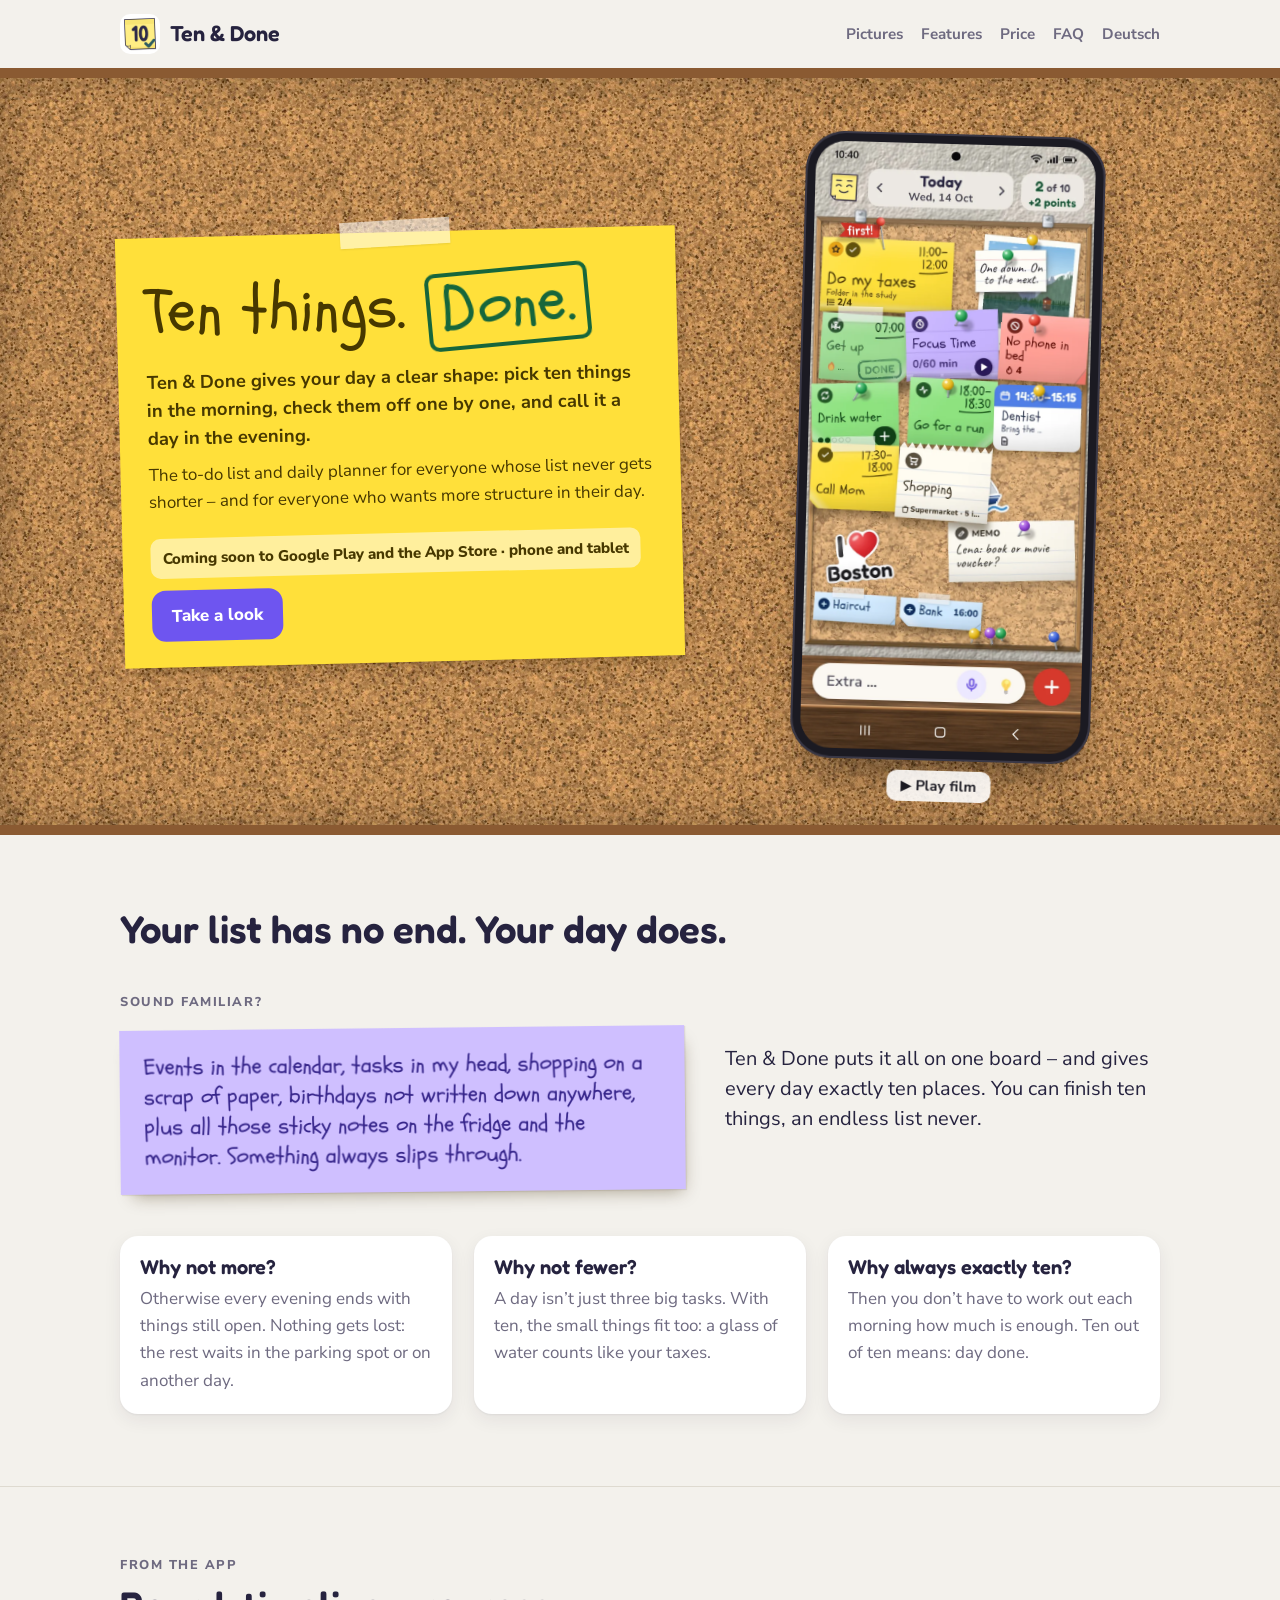
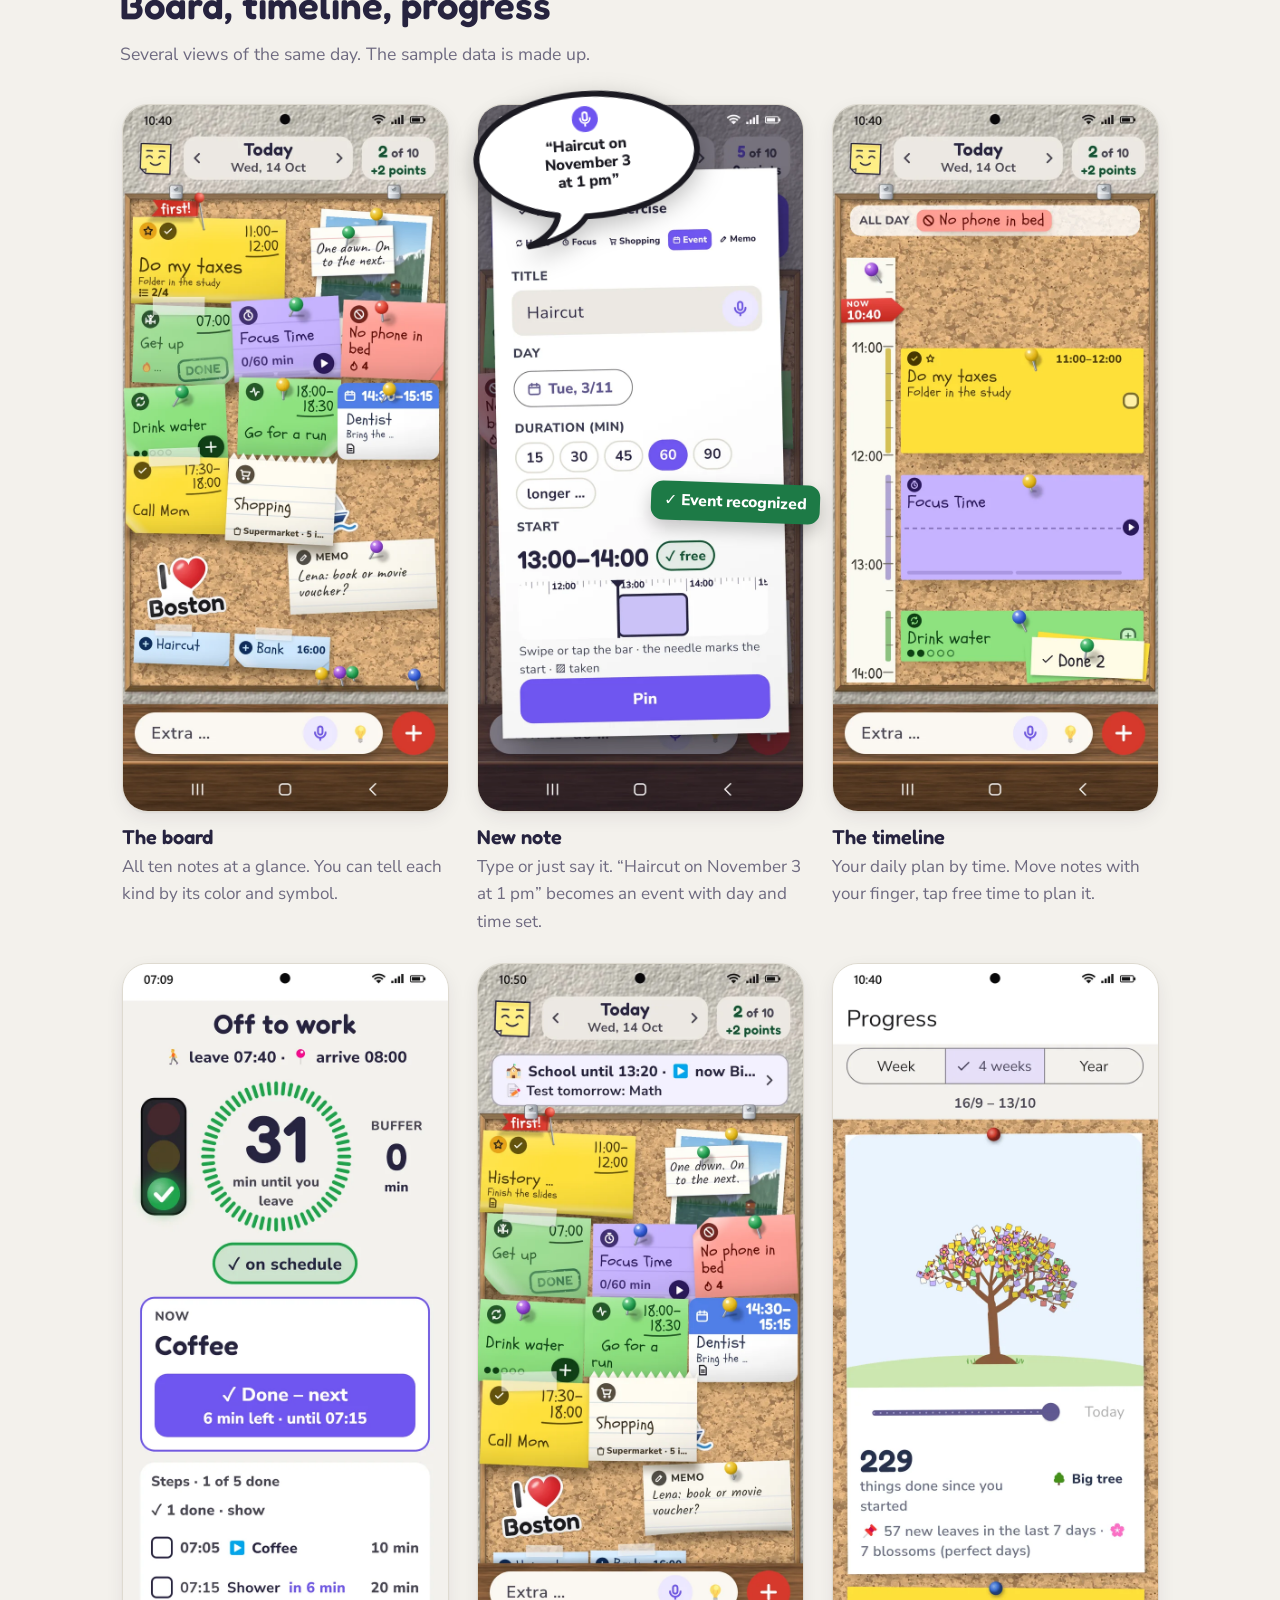
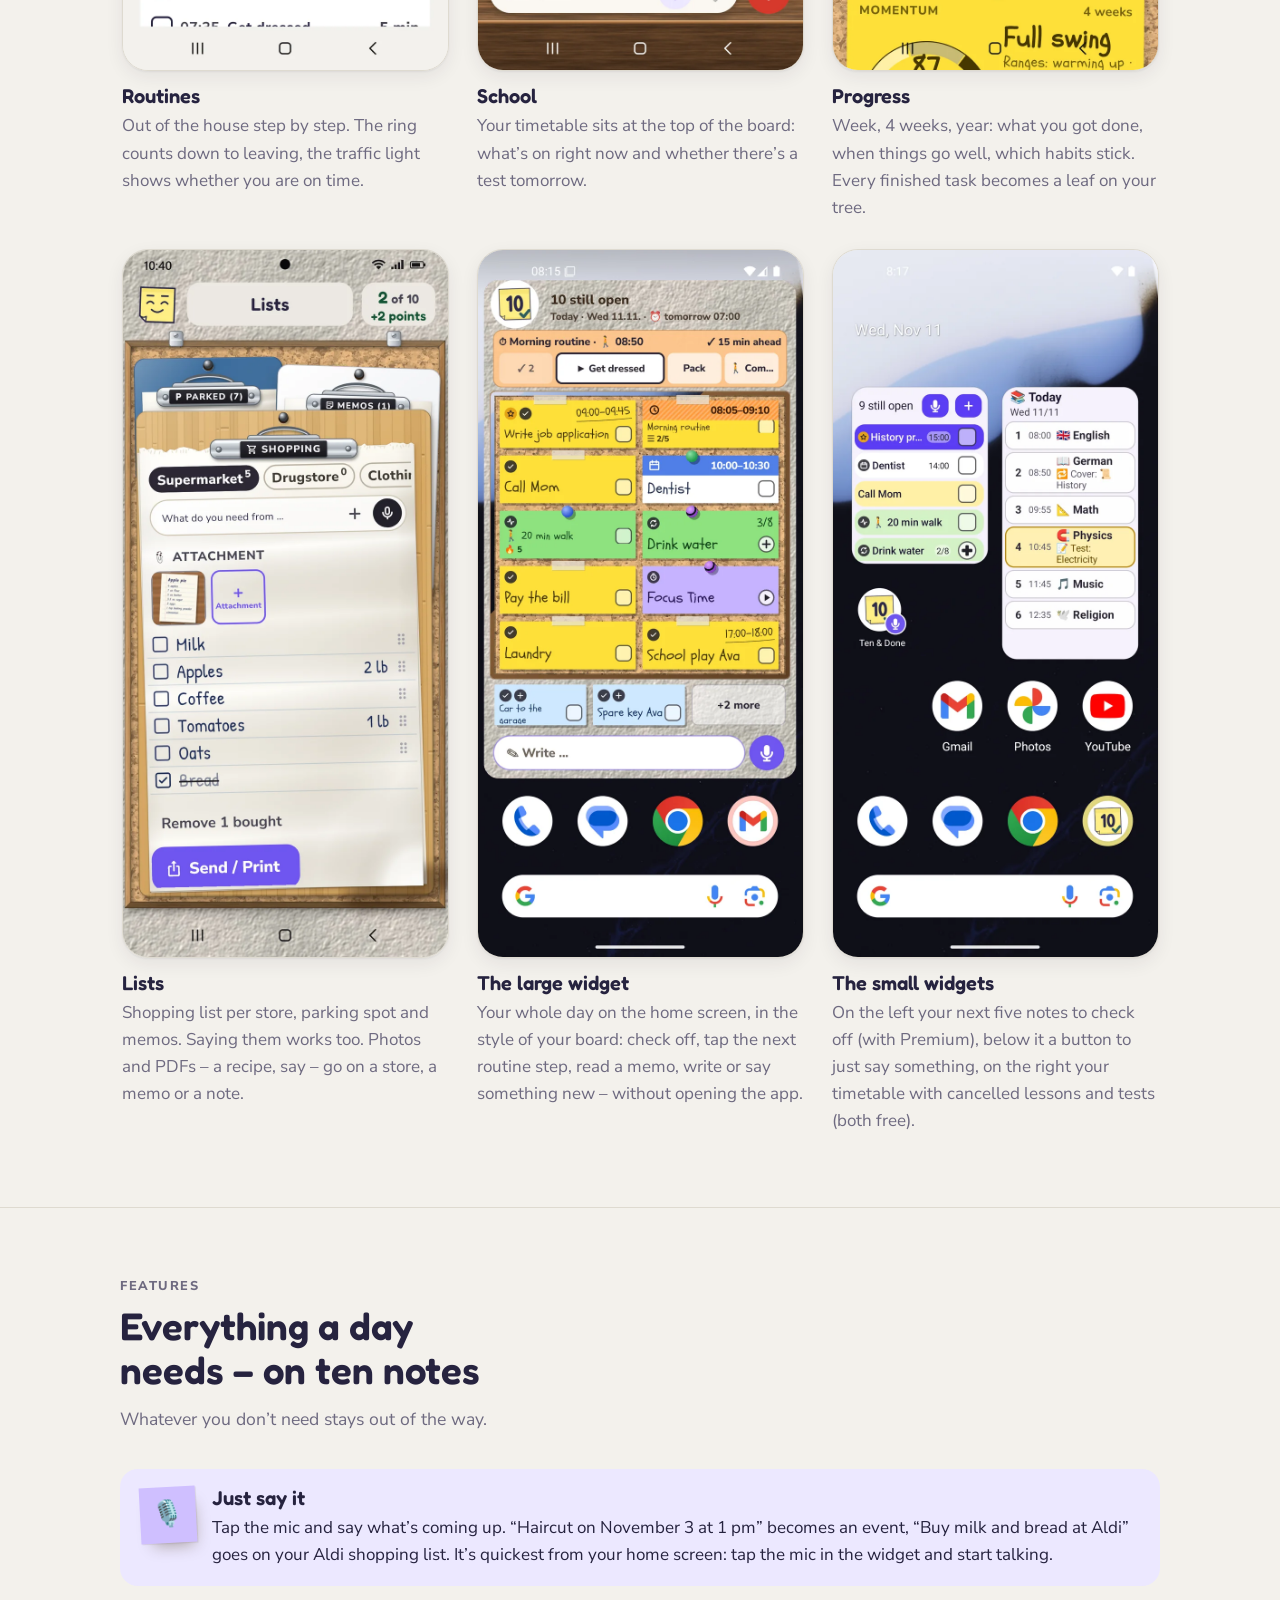
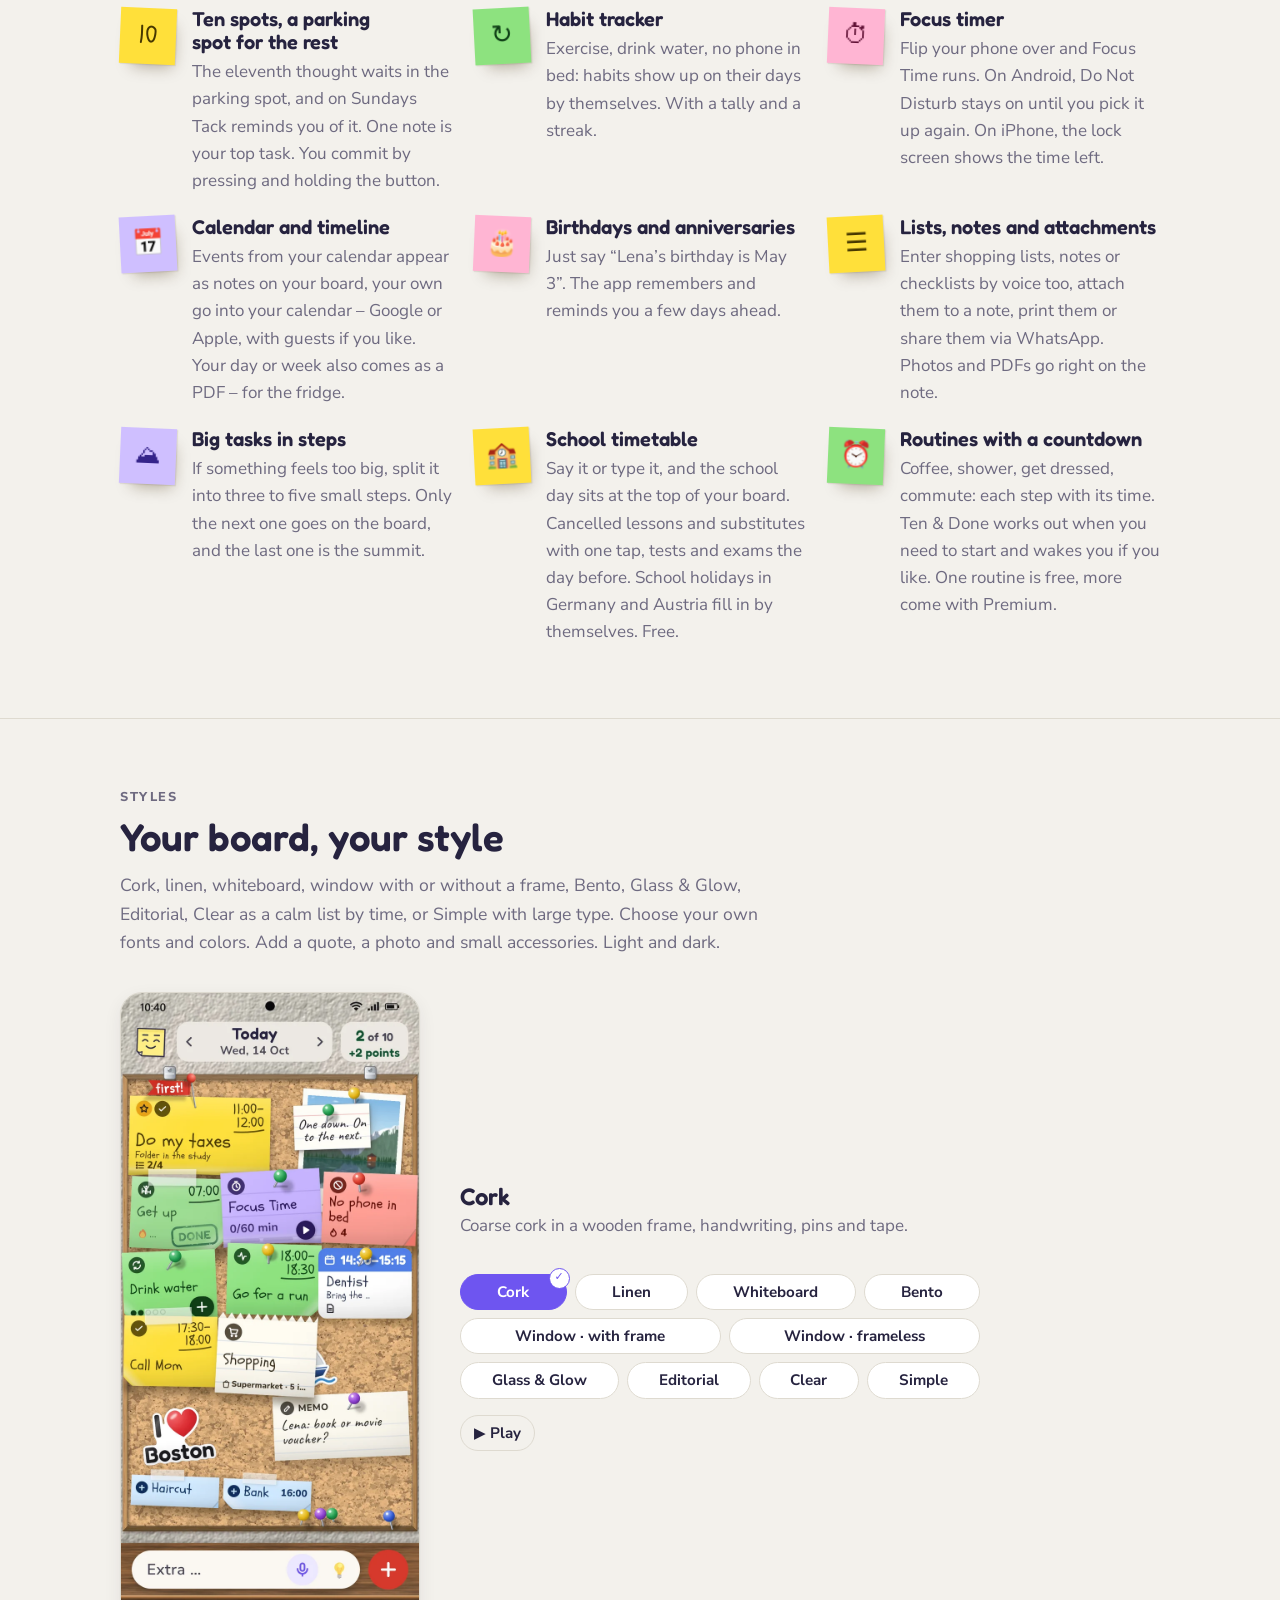
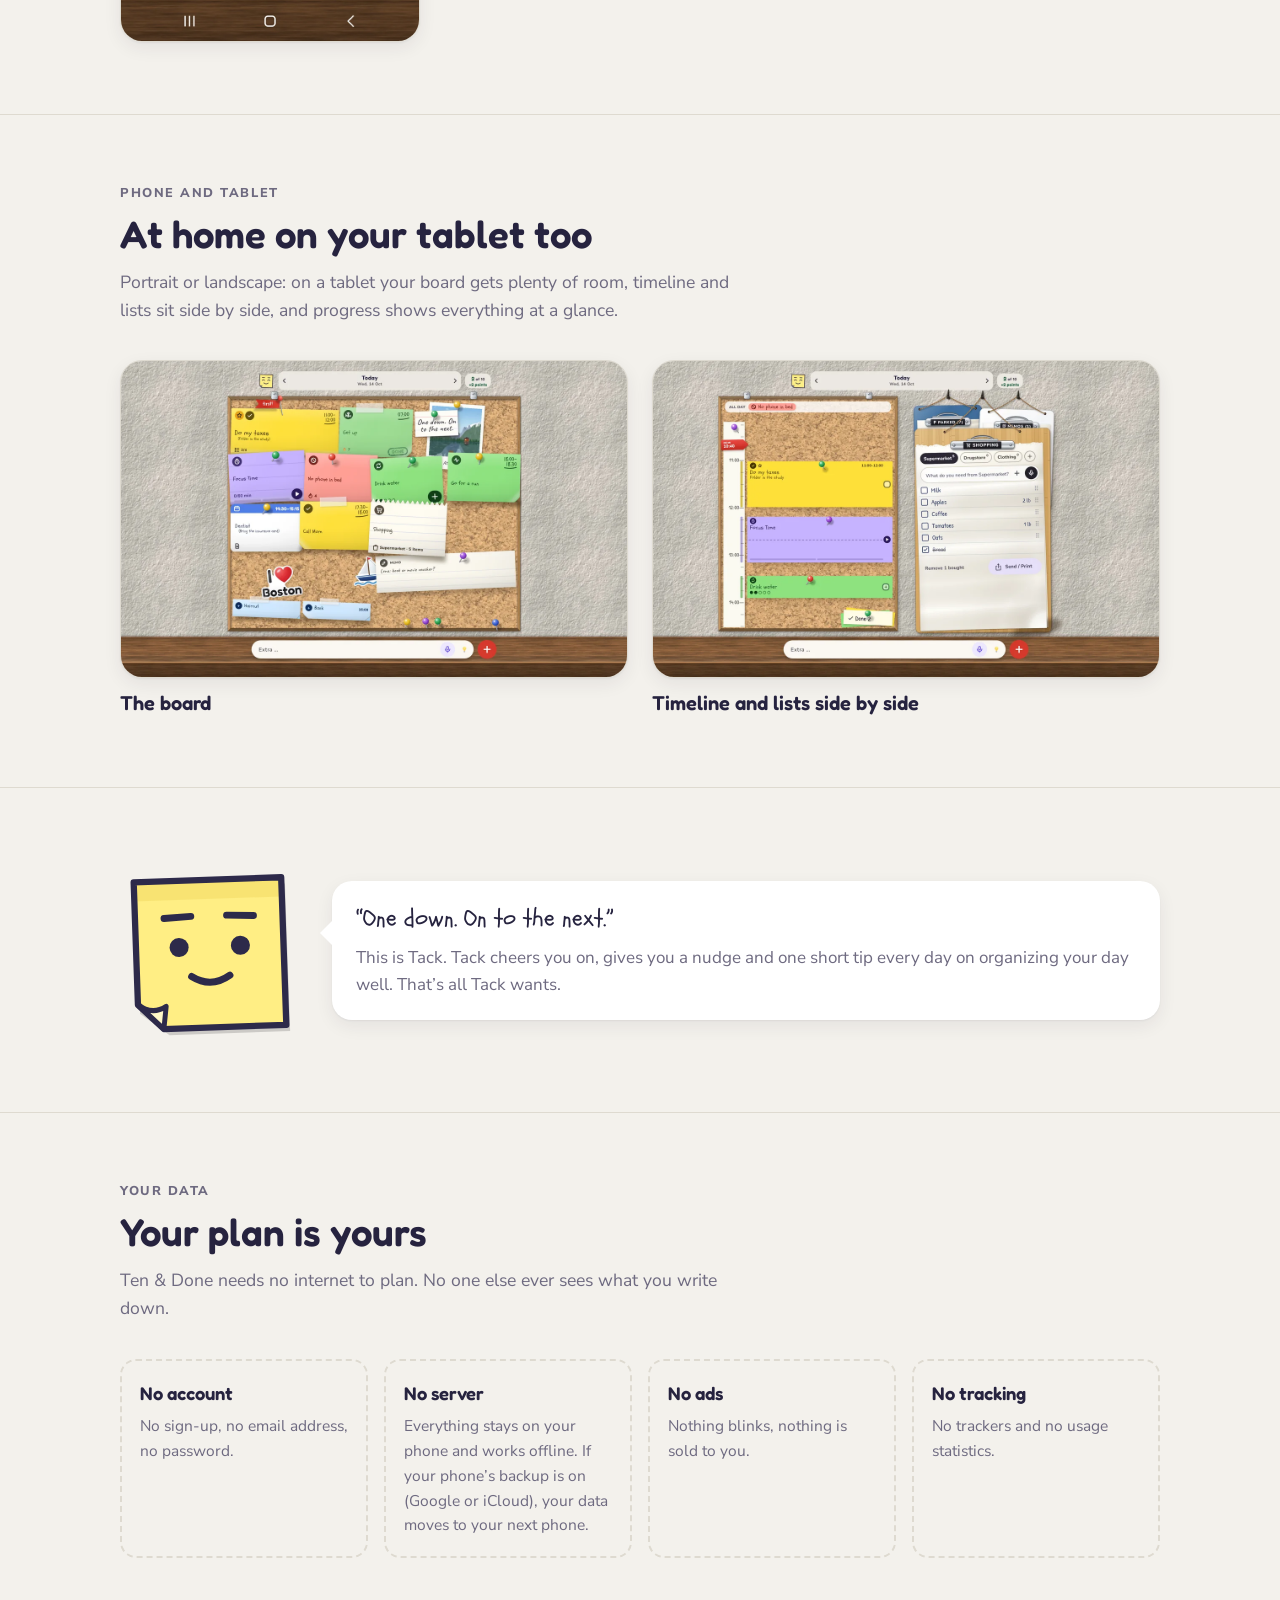
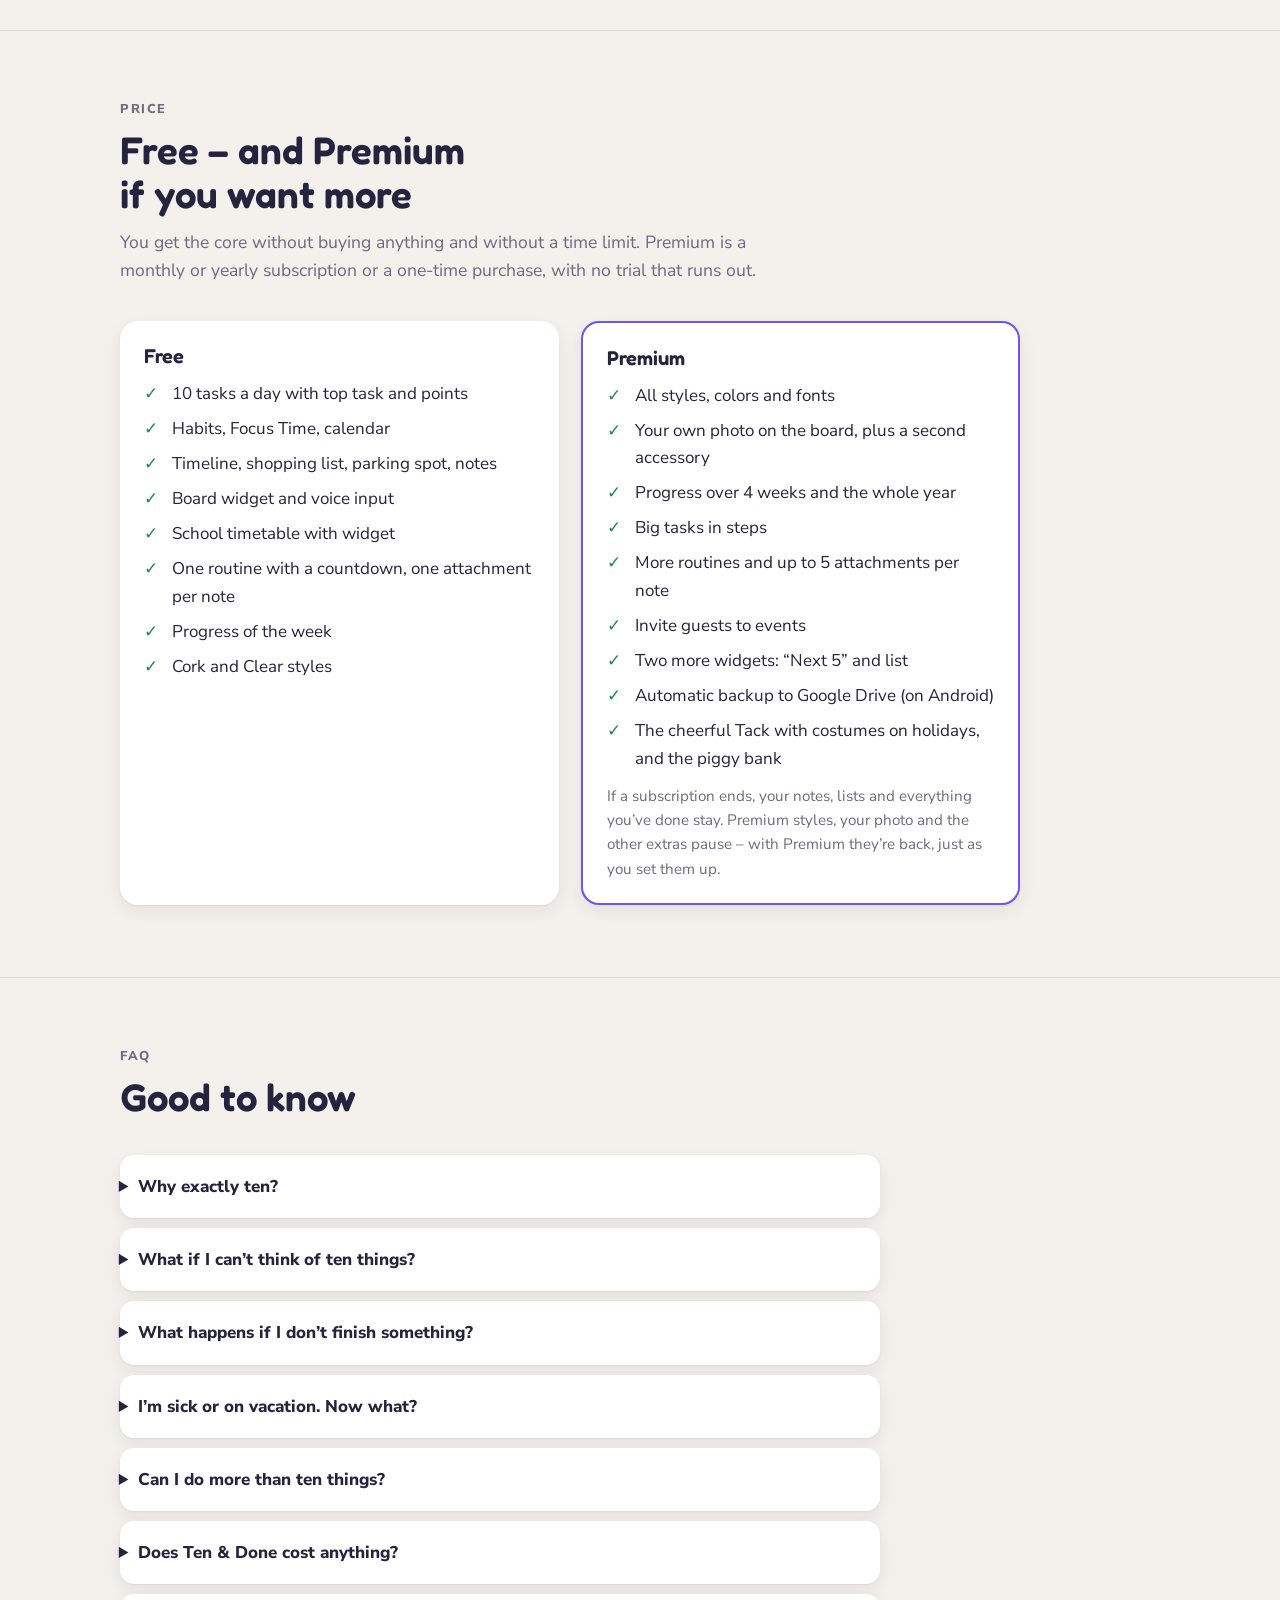
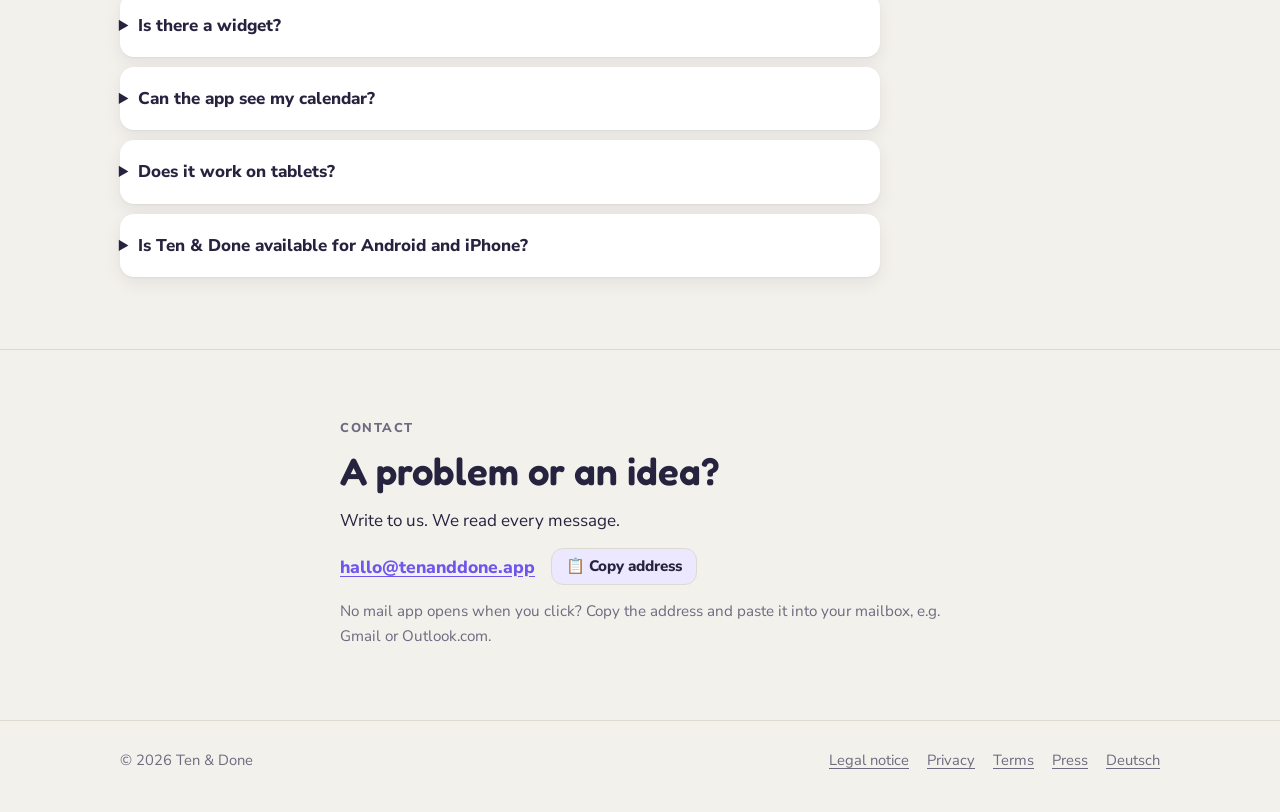
==== en/index.html @ b1511baa "Webseite: Listen-Text nennt Anhaenge (Andreas 12.11.: Ja, online)" ====
<!doctype html>
<html lang="en">
<head>
<meta charset="utf-8">
<meta name="viewport" content="width=device-width, initial-scale=1, viewport-fit=cover">
<meta name="color-scheme" content="light only">
<title>Ten &amp; Done – To-Do List and Daily Planner for Android and iPhone: 10 Things a Day</title>
<meta name="description" content="Structure your day with exactly 10 tasks: plan, commit, get them done. With habit tracker, focus timer, calendar and widget. For Android and iPhone, no account, no ads.">
<link rel="canonical" href="https://tenanddone.app/en/">
<link rel="alternate" hreflang="de" href="https://tenanddone.app/">
<link rel="alternate" hreflang="en" href="https://tenanddone.app/en/">
<link rel="alternate" hreflang="x-default" href="https://tenanddone.app/en/">
<meta property="og:type" content="website">
<meta property="og:site_name" content="Ten &amp; Done">
<meta property="og:locale" content="en_US">
<meta property="og:locale:alternate" content="de_DE">
<meta property="og:url" content="https://tenanddone.app/en/">
<meta property="og:title" content="Ten &amp; Done – Ten things. Done.">
<meta property="og:description" content="The to-do list with exactly ten spots a day. Plan, commit, check off – then you’re done for the day.">
<meta property="og:image" content="https://tenanddone.app/img/og_en.jpg">
<meta property="og:image:width" content="1200">
<meta property="og:image:height" content="630">
<meta property="og:image:alt" content="Cork board with colorful notes and the line “10 things a day. That’s it.”">
<meta name="twitter:card" content="summary_large_image">
<meta name="theme-color" content="#6e55f0">
<link rel="icon" type="image/png" href="../img/favicon.png">
<link rel="apple-touch-icon" href="../img/logo.png">
<link rel="preload" href="../fonts/Schoolbell-Regular.ttf" as="font" type="font/ttf" crossorigin>
<link rel="stylesheet" href="../style.css">
<script type="application/ld+json">
{
  "@context": "https://schema.org",
  "@type": "MobileApplication",
  "name": "Ten & Done",
  "alternateName": "Ten and Done",
  "operatingSystem": "Android, iOS",
  "applicationCategory": "ProductivityApplication",
  "inLanguage": ["en", "de"],
  "description": "To-do list and daily planner with exactly 10 tasks a day: plan, commit, check off. With habit tracker, focus timer, calendar, shopping list, notes and widget. No account, no ads.",
  "url": "https://tenanddone.app/en/",
  "image": "https://tenanddone.app/img/og_en.jpg",
  "screenshot": ["https://tenanddone.app/img/brett_en.webp", "https://tenanddone.app/img/zeitleiste_en.webp", "https://tenanddone.app/img/fortschritt_en.webp"],
  "offers": { "@type": "Offer", "price": "0", "priceCurrency": "EUR" },
  "featureList": "10 tasks a day, top task, habit tracker, focus timer, calendar and events, birthdays and anniversaries, timeline, shopping list, notes and checklists, attachments, routines with a countdown, school timetable, widget, tablet, print as PDF, progress, nine styles"
}
</script>
<script type="application/ld+json">
{
  "@context": "https://schema.org",
  "@type": "FAQPage",
  "mainEntity": [
    { "@type": "Question", "name": "Why exactly ten tasks a day?", "acceptedAnswer": { "@type": "Answer", "text": "Because a list with no end is never finished. Ten spots give every day the same goal: ten out of ten means done. Ten fit on one screen, everything else waits in the parking spot, and notes can be as small as today allows." } },
    { "@type": "Question", "name": "Does Ten & Done cost anything?", "acceptedAnswer": { "@type": "Answer", "text": "The core is free: 10 tasks a day, habits, Focus Time, calendar, lists, notes, widget and the progress of your week. Premium is a monthly or yearly subscription or a one-time purchase." } },
    { "@type": "Question", "name": "Do I need an account?", "acceptedAnswer": { "@type": "Answer", "text": "No. No sign-up, no email address. Everything stays on your phone, and the app works offline." } },
    { "@type": "Question", "name": "Is there a widget?", "acceptedAnswer": { "@type": "Answer", "text": "Yes. The board widget shows your daily plan on your home screen, and you can check things off right there. Tap the mic in the widget to add new tasks by voice." } },
    { "@type": "Question", "name": "Is Ten & Done available for Android and iPhone?", "acceptedAnswer": { "@type": "Answer", "text": "Yes. Ten & Done is available for Android phones and tablets and for iPhone and iPad." } }
  ]
}
</script>
</head>
<body>

<header class="wrap top">
  <a class="brand" href="./"><img src="../img/logo.png" alt="" width="40" height="40">Ten &amp; Done</a>
  <nav aria-label="Pages">
    <a href="#pictures">Pictures</a>
    <a href="#features">Features</a>
    <a href="#price">Price</a>
    <a href="#faq">FAQ</a>
    <a href="../" hreflang="de" lang="de">Deutsch</a>
  </nav>
</header>

<div class="board">
  <div class="wrap hero">
    <div class="note">
      <h1>Ten things. <span class="stamp">Done.</span></h1>
      <p class="lead">Ten &amp; Done gives your day a clear shape: pick ten things in the morning, check them off one by one, and call it a day in the evening.</p>
      <p class="sub">The to-do list and daily planner for everyone whose list never gets shorter – and for everyone who wants more structure in their day.</p>
      <div class="cta">
        <!-- install --><span class="soon">Coming soon to Google Play and the App Store · phone and tablet</span><!-- /install -->
        <a class="btn" href="#pictures">Take a look</a>
      </div>
    </div>
    <div class="phone">
      <video class="film" autoplay muted loop playsinline preload="auto" poster="../img/brett_en.webp" width="720" height="1560" aria-label="Short film from the app: on the cork board the notes get checked off one by one, each gets its “Done” stamp, with confetti. At ten out of ten all notes fly into a stack with the “Ten &amp; Done” banner.">
        <source src="../img/film_en.mp4" type="video/mp4">
      </video>
      <button class="film-stop" type="button" data-stop="⏸ Pause film" data-go="▶ Play film" hidden>⏸ Pause film</button>
    </div>
  </div>
</div>

<main>
  <section id="warum-zehn" class="ten">
    <div class="wrap">
      <div class="head">
        <h2>Your list has no end. Your day does.</h2>
      </div>
      <div class="duo">
        <div><span class="eyebrow">Sound familiar?</span><p class="ten-know">Events in the calendar, tasks in my head, shopping on a scrap of paper, birthdays not written down anywhere, plus all those sticky notes on the fridge and the monitor. Something always slips through.</p></div>
        <p class="duo-answer">Ten &amp; Done puts it all on one board&nbsp;– and gives every day exactly ten places. You can finish ten things, an endless list never.</p>
      </div>
      <div class="ten-why">
        <div><h3>Why not more?</h3><p>Otherwise every evening ends with things still open. Nothing gets lost: the rest waits in the parking spot or on another day.</p></div>
        <div><h3>Why not fewer?</h3><p>A day isn’t just three big tasks. With ten, the small things fit too: a glass of water counts like your taxes.</p></div>
        <div><h3>Why always exactly ten?</h3><p>Then you don’t have to work out each morning how much is enough. Ten out of ten means: day done.</p></div>
      </div>
    </div>
  </section>

  <section id="pictures">
    <div class="wrap">
      <div class="head">
        <span class="eyebrow">From the app</span>
        <h2>Board, timeline, progress</h2>
        <p>Several views of the same day. The sample data is made up.</p>
      </div>
      <div class="shots">
        <figure>
          <img src="../img/brett_en.webp" width="720" height="1560" loading="lazy" alt="Board with ten notes: top task, Get up, Focus Time, Drink water, exercise, shopping and more, a photo with a quote at the top right and a note at the bottom.">
          <figcaption><h3>The board</h3><span>All ten notes at a glance. You can tell each kind by its color and symbol.</span></figcaption>
        </figure>
        <figure class="voice">
          <div class="say">
          <picture>
            <img src="../img/neu_en.webp" width="720" height="1560" loading="lazy" alt="Note window after saying “Haircut on November 3 at 1 pm”: kind Event is selected, title “Haircut”, Tuesday November 3, 1:00 to 2:00 pm, free; the mic next to the title.">
          </picture>
          <p class="say-bubble" aria-hidden="true"><span class="say-mic"><svg width="18" height="18" viewBox="0 0 24 24" fill="none" stroke="currentColor" stroke-width="2.4" stroke-linecap="round"><rect x="9" y="3" width="6" height="11" rx="3"/><path d="M5.5 11a6.5 6.5 0 0 0 13 0M12 17.5V21"/></svg></span>“Haircut on November&nbsp;3 at&nbsp;1&nbsp;pm”</p>
          <p class="say-result" aria-hidden="true">✓ Event recognized</p>
          </div>
          <figcaption><h3>New note</h3><span>Type or just say it. “Haircut on November 3 at 1 pm” becomes an event with day and time set.</span></figcaption>
        </figure>
        <figure>
          <img src="../img/zeitleiste_en.webp" width="720" height="1560" loading="lazy" alt="Timeline from 11:00: the top task, Drink water, Focus Time and a walk, with “all day” at the top.">
          <figcaption><h3>The timeline</h3><span>Your daily plan by time. Move notes with your finger, tap free time to plan it.</span></figcaption>
        </figure>
        <figure>
          <picture>
            <img src="../img/ablauf_en.webp" width="720" height="1560" loading="lazy" alt="The routine “Off to work” in full screen: leave 7:40, arrive 8:00, a green ring with 31 minutes until you leave, the traffic light on green with a check mark and “on track”; now Coffee with the button “Done – next”, below it the steps Shower, Get dressed and Commute with times.">
          </picture>
          <figcaption><h3>Routines</h3><span>Out of the house step by step. The ring counts down to leaving, the traffic light shows whether you are on time.</span></figcaption>
        </figure>
        <figure>
          <picture>
            <img src="../img/schule_en.webp" width="720" height="1560" loading="lazy" alt="A student’s board, at the top the band “School until 13:20 · now Biology” and “Test tomorrow: Math”, below it notes such as “History presentation”, “Dentist” and “Call Mom”.">
          </picture>
          <figcaption><h3>School</h3><span>Your timetable sits at the top of the board: what’s on right now and whether there’s a test tomorrow.</span></figcaption>
        </figure>
        <figure>
          <img src="../img/fortschritt_en.webp" width="720" height="1560" loading="lazy" alt="Progress over 4 weeks: a tree whose leaves are small notes, 229 things done and the gauge “Full swing”.">
          <figcaption><h3>Progress</h3><span>Week, 4 weeks, year: what you got done, when things go well, which habits stick. Every finished task becomes a leaf on your tree.</span></figcaption>
        </figure>
        <figure>
          <img src="../img/listen_en.webp" width="720" height="1560" loading="lazy" alt="Lists as clipboards: in front the supermarket shopping list, at the top an attached photo of an “Apple pie” recipe card and the button “+ Attachment”, below it milk, apples, coffee, tomatoes and oats, behind it parking spot and memos.">
          <figcaption><h3>Lists</h3><span>Shopping list per store, parking spot and memos. Saying them works too. Photos and PDFs – a recipe, say – go on a store, a memo or a note.</span></figcaption>
        </figure>
        <figure>
          <img src="../img/widget_gross_en.webp" width="720" height="1560" loading="lazy" alt="Android home screen almost filled by the large board widget in cork style: the morning routine with its steps at the top, below it ten notes with check boxes, extras, a memo and at the bottom the field “Write …” with a microphone.">
          <figcaption><h3>The large widget</h3><span>Your whole day on the home screen, in the style of your board: check off, tap the next routine step, read a memo, write or say something new – without opening the app.</span></figcaption>
        </figure>
        <figure>
          <img src="../img/widget_klein_en.webp" width="720" height="1560" loading="lazy" alt="Android home screen with three small widgets: on the left “Next 5” in Bento style with check boxes, below it the round Ten &amp; Done icon with a microphone for speaking, on the right today’s timetable with subjects and times.">
          <figcaption><h3>The small widgets</h3><span>On the left your next five notes to check off (with Premium), below it a button to just say something, on the right your timetable with cancelled lessons and tests (both free).</span></figcaption>
        </figure>
      </div>
    </div>
  </section>

  <section id="features">
    <div class="wrap">
      <div class="head">
        <span class="eyebrow">Features</span>
        <h2>Everything a day needs – on ten notes</h2>
        <p>Whatever you don’t need stays out of the way.</p>
      </div>
      <div class="grid2 grid3">
        <div class="feature wide"><span class="tag t-c" aria-hidden="true">🎙️</span><div><h3>Just say it</h3><p>Tap the mic and say what’s coming up. “Haircut on November 3 at 1 pm” becomes an event, “Buy milk and bread at Aldi” goes on your Aldi shopping list. It’s quickest from your home screen: tap the mic in the widget and start talking.</p></div></div>
        <div class="feature"><span class="tag t-a" aria-hidden="true">10</span><div><h3>Ten spots, a parking spot for the rest</h3><p>The eleventh thought waits in the parking spot, and on Sundays Tack reminds you of it. One note is your top task. You commit by pressing and holding the button.</p></div></div>
        <div class="feature"><span class="tag t-b" aria-hidden="true">↻</span><div><h3>Habit tracker</h3><p>Exercise, drink water, no phone in bed: habits show up on their days by themselves. With a tally and a streak.</p></div></div>
        <div class="feature"><span class="tag t-f" aria-hidden="true">⏱</span><div><h3>Focus timer</h3><p>Flip your phone over and Focus Time runs. On Android, Do Not Disturb stays on until you pick it up again. On iPhone, the lock screen shows the time left.</p></div></div>
        <div class="feature"><span class="tag t-c" aria-hidden="true">📅</span><div><h3>Calendar and timeline</h3><p>Events from your calendar appear as notes on your board, your own go into your calendar – Google or Apple, with guests if you like. Your day or week also comes as a PDF – for the fridge.</p></div></div>
        <div class="feature"><span class="tag t-f" aria-hidden="true">🎂</span><div><h3>Birthdays and anniversaries</h3><p>Just say “Lena’s birthday is May 3”. The app remembers and reminds you a few days ahead.</p></div></div>
        <div class="feature"><span class="tag t-a" aria-hidden="true">☰</span><div><h3>Lists, notes and attachments</h3><p>Enter shopping lists, notes or checklists by voice too, attach them to a note, print them or share them via WhatsApp. Photos and PDFs go right on the note.</p></div></div>
        <div class="feature"><span class="tag t-c" aria-hidden="true">⛰</span><div><h3>Big tasks in steps</h3><p>If something feels too big, split it into three to five small steps. Only the next one goes on the board, and the last one is the summit.</p></div></div>
        <div class="feature"><span class="tag t-a" aria-hidden="true">🏫</span><div><h3>School timetable</h3><p>Say it or type it, and the school day sits at the top of your board. Cancelled lessons and substitutes with one tap, tests and exams the day before. School holidays in Germany and Austria fill in by themselves. Free.</p></div></div>
        <div class="feature"><span class="tag t-b" aria-hidden="true">⏰</span><div><h3>Routines with a countdown</h3><p>Coffee, shower, get dressed, commute: each step with its time. Ten &amp; Done works out when you need to start and wakes you if you like. One routine is free, more come with Premium.</p></div></div>
      </div>
    </div>
  </section>

  <section id="styles">
    <div class="wrap">
      <div class="head">
        <span class="eyebrow">Styles</span>
        <h2>Your board, your style</h2>
        <p>Cork, linen, whiteboard, window with or without a frame, Bento, Glass &amp; Glow, Editorial, Clear as a calm list by time, or Simple with large type. Choose your own fonts and colors. Add a quote, a photo and small accessories. Light and dark.</p>
      </div>
      <div class="styles">
        <figure><picture><img src="../img/brett_en.webp" width="720" height="1560" loading="lazy" alt="Cork style: colorful notes pinned to a cork wall in a wooden frame."></picture><figcaption><b>Cork</b><span class="say-style">Coarse cork in a wooden frame, handwriting, pins and tape.</span></figcaption></figure>
        <figure><picture><img src="../img/leinen_en.webp" width="720" height="1560" loading="lazy" alt="Linen style: calm notes in muted colors with small gray pins on linen in a light birch frame."></picture><figcaption><b>Linen</b><span class="say-style">Calm like a notebook: linen in a light frame, muted colors, small pins.</span></figcaption></figure>
        <figure><picture><img src="../img/whiteboard_en.webp" width="720" height="1560" loading="lazy" alt="Whiteboard style: notes held by magnets on a white board."></picture><figcaption><b>Whiteboard</b><span class="say-style">Glossy board in an aluminum frame, every note held by a magnet.</span></figcaption></figure>
        <figure><picture><img src="../img/bento_en.webp" width="720" height="1560" loading="lazy" alt="Bento style: bold tiles, a color and icon for each kind."></picture><figcaption><b>Bento</b><span class="say-style">Bold tiles, a color and icon for each kind, clear type.</span></figcaption></figure>
        <figure><picture><img src="../img/fenster_en.webp" width="720" height="1560" loading="lazy" alt="Window style with frame: notes on a window pane with glazing bars, mountain view."></picture><figcaption><b>Window · with frame</b><span class="say-style">A pane with glazing bars and a view, notes stuck on the glass. Your own photo works too.</span></figcaption></figure>
        <figure><picture><img src="../img/fenster_c_en.webp" width="720" height="1560" loading="lazy" alt="Frameless window style: notes on a large pane with a sea view."></picture><figcaption><b>Window · frameless</b><span class="say-style">One large pane of glass, nothing but the view and your notes.</span></figcaption></figure>
        <figure><picture><img src="../img/glas_en.webp" width="720" height="1560" loading="lazy" alt="Glass &amp; Glow style: tasks as a list on frosted glass over a soft gradient."></picture><figcaption><b>Glass &amp; Glow</b><span class="say-style">Frosted glass over a glowing shimmer.</span></figcaption></figure>
        <figure><picture><img src="../img/editorial_en.webp" width="720" height="1560" loading="lazy" alt="Editorial style: large black-and-white type like a timetable, one accent color."></picture><figcaption><b>Editorial</b><span class="say-style">Large serif type, black and white and one accent color.</span></figcaption></figure>
        <figure><picture><img src="../img/klar_en.webp" width="720" height="1560" loading="lazy" alt="Clear style: a calm list with the time on the left."></picture><figcaption><b>Clear</b><span class="say-style">A calm list: time on the left, large type, all notes at a glance.</span></figcaption></figure>
        <figure><picture><img src="../img/einfach_en.webp" width="720" height="1560" loading="lazy" alt="Simple style: one column, large type and large buttons."></picture><figcaption><b>Simple</b><span class="say-style">One column, large buttons, only what matters.</span></figcaption></figure>
      </div>
    </div>
  </section>

  <section id="tablet">
    <div class="wrap">
      <div class="head">
        <span class="eyebrow">Phone and tablet</span>
        <h2>At home on your tablet too</h2>
        <p>Portrait or landscape: on a tablet your board gets plenty of room, timeline and lists sit side by side, and progress shows everything at a glance.</p>
      </div>
      <div class="tabs">
        <figure class="tab">
          <img src="../img/tablet_en.webp" width="1200" height="750" loading="lazy" alt="Ten &amp; Done on a tablet in landscape: the cork board with ten notes, a note and a quote.">
          <figcaption><h3>The board</h3></figcaption>
        </figure>
        <figure class="tab">
          <img src="../img/tablet_zeit_en.webp" width="1200" height="750" loading="lazy" alt="Ten &amp; Done on a tablet in landscape: on the left the timeline with Do my taxes, Focus Time and Drink water, on the right the shopping list as a clipboard, with parking spot and notes behind it.">
          <figcaption><h3>Timeline and lists side by side</h3></figcaption>
        </figure>
      </div>
    </div>
  </section>

  <section id="tack">
    <div class="wrap tack">
      <img src="../img/tack_hello.svg" width="180" height="180" alt="Tack, a yellow note with a calm face.">
      <div class="bubble">
        <q lang="en" style="quotes: '“' '”'">One down. On to the next.</q>
        <p>This is Tack. Tack cheers you on, gives you a nudge and one short tip every day on organizing your day well. That’s all Tack wants.</p>
      </div>
    </div>
  </section>

  <section id="data">
    <div class="wrap">
      <div class="head">
        <span class="eyebrow">Your data</span>
        <h2>Your plan is yours</h2>
        <p>Ten &amp; Done needs no internet to plan. No one else ever sees what you write down.</p>
      </div>
      <ul class="promise">
        <li><strong>No account</strong><span>No sign-up, no email address, no password.</span></li>
        <li><strong>No server</strong><span>Everything stays on your phone and works offline. If your phone’s backup is on (Google or iCloud), your data moves to your next phone.</span></li>
        <li><strong>No ads</strong><span>Nothing blinks, nothing is sold to you.</span></li>
        <li><strong>No tracking</strong><span>No trackers and no usage statistics.</span></li>
      </ul>
    </div>
  </section>

  <section id="price">
    <div class="wrap">
      <div class="head">
        <span class="eyebrow">Price</span>
        <h2>Free – and Premium if you want more</h2>
        <p>You get the core without buying anything and without a time limit. Premium is a monthly or yearly subscription or a one-time purchase, with no trial that runs out.</p>
      </div>
      <div class="plans">
        <div class="plan">
          <h3>Free</h3>
          <ul>
            <li>10 tasks a day with top task and points</li>
            <li>Habits, Focus Time, calendar</li>
            <li>Timeline, shopping list, parking spot, notes</li>
            <li>Board widget and voice input</li>
            <li>School timetable with widget</li>
            <li>One routine with a countdown, one attachment per note</li>
            <li>Progress of the week</li>
            <li>Cork and Clear styles</li>
          </ul>
        </div>
        <div class="plan plus">
          <h3>Premium</h3>
          <ul>
            <li>All styles, colors and fonts</li>
            <li>Your own photo on the board, plus a second accessory</li>
            <li>Progress over 4 weeks and the whole year</li>
            <li>Big tasks in steps</li>
            <li>More routines and up to 5 attachments per note</li>
            <li>Invite guests to events</li>
            <li>Two more widgets: “Next 5” and list</li>
            <li>Automatic backup to Google Drive (on Android)</li>
            <li>The cheerful Tack with costumes on holidays, and the piggy bank</li>
          </ul>
          <p>If a subscription ends, your notes, lists and everything you’ve done stay. Premium styles, your photo and the other extras pause – with Premium they’re back, just as you set them up.</p>
        </div>
      </div>
    </div>
  </section>

  <section id="faq">
    <div class="wrap">
      <div class="head">
        <span class="eyebrow">FAQ</span>
        <h2>Good to know</h2>
      </div>
      <div class="faq">
        <details>
          <summary>Why exactly ten?</summary>
          <p>Because a list with no end is never finished. Ten spots give every day the same goal: ten out of ten means done. Ten fit on one screen, everything else waits in the parking spot, and notes can be as small as today allows.</p>
        </details>
        <details>
          <summary>What if I can’t think of ten things?</summary>
          <p>Then pick small ones. “Drink a glass of water” counts just like “do my taxes”. Tap 💡 and Tack suggests something: things you’ve done before, items from your parking spot and small ideas.</p>
        </details>
        <details>
          <summary>What happens if I don’t finish something?</summary>
          <p>Nothing. The note just waits in the parking spot, and the next morning Tack asks whether it should go back on the board. If it keeps getting left, Tack suggests splitting it into small steps.</p>
        </details>
        <details>
          <summary>I’m sick or on vacation. Now what?</summary>
          <p>Mark the days. Then there’s no plan and no reminders. Your streak waits until you’re back.</p>
        </details>
        <details>
          <summary>Can I do more than ten things?</summary>
          <p>Yes. After you commit, anything new becomes an extra. Extras don’t earn points, but you’ll see them in your progress.</p>
        </details>
        <details>
          <summary>Does Ten &amp; Done cost anything?</summary>
          <p>The core is free: 10 tasks a day, habits, Focus Time, calendar, lists, notes, widget and the progress of your week. Premium is a monthly or yearly subscription or a one-time purchase.</p>
        </details>
        <details>
          <summary>Is there a widget?</summary>
          <p>Yes. The board widget shows your daily plan on your home screen, in the style of your board, and you can check things off right there. Tap the mic in the widget to add new tasks by voice.</p>
        </details>
        <details>
          <summary>Can the app see my calendar?</summary>
          <p>Only if you turn it on. Then it shows events from your phone’s calendar as notes. When you create an event in the app, it adds it to your calendar – Google or Apple. It doesn’t change other events.</p>
        </details>
        <details>
          <summary>Does it work on tablets?</summary>
          <p>Yes, in portrait and landscape. On a tablet, timeline and lists sit side by side and progress is laid out in columns.</p>
        </details>
        <details>
          <summary>Is Ten &amp; Done available for Android and iPhone?</summary>
          <p>Yes. Ten &amp; Done is available for Android phones and tablets and for iPhone and iPad.</p>
        </details>
      </div>
    </div>
  </section>

  <section id="contact">
    <div class="wrap contact">
      <span class="eyebrow">Contact</span>
      <h2>A problem or an idea?</h2>
      <p>Write to us. We read every message.</p>
      <p class="mail"><a href="mailto:hallo@tenanddone.app">hallo@tenanddone.app</a><button class="copy" type="button" data-copy="hallo@tenanddone.app" data-done="✓ Copied">📋 Copy address</button></p>
      <p class="hint">No mail app opens when you click? Copy the address and paste it into your mailbox, e.g. Gmail or Outlook.com.</p>
    </div>
  </section>
</main>

<footer>
  <div class="wrap">
    <span>© 2026 Ten &amp; Done</span>
    <nav aria-label="Legal">
      <a href="legal.html">Legal notice</a>
      <a href="privacy.html">Privacy</a>
      <a href="terms.html">Terms</a>
      <a href="press.html">Press</a>
      <a href="../" hreflang="de" lang="de">Deutsch</a>
    </nav>
  </div>
</footer>

<script>
// iPhone/iPad: Handy-Bilder mit iPhone-Leisten (img/*_ios*.webp), sonst Android.
if (/iPhone|iPad|iPod/.test(navigator.userAgent) || (/Macintosh/.test(navigator.userAgent) && navigator.maxTouchPoints > 1)) {
  document.querySelectorAll('img[src$=".webp"], source[srcset$=".webp"]').forEach(function (e) {
    var a = e.tagName === 'IMG' ? 'src' : 'srcset', v = e.getAttribute(a);
    if (!/tablet|widget/.test(v)) e.setAttribute(a, v.replace(/(_dark)?\.webp$/, '_ios$1.webp'));
  });
  document.querySelectorAll('source[src$=".mp4"]').forEach(function (e) { e.setAttribute('src', e.getAttribute('src').replace(/\.mp4$/, '_ios.mp4')); });
  document.querySelectorAll('video[poster]').forEach(function (e) { e.setAttribute('poster', e.getAttribute('poster').replace(/\.webp$/, '_ios.webp')); e.load(); });
}
// Bewegung (Nutzer 04.11.: „etwas lebendiger“). Wer im Gerät „weniger Bewegung“ eingestellt hat, bekommt nichts Selbstlaufendes.
(function () {
  var calm = window.matchMedia && matchMedia('(prefers-reduced-motion: reduce)').matches;
  // Film im Kopf: zeigt echte Bilder aus der App, lässt sich anhalten.
  document.querySelectorAll('video.film').forEach(function (v) {
    var b = v.parentNode.querySelector('.film-stop');
    if (calm) { v.removeAttribute('autoplay'); v.pause(); }
    if (!b) return;
    b.hidden = false;
    var show = function () { b.textContent = b.getAttribute(v.paused ? 'data-go' : 'data-stop'); };
    b.addEventListener('click', function () { if (v.paused) v.play(); else v.pause(); });
    v.addEventListener('play', show);
    v.addEventListener('pause', show);
    show();
  });
  // Stile als Slideshow: je Stil ein Knopf mit dem Namen, von selbst weiter, bis jemand wählt.
  document.querySelectorAll('.styles').forEach(function (box) {
    var figs = [].slice.call(box.querySelectorAll('figure'));
    if (!figs.length) return;
    var stage = document.createElement('div'); stage.className = 'stage';
    figs.forEach(function (f) { stage.appendChild(f); });
    var side = document.createElement('div'); side.className = 'style-side';
    var now = document.createElement('p'); now.className = 'style-now'; now.setAttribute('aria-live', 'polite');
    var pick = document.createElement('div'); pick.className = 'style-pick';
    var auto = document.createElement('button'); auto.type = 'button'; auto.className = 'style-auto';
    var i = 0, timer = null, wanted = true;
    var btns = figs.map(function (f, k) {
      var c = f.querySelector('figcaption b');
      var n = document.createElement('button'); n.type = 'button'; n.textContent = c.textContent;
      n.addEventListener('click', function () { stop(); go(k); });
      return n;
    });
    // Drei Reihen (Nutzer 04.11.: „zu durcheinander“): 4, die beiden Fenster, 4.
    var at = 0;
    [4, 2, 4].forEach(function (r) {
      var row = document.createElement('div'); row.className = 'style-row';
      btns.slice(at, at + r).forEach(function (n) { row.appendChild(n); });
      pick.appendChild(row);
      at += r;
    });
    // Wischen in beide Richtungen, am Computer mit der Maus ziehen (Nutzer 04.11.: „auch zurück wischen“). Wer wischt, wählt selbst: Die Slideshow hält an.
    var sx = null, sy = 0;
    function drop() { figs[i].style.transform = ''; stage.classList.remove('drag'); sx = null; }
    stage.addEventListener('dragstart', function (e) { e.preventDefault(); });
    stage.addEventListener('pointerdown', function (e) {
      if (e.button) return;
      sx = e.clientX; sy = e.clientY;
      stage.classList.add('drag');
      stage.setPointerCapture(e.pointerId);
    });
    stage.addEventListener('pointermove', function (e) {
      if (sx !== null) figs[i].style.transform = 'translateX(' + (e.clientX - sx) * .5 + 'px)';
    });
    stage.addEventListener('pointerup', function (e) {
      if (sx === null) return;
      var dx = e.clientX - sx, dy = e.clientY - sy;
      drop();
      if (Math.abs(dx) < 40 || Math.abs(dx) < Math.abs(dy)) return;
      wanted = false;
      stop();
      stage.classList.add('swiped');
      go((i + (dx < 0 ? 1 : -1) + figs.length) % figs.length);
      setTimeout(function () { stage.classList.remove('swiped'); }, 300);
    });
    stage.addEventListener('pointercancel', drop);
    function go(k) {
      i = k;
      figs.forEach(function (f, x) { f.classList.toggle('on', x === k); });
      btns.forEach(function (n, x) { n.setAttribute('aria-pressed', x === k ? 'true' : 'false'); });
      var c = figs[k].querySelector('figcaption');
      now.innerHTML = '<b>' + c.querySelector('b').innerHTML + '</b><span>' + c.querySelector('span').innerHTML + '</span>';
    }
    function label() { auto.textContent = timer ? '⏸ Pause' : '▶ Play'; }
    function start() { timer = setInterval(function () { go((i + 1) % figs.length); }, 3500); label(); }
    function stop() { if (timer) clearInterval(timer); timer = null; label(); }
    auto.addEventListener('click', function () { if (timer) stop(); else start(); });
    side.appendChild(now); side.appendChild(pick); side.appendChild(auto);
    box.appendChild(stage); box.appendChild(side);
    box.classList.add('live');
    go(0);
    label();
    if (!calm && 'IntersectionObserver' in window) {
      // Läuft nur, solange die Slideshow zu sehen ist.
      auto.addEventListener('click', function () { wanted = !!timer; });
      btns.forEach(function (n) { n.addEventListener('click', function () { wanted = false; }); });
      new IntersectionObserver(function (e) {
        if (e[0].isIntersecting) { if (wanted && !timer) start(); } else if (timer) stop();
      }, { threshold: .3 }).observe(box);
    }
  });
  // Der Zettel „Kommt dir das bekannt vor?“ kommt beim Hinrollen dazu.
  if (!calm && 'IntersectionObserver' in window) {
    document.querySelectorAll('.ten-know').forEach(function (u) {
      u.classList.add('pin-in');
      new IntersectionObserver(function (e, o) {
        if (e[0].isIntersecting) { u.classList.add('seen'); o.disconnect(); }
      }, { threshold: .2 }).observe(u);
    });
  }
})();
// Kontakt: Adresse kopieren (Nutzer 28.10.).
document.querySelectorAll('[data-copy]').forEach(function (b) {
  b.addEventListener('click', function () {
    var v = b.getAttribute('data-copy'), done = function () {
      var old = b.textContent; b.textContent = b.getAttribute('data-done');
      setTimeout(function () { b.textContent = old; }, 2500);
    };
    if (navigator.clipboard) navigator.clipboard.writeText(v).then(done, function () { window.prompt('', v); });
    else window.prompt('', v);
  });
});
</script>
</body>
</html>
---- style.css ----
/* Ten & Done – Webseite. Farben und Schriften wie in der App (lib/theme/app_colors.dart).
   Aufbau: Kork-Band oben (Zettel + Handy), darunter ruhige Papier-Fläche mit Abschnitten. */

@font-face { font-family: "Fredoka"; src: url("fonts/Fredoka-SemiBold.ttf") format("truetype"); font-weight: 600; font-display: swap; }
@font-face { font-family: "Nunito Sans"; src: url("fonts/NunitoSans-Regular.ttf") format("truetype"); font-weight: 400; font-display: swap; }
@font-face { font-family: "Nunito Sans"; src: url("fonts/NunitoSans-Bold.ttf") format("truetype"); font-weight: 700; font-display: swap; }
@font-face { font-family: "Nunito Sans"; src: url("fonts/NunitoSans-ExtraBold.ttf") format("truetype"); font-weight: 800; font-display: swap; }
@font-face { font-family: "Schoolbell"; src: url("fonts/Schoolbell-Regular.ttf") format("truetype"); font-display: swap; }

:root {
  --bg: #f3f1ec;
  --surface: #ffffff;
  --surface2: #ece9e2;
  --fg: #26233f;
  --muted: #6e6a80;
  --line: #dedad0;
  --accent: #6e55f0;
  --accent-fg: #ffffff;
  --accent-soft: #ece8ff;
  --good: #1f8a52;
  --bad: #c2553e;
  --note-a: #ffe03a; --note-a-fg: #473800;
  --note-b: #8de27f; --note-b-fg: #0f3f16;
  --note-c: #cfbfff; --note-c-fg: #35248a;
  --note-f: #ffb5d3; --note-f-fg: #5e0f33;
  --cork: url("img/cork.webp");
  --frame: #8a5a32;
  --shadow: 0 1px 2px rgba(38, 35, 63, .06), 0 6px 18px rgba(38, 35, 63, .07);
  --note-shadow: 1px 1px 1px rgba(60, 40, 0, .10), 5px 10px 16px -8px rgba(60, 40, 0, .38);
  --display: "Fredoka", "Nunito Sans", system-ui, sans-serif;
  --body: "Nunito Sans", system-ui, -apple-system, "Segoe UI", sans-serif;
  --hand: "Schoolbell", "Comic Sans MS", cursive;
  /* Immer hell, auch wenn das Gerät dunkel ist (Nutzer 28.10.). */
  color-scheme: light only;
}

* { box-sizing: border-box; }
html { -webkit-text-size-adjust: 100%; }
body {
  margin: 0;
  background: var(--bg);
  color: var(--fg);
  font: 400 1.0625rem/1.6 var(--body);
}
img { max-width: 100%; height: auto; display: block; }
a { color: var(--accent); text-underline-offset: .18em; }
a:focus-visible, button:focus-visible { outline: 3px solid var(--accent); outline-offset: 3px; border-radius: 6px; }
h1, h2, h3 { font-family: var(--display); font-weight: 600; line-height: 1.15; text-wrap: balance; margin: 0; }
h2 { font-size: clamp(1.7rem, 4.2vw, 2.4rem); }
h3 { font-size: 1.25rem; }
p { margin: 0; }

.wrap { width: 100%; max-width: 1080px; margin-inline: auto; padding-inline: 20px; }
.eyebrow { font: 800 .8rem/1 var(--body); letter-spacing: .12em; text-transform: uppercase; color: var(--muted); }

/* Kopf */
.top { display: flex; align-items: center; justify-content: space-between; gap: 16px; padding-block: 14px; }
.brand { display: flex; align-items: center; gap: 10px; text-decoration: none; color: var(--fg); font: 600 1.35rem/1 var(--display); }
.brand img { width: 40px; height: 40px; border-radius: 10px; }
.top nav { display: flex; gap: 18px; flex-wrap: wrap; font-weight: 700; font-size: .95rem; }
.top nav a { color: var(--muted); text-decoration: none; }
.top nav a:hover { color: var(--fg); }

/* Kork-Band */
.board {
  background: var(--cork) center / 320px;
  border-block: 10px solid var(--frame);
  box-shadow: inset 0 0 40px rgba(0, 0, 0, .25);
}
.hero { display: grid; grid-template-columns: minmax(0, 1.15fr) minmax(0, .85fr); gap: 40px; align-items: center; padding-block: 56px 64px; }
.hero > * { min-width: 0; }

.note {
  position: relative;
  background: var(--note-a);
  color: var(--note-a-fg);
  box-shadow: var(--note-shadow);
  padding: 30px 28px 26px;
}
.note::before { /* Klebeband */
  content: ""; position: absolute; top: -12px; left: 50%; width: 110px; height: 26px; margin-left: -55px;
  background: rgba(255, 255, 255, .55); box-shadow: 0 1px 2px rgba(0, 0, 0, .08); transform: rotate(-2deg);
}
.note.pin::before { /* Nadel statt Band */
  width: 16px; height: 16px; margin-left: -8px; top: 8px; border-radius: 50%; transform: none;
  background: radial-gradient(circle at 35% 30%, #ff9d8a, #d6382a 60%, #8f1d14);
  box-shadow: 3px 5px 4px rgba(0, 0, 0, .3);
}
.hero .note { transform: rotate(-1.4deg); max-width: 560px; }
.hero h1 { font: 400 clamp(2.4rem, 6.4vw, 4rem)/1.05 var(--hand); letter-spacing: .005em; }
.hero h1 strong { font-weight: 400; text-decoration: underline; text-decoration-thickness: 3px; text-underline-offset: .12em; }
.hero .lead { margin-top: 16px; font-size: 1.15rem; line-height: 1.5; font-weight: 700; }
.hero .sub { margin-top: 10px; }
.cta { margin-top: 22px; display: flex; flex-wrap: wrap; gap: 12px; align-items: center; }
.btn {
  display: inline-flex; align-items: center; gap: 8px; padding: 12px 20px; border-radius: 14px;
  background: var(--accent); color: var(--accent-fg); font-weight: 800; text-decoration: none; border: 0;
}
.soon { font-weight: 800; font-size: .95rem; background: rgba(255, 255, 255, .5); padding: 8px 12px; border-radius: 10px; }
/* Installieren (tool/website_install.py): Knopf überall, QR-Code nur am Computer – am Handy tippt man den Knopf. */
.btn-play { background: #1b1a22; color: #fff; }
.qr { display: inline-flex; align-items: center; gap: 10px; font-weight: 800; font-size: .9rem; max-width: 220px; }
.qr img { width: 104px; height: 104px; padding: 6px; background: #fff; border-radius: 12px; box-shadow: 0 2px 8px rgba(0, 0, 0, .15); }
@media (max-width: 760px), (pointer: coarse) { .qr { display: none; } }

.phone {
  justify-self: center; width: 100%; max-width: 300px; padding: 10px; border-radius: 40px;
  background: #1b1a22; box-shadow: 0 30px 50px -20px rgba(0, 0, 0, .55), 0 0 0 2px #3a3846 inset;
  transform: rotate(1.6deg);
}
.phone img, .phone video { border-radius: 30px; width: 100%; height: auto; aspect-ratio: 720 / 1560; object-fit: cover; display: block; }
.film-stop { position: absolute; top: calc(100% + 10px); left: 50%; translate: -50% 0; white-space: nowrap; padding: 7px 14px; border: 0; border-radius: 10px; background: rgba(255, 255, 255, .88); color: #1b1a22; font: 700 .9rem/1.2 var(--body); cursor: pointer; }

/* Kopf: „Erledigt.“ als Stempel wie auf den Zetteln (Nutzer 28.10., Variante A) */
.note { --stamp-ink: #17663b; }
.hero h1 .stamp {
  display: inline-block; color: var(--stamp-ink); border: 4px solid currentColor; border-radius: 10px;
  padding: 0 .16em .04em; margin-top: .12em; transform: rotate(-4deg); line-height: 1.05;
}

/* Abschnitte */
section { padding-block: 72px; }
section + section { border-top: 1px solid var(--line); }
.head { max-width: 640px; display: grid; gap: 12px; margin-bottom: 36px; }
.head p { color: var(--muted); font-size: 1.1rem; }


/* Warum genau zehn (Nutzer 04.11.): gleich unter dem Kopf ein Zettel zum Wiedererkennen (Nutzer 09.11.: nur noch einer), dann der Grund. */
.ten-know { max-width: 640px; margin: 18px 0 40px; background: var(--note-c); color: var(--note-c-fg); box-shadow: var(--note-shadow); padding: 22px 24px; font: 400 1.42rem/1.32 var(--hand); transform: rotate(-.6deg); }
/* Entwurf E (Andreas 10.11.): Kernsatz oben, darunter Zettel und Antwort nebeneinander – wenige Formate. */
.duo { display: grid; grid-template-columns: minmax(0, 1.3fr) minmax(0, 1fr); gap: 40px; align-items: center; margin-bottom: 44px; }
.duo .ten-know { margin: 14px 0 0; }
.duo-answer { font-size: 1.25rem; line-height: 1.5; text-wrap: pretty; }
@media (max-width: 760px) { .duo { grid-template-columns: minmax(0, 1fr); gap: 26px; } }
.ten-why { display: grid; grid-template-columns: repeat(3, minmax(0, 1fr)); gap: 22px; }
.ten-why > div { background: var(--surface); border-radius: 18px; padding: 20px; box-shadow: var(--shadow); }
.ten-why p { color: var(--muted); margin-top: 6px; }

.grid2 { display: grid; grid-template-columns: repeat(2, minmax(0, 1fr)); gap: 22px; }
/* Funktionen (Nutzer 04.11.): Einsprechen + 9 Kärtchen = 10; am Computer 3 × 3, damit keine Lücke bleibt. */
.grid3 { grid-template-columns: repeat(3, minmax(0, 1fr)); }
.feature { display: grid; grid-template-columns: 56px minmax(0, 1fr); gap: 16px; align-items: start; }
.feature .tag {
  width: 56px; height: 56px; display: grid; place-items: center; font: 400 1.6rem/1 var(--hand);
  box-shadow: var(--note-shadow); transform: rotate(-3deg);
}
.feature:nth-child(even) .tag { transform: rotate(2.5deg); }
.feature p { color: var(--muted); margin-top: 4px; }
/* Einsprechen hervorgehoben (Nutzer 28.10.): über die ganze Breite, leicht getönt. */
.feature.wide { grid-column: 1 / -1; padding: 18px 20px; border-radius: 18px; background: var(--accent-soft); }
.feature.wide p { color: var(--fg); }
.t-a { background: var(--note-a); color: var(--note-a-fg); }
.t-b { background: var(--note-b); color: var(--note-b-fg); }
.t-c { background: var(--note-c); color: var(--note-c-fg); }
.t-f { background: var(--note-f); color: var(--note-f-fg); }

/* 7 Bilder (28.10.): 3 je Reihe, die letzte Reihe mittig; je 1px Luft gegen Rundungs-Umbruch. */
.shots { display: flex; flex-wrap: wrap; justify-content: center; gap: 28px; }
.shots figure { margin: 0; display: grid; gap: 14px; align-content: start; width: calc((100% - 2 * 28px) / 3 - 1px); }
.shots img { border-radius: 26px; box-shadow: var(--shadow); border: 1px solid var(--line); aspect-ratio: 720 / 1560; width: 100%; object-fit: cover; }
.shots figcaption { display: grid; gap: 4px; }
.shots figcaption span { color: var(--muted); }
/* Neuer Zettel (Nutzer 28.10.: „Einsprechen und das Ergebnis plastischer … mit einer Sprechblase“): oben der gesagte
   Satz als Sprechblase, Spitze zum Mikrofon im Titel; am Ergebnis ein Schild mit Haken und Wort (nicht nur Farbe). */
.say { position: relative; }
.say img { display: block; }
.say-bubble {
  position: absolute; top: -3%; left: -2%; width: 72%; aspect-ratio: 200 / 136; box-sizing: border-box; margin: 0;
  padding: 7% 13% 17%; display: flex; flex-direction: column; gap: 4px; align-items: center; justify-content: center;
  background: url("data:image/svg+xml,%3Csvg%20xmlns%3D%22http%3A//www.w3.org/2000/svg%22%20viewBox%3D%220%200%20200%20136%22%3E%3Cpath%20d%3D%22M72%20107.6C70%20117%2062%20126%2046%20132C70%20130%2088%20121%2096%20109.9A94%2052%200%201%200%2072%20107.6Z%22%20fill%3D%22%23fff%22%20stroke%3D%22%231b1a22%22%20stroke-width%3D%225%22%20stroke-linejoin%3D%22round%22%20transform%3D%22translate%280%202%29%22/%3E%3C/svg%3E") center / 100% 100% no-repeat; color: #1b1a22; font-weight: 800; font-size: .95rem;
  line-height: 1.2; text-align: center; filter: drop-shadow(0 8px 12px rgba(0, 0, 0, .25)); transform: rotate(-4deg);
}
.say-mic { flex: none; display: grid; place-items: center; width: 26px; height: 26px; border-radius: 50%; background: #6e55f0; color: #fff; }
.say-result {
  position: absolute; top: 53.5%; right: -5%; margin: 0; padding: 7px 13px; background: #1d7a46; color: #fff;
  border-radius: 12px; font-weight: 800; font-size: .98rem; box-shadow: 0 8px 18px rgba(0, 0, 0, .22); transform: rotate(2deg);
}

/* Alle Ansichten (Nutzer 28.10.): 5 + 4 je Reihe, mittig; mittel 3 × 3; schmal 2 je Reihe, die letzte mittig.
   Je 1px Luft, sonst bricht die Rundung die volle Reihe um. */
.styles { display: flex; flex-wrap: wrap; justify-content: center; gap: 22px; }
.styles figure { margin: 0; display: grid; gap: 10px; justify-items: center; align-content: start; width: calc((100% - 4 * 22px) / 5 - 1px); }
.styles img { border-radius: 22px; box-shadow: var(--shadow); border: 1px solid var(--line); aspect-ratio: 720 / 1560; width: 100%; object-fit: cover; }
.styles figcaption { font-weight: 800; text-align: center; }
.say-style { display: none; }
/* Slideshow der Stile (Nutzer 04.11.: lebendiger): ohne Skript bleibt das Raster oben. */
.styles.live { display: grid; grid-template-columns: minmax(0, 300px) minmax(0, 1fr); gap: 40px; align-items: center; justify-content: center; }
.styles.live .stage { position: relative; aspect-ratio: 720 / 1560; width: 100%; }
.styles.live figure { position: absolute; inset: 0; width: 100%; margin: 0; opacity: 0; visibility: hidden; transition: opacity .7s ease, visibility .7s, transform .25s ease; }
.styles.live .stage { touch-action: pan-y; user-select: none; -webkit-user-select: none; cursor: grab; }
.styles.live .stage.drag { cursor: grabbing; }
.styles.live .stage.drag figure { transition: none; }
.styles.live .stage.swiped figure { transition: opacity .25s ease, visibility .25s, transform .25s ease; }
.styles.live figure.on { opacity: 1; visibility: visible; }
.styles.live figure img { width: 100%; }
.styles.live figcaption { display: none; }
.style-side { display: grid; gap: 16px; }
.style-now { min-height: 4.4em; }
.style-now b { display: block; font: 800 1.5rem/1.2 var(--display, var(--body)); }
.style-now span { color: var(--muted); }
.style-pick { display: grid; gap: 8px; max-width: 520px; }
.style-row { display: flex; gap: 8px; }
.style-row button { flex: 1 1 auto; position: relative; white-space: nowrap; padding-inline: 8px; }
.style-pick button, .style-auto { padding: 8px 13px; border-radius: 999px; border: 1.5px solid var(--line); background: var(--surface); color: var(--fg); font: 700 .95rem/1.2 var(--body); cursor: pointer; }
.style-pick button[aria-pressed="true"] { background: var(--accent); border-color: var(--accent); color: var(--accent-fg); }
.style-pick button[aria-pressed="true"]::before { content: "✓"; position: absolute; top: -7px; right: -4px; width: 19px; height: 19px; border-radius: 50%; background: var(--surface); border: 1.5px solid var(--accent); color: var(--accent); font-size: 11px; line-height: 16px; text-align: center; }
.style-auto { justify-self: start; background: transparent; }
/* Kleine Bewegungen, nur wenn das Gerät sie nicht abgeschaltet hat. */
@media (prefers-reduced-motion: no-preference) {
  .hero h1 .stamp { animation: stamp-in .55s cubic-bezier(.2, 1.5, .4, 1) .5s both; }
  @keyframes stamp-in { from { opacity: 0; transform: scale(1.9) rotate(-7deg); } }
  .pin-in { opacity: 0; translate: 0 -18px; transition: opacity .5s ease, translate .5s cubic-bezier(.2, 1.3, .4, 1); }
  .pin-in.seen { opacity: 1; translate: 0 0; }
}

/* Tablet ohne Geräte-Rahmen, wie die Handy-Bilder (Andreas 12.11.: „beim Tablet bitte den Rahmen entfernen, so wie bei den
   handy-Bildern“). */
.tab { margin: 0; display: grid; gap: 14px; align-content: start; }
.tab img { border-radius: 22px; box-shadow: var(--shadow); border: 1px solid var(--line); width: 100%; height: auto; }
/* Tablet (Nutzer 04.11.): Brett und Zeitleiste + Listen nebeneinander, am Handy untereinander. */
.tabs { display: grid; grid-template-columns: repeat(2, minmax(0, 1fr)); gap: 24px; align-items: start; }

.plans { display: grid; grid-template-columns: repeat(2, minmax(0, 1fr)); gap: 22px; max-width: 900px; }
.plan { background: var(--surface); border-radius: 18px; padding: 24px 24px 22px; box-shadow: var(--shadow); display: grid; gap: 12px; align-content: start; }
.plan.plus { border: 2px solid var(--accent); }
.plan ul { margin: 0; padding: 0; list-style: none; display: grid; gap: 8px; }
.plan li { padding-left: 28px; position: relative; }
.plan li::before { content: "✓"; position: absolute; left: 0; font-weight: 800; color: var(--good); }
.plan p { color: var(--muted); font-size: .95rem; }

.tack { display: grid; grid-template-columns: 180px minmax(0, 1fr); gap: 32px; align-items: center; }
.tack img { width: 180px; height: 180px; }
.bubble { position: relative; background: var(--surface); border-radius: 20px; padding: 22px 24px; box-shadow: var(--shadow); display: grid; gap: 10px; }
.bubble::before { content: ""; position: absolute; left: -12px; top: 40px; border: 12px solid transparent; border-left: 0; border-right-color: var(--surface); }
.bubble q { font: 400 1.5rem/1.3 var(--hand); quotes: "„" "“"; }
.bubble p { color: var(--muted); }

.promise { display: grid; grid-template-columns: repeat(4, minmax(0, 1fr)); gap: 16px; list-style: none; padding: 0; margin: 0; }
.promise li { border: 2px dashed var(--line); border-radius: 16px; padding: 18px; display: grid; gap: 6px; align-content: start; }
.promise strong { font-family: var(--display); font-weight: 600; font-size: 1.15rem; }
.promise span { color: var(--muted); font-size: .97rem; }

.faq { display: grid; gap: 10px; max-width: 760px; }
.faq details { background: var(--surface); border-radius: 14px; padding: 4px 18px; box-shadow: var(--shadow); }
.faq summary { cursor: pointer; font-weight: 800; padding-block: 14px; list-style-position: outside; }
.faq details p { padding-bottom: 16px; color: var(--muted); }

.contact { display: grid; gap: 14px; max-width: 640px; }
.mail { font-weight: 800; font-size: 1.1rem; user-select: all; }
.mail { display: flex; flex-wrap: wrap; align-items: center; gap: 10px 16px; }
.copy {
  font: 800 .95rem/1 var(--body); padding: 10px 14px; border-radius: 12px; cursor: pointer;
  background: var(--accent-soft); color: var(--fg); border: 1px solid var(--line);
}
.contact .hint { color: var(--muted); font-size: .95rem; }

footer { border-top: 1px solid var(--line); padding-block: 28px 40px; color: var(--muted); font-size: .92rem; }
footer .wrap { display: flex; flex-wrap: wrap; gap: 12px 24px; justify-content: space-between; }
footer nav { display: flex; gap: 18px; flex-wrap: wrap; }
footer a { color: var(--muted); }

/* Rechtstexte */
.legal { max-width: 760px; padding-block: 40px 64px; display: grid; gap: 14px; }
.legal h1 { font-size: clamp(1.9rem, 5vw, 2.6rem); margin-bottom: 8px; }
.legal h2 { font-size: 1.35rem; margin-top: 18px; }
.legal ul { margin: 0; padding-left: 1.2em; display: grid; gap: 6px; }
.todo { background: var(--note-a); color: var(--note-a-fg); padding: 2px 6px; border-radius: 4px; font-weight: 700; }

/* Presse (presse.html, en/press.html): Kurztext zum Kopieren, Fakten, Bilder zum Laden */
.press { max-width: 880px; }
.press-text { background: var(--surface); border: 1px solid var(--line); border-radius: 16px; padding: 18px 20px; box-shadow: var(--shadow); display: grid; gap: 12px; }
.press-text p { margin: 0 0 10px; line-height: 1.55; }
.press-text .copy { justify-self: start; cursor: pointer; font: inherit; font-weight: 800; }
.facts { width: 100%; border-collapse: collapse; background: var(--surface); border-radius: 16px; overflow: hidden; box-shadow: var(--shadow); }
.facts th, .facts td { text-align: left; vertical-align: top; padding: 10px 14px; border-bottom: 1px solid var(--line); line-height: 1.45; }
.facts tr:last-child th, .facts tr:last-child td { border-bottom: 0; }
.facts th { width: 9.5em; color: var(--muted); font-weight: 800; }
.press-grid { display: grid; grid-template-columns: repeat(4, minmax(0, 1fr)); gap: 16px; }
.press-grid figure { margin: 0; display: grid; gap: 8px; align-content: start; }
.press-grid figure.wide { grid-column: span 2; }
.press-grid a { display: block; border-radius: 12px; overflow: hidden; background: var(--surface2); box-shadow: var(--shadow); }
.press-grid img { display: block; width: 100%; height: auto; }
.press-grid figcaption { display: grid; gap: 2px; font-size: .92rem; }
.press-grid figcaption span { color: var(--muted); }
.press-note { color: var(--muted); font-size: .92rem; }
.press-quote { margin: 18px 0; padding: 4px 0 4px 18px; border-left: 4px solid var(--accent); }
.press-quote blockquote { margin: 0; }
.press-quote blockquote p { margin: 0 0 8px; font-size: 1.08rem; line-height: 1.55; font-style: italic; }
.press-quote figcaption { color: var(--muted); font-size: .95rem; font-weight: 700; }
@media (max-width: 640px) {
  .press-grid { grid-template-columns: repeat(2, minmax(0, 1fr)); }
  .facts th, .facts td { display: block; width: auto; border-bottom: 0; }
  .facts th { padding-bottom: 0; }
  .facts td { border-bottom: 1px solid var(--line); padding-top: 2px; }
}

@media (max-width: 900px) {
  .grid3 { grid-template-columns: repeat(2, minmax(0, 1fr)); }
  .promise { grid-template-columns: repeat(2, minmax(0, 1fr)); }
  .shots figure { width: calc((100% - 28px) / 2 - 1px); }
  .styles { max-width: 620px; margin-inline: auto; }
  .styles figure { width: calc((100% - 2 * 22px) / 3 - 1px); }
}
@media (max-width: 760px) {
  .hero { grid-template-columns: minmax(0, 1fr); padding-block: 40px 48px; gap: 36px; }
  .phone { max-width: 260px; }
  .grid2, .plans, .tabs, .ten-why { grid-template-columns: minmax(0, 1fr); }
  .styles.live { grid-template-columns: minmax(0, 1fr); gap: 20px; }
  .styles.live .stage { max-width: 260px; margin-inline: auto; }
  .style-pick { max-width: none; }
  .style-pick button { font-size: .84rem; padding-inline: 6px; }
  .tack { grid-template-columns: minmax(0, 1fr); justify-items: center; }
  .tack img { width: 140px; height: 140px; }
  .bubble::before { left: 50%; top: -12px; margin-left: -12px; border: 12px solid transparent; border-top: 0; border-bottom-color: var(--surface); }
  .top nav a:not([hreflang]) { display: none; }
  section { padding-block: 52px; }
}
@media (max-width: 360px) {
  .style-pick button { font-size: .76rem; }
}
@media (max-width: 480px) {
  .promise, .plans { grid-template-columns: minmax(0, 1fr); }
  .shots { max-width: 340px; margin-inline: auto; }
  .shots figure { width: 100%; }
  /* Kleine Handys (iPhone 13 mini, Andreas 10.11.): ganzes Handy-Bild auf einem Bildschirm, nicht höher als sichtbar. */
  @supports (height: 1svh) { .shots img { width: min(100%, calc((100svh - 110px) * 720 / 1560)); justify-self: center; } }
  .styles figure { width: calc((100% - 22px) / 2 - 1px); }
  .tab img { border-radius: 14px; }
  .hero .note { padding: 26px 20px 22px; }
}
@media (prefers-reduced-motion: no-preference) {
  .feature .tag { transition: transform .2s; }
  .feature:hover .tag { transform: rotate(0deg) scale(1.05); }
}

/* Tester-Seite (test.html): groß, ruhig, gut am Handy lesbar. */
section.guide-band { padding-block: 0; }
.guide-hero { padding-block: 28px 30px; }
.guide-hero .note { transform: rotate(-1deg); max-width: 560px; margin-inline: auto; }
.guide-hero h1 { font: 400 clamp(2.1rem, 7vw, 3rem)/1.08 var(--hand); }
.guide-hero .lead { margin-top: 12px; font-size: 1.15rem; line-height: 1.45; font-weight: 700; }
.guide { max-width: 720px; padding-block: 36px 64px; display: grid; gap: 44px; font-size: 1.125rem; }
.guide section { display: grid; gap: 14px; min-width: 0; padding-block: 0; border: 0; }
.guide h2 { font-size: clamp(1.55rem, 5vw, 2rem); }
.guide-facts, .guide-faq ul { margin: 0; padding-left: 1.2em; display: grid; gap: 8px; }
.guide-steps { list-style: none; counter-reset: step; margin: 0; padding: 0; display: grid; gap: 12px; }
.guide-steps li {
  counter-increment: step; position: relative; display: grid; gap: 8px; justify-items: start;
  background: var(--surface); border-radius: 16px; padding: 18px 18px 18px 64px; box-shadow: var(--shadow);
}
.guide-steps li::before {
  content: counter(step); position: absolute; left: 16px; top: 16px; width: 36px; height: 36px; border-radius: 50%;
  display: grid; place-items: center; background: var(--accent); color: var(--accent-fg); font: 600 1.15rem/1 var(--display);
}
.guide-more { background: var(--accent-soft); border-radius: 14px; padding: 4px 18px; }
.guide-more summary { cursor: pointer; font-weight: 800; padding-block: 14px; }
.guide-more ol { margin: 0 0 12px; padding-left: 1.3em; display: grid; gap: 8px; }
.guide-more > p { padding-bottom: 16px; }
.guide-shot { margin: 0; display: grid; gap: 8px; }
.guide-shot img { width: 100%; border-radius: 14px; box-shadow: var(--shadow); }
.guide-shot figcaption { font-size: 1rem; }
.guide-check { list-style: none; margin: 0; padding: 0; display: grid; gap: 8px; }
.guide-check li { position: relative; padding-left: 1.7em; }
.guide-check li::before { content: "☐"; position: absolute; left: 0; font-weight: 700; }
.guide-faq { max-width: none; }
.guide-faq details > div { display: grid; gap: 10px; padding-bottom: 16px; }
.guide-faq details p { padding-bottom: 0; color: var(--fg); }
.guide-faq details[open] summary { padding-bottom: 8px; }
.guide section.guide-end { background: var(--surface); border-radius: 16px; padding: 22px; box-shadow: var(--shadow); }
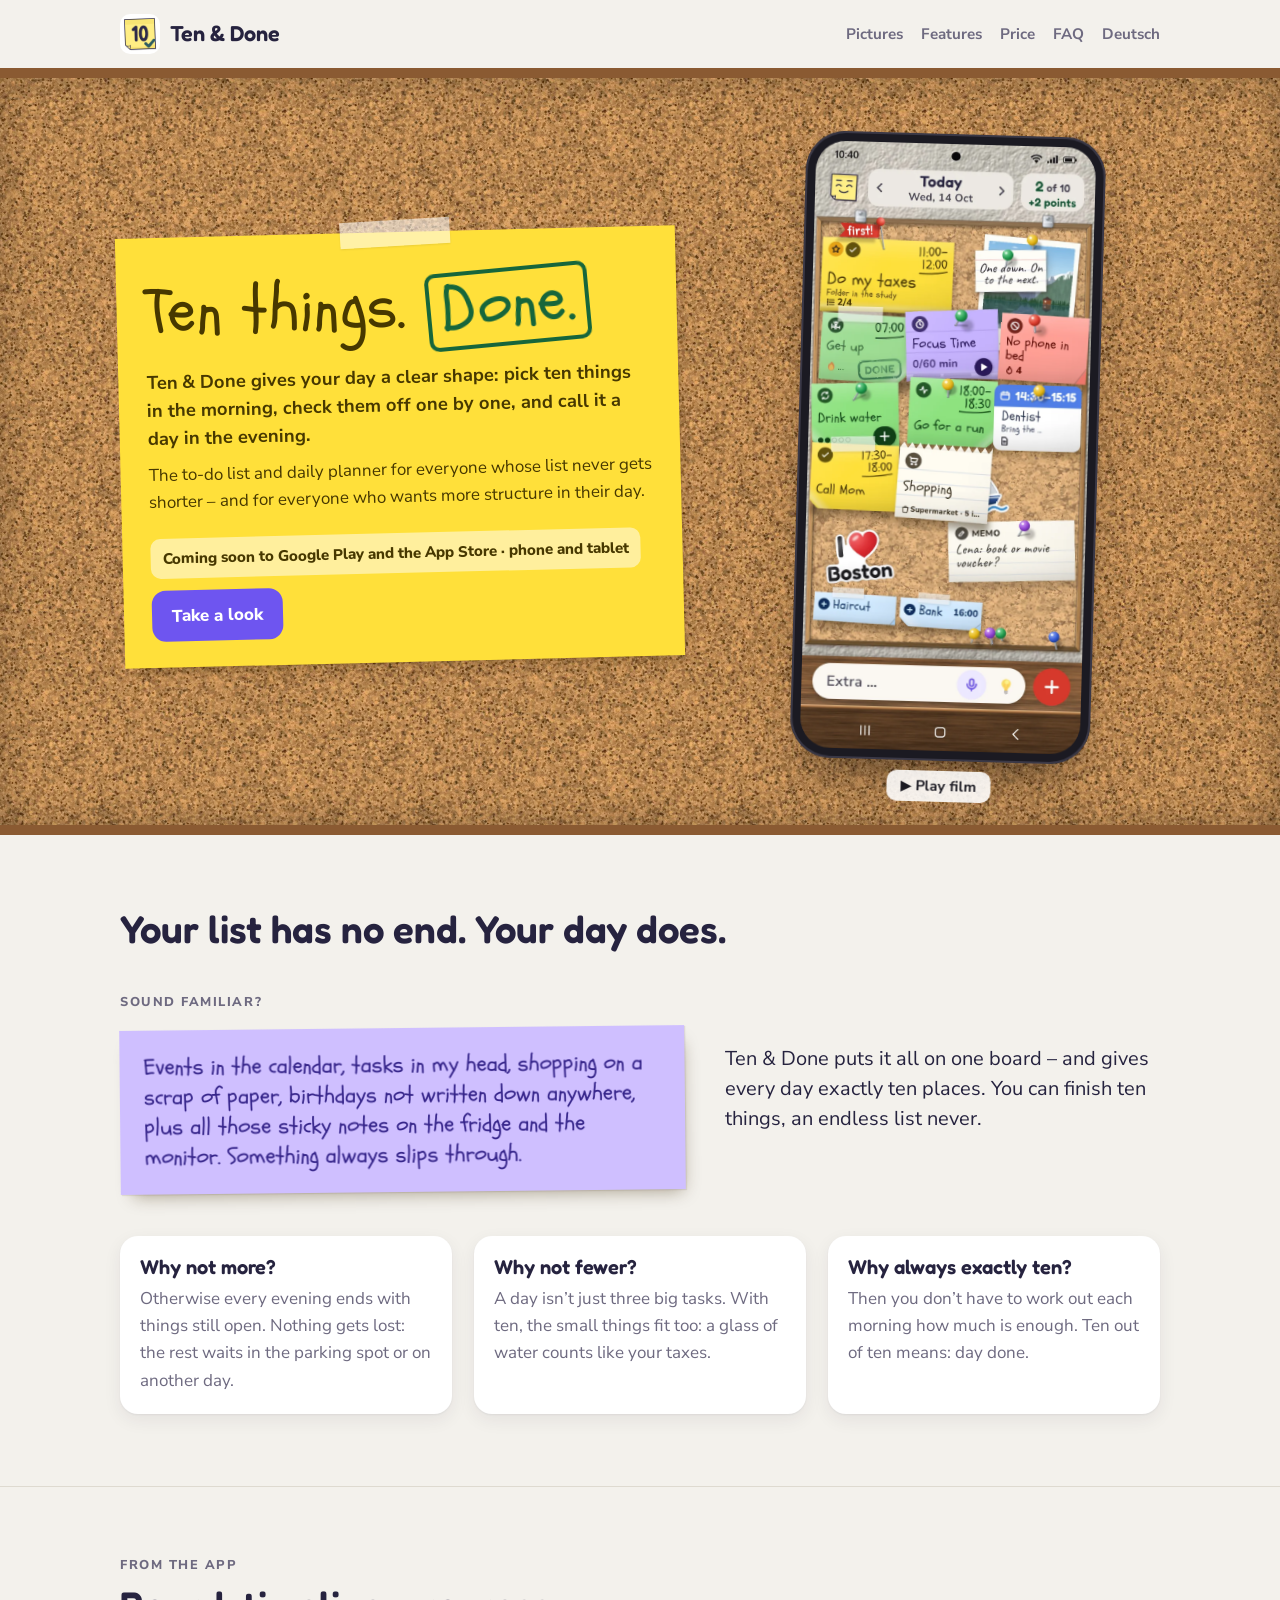
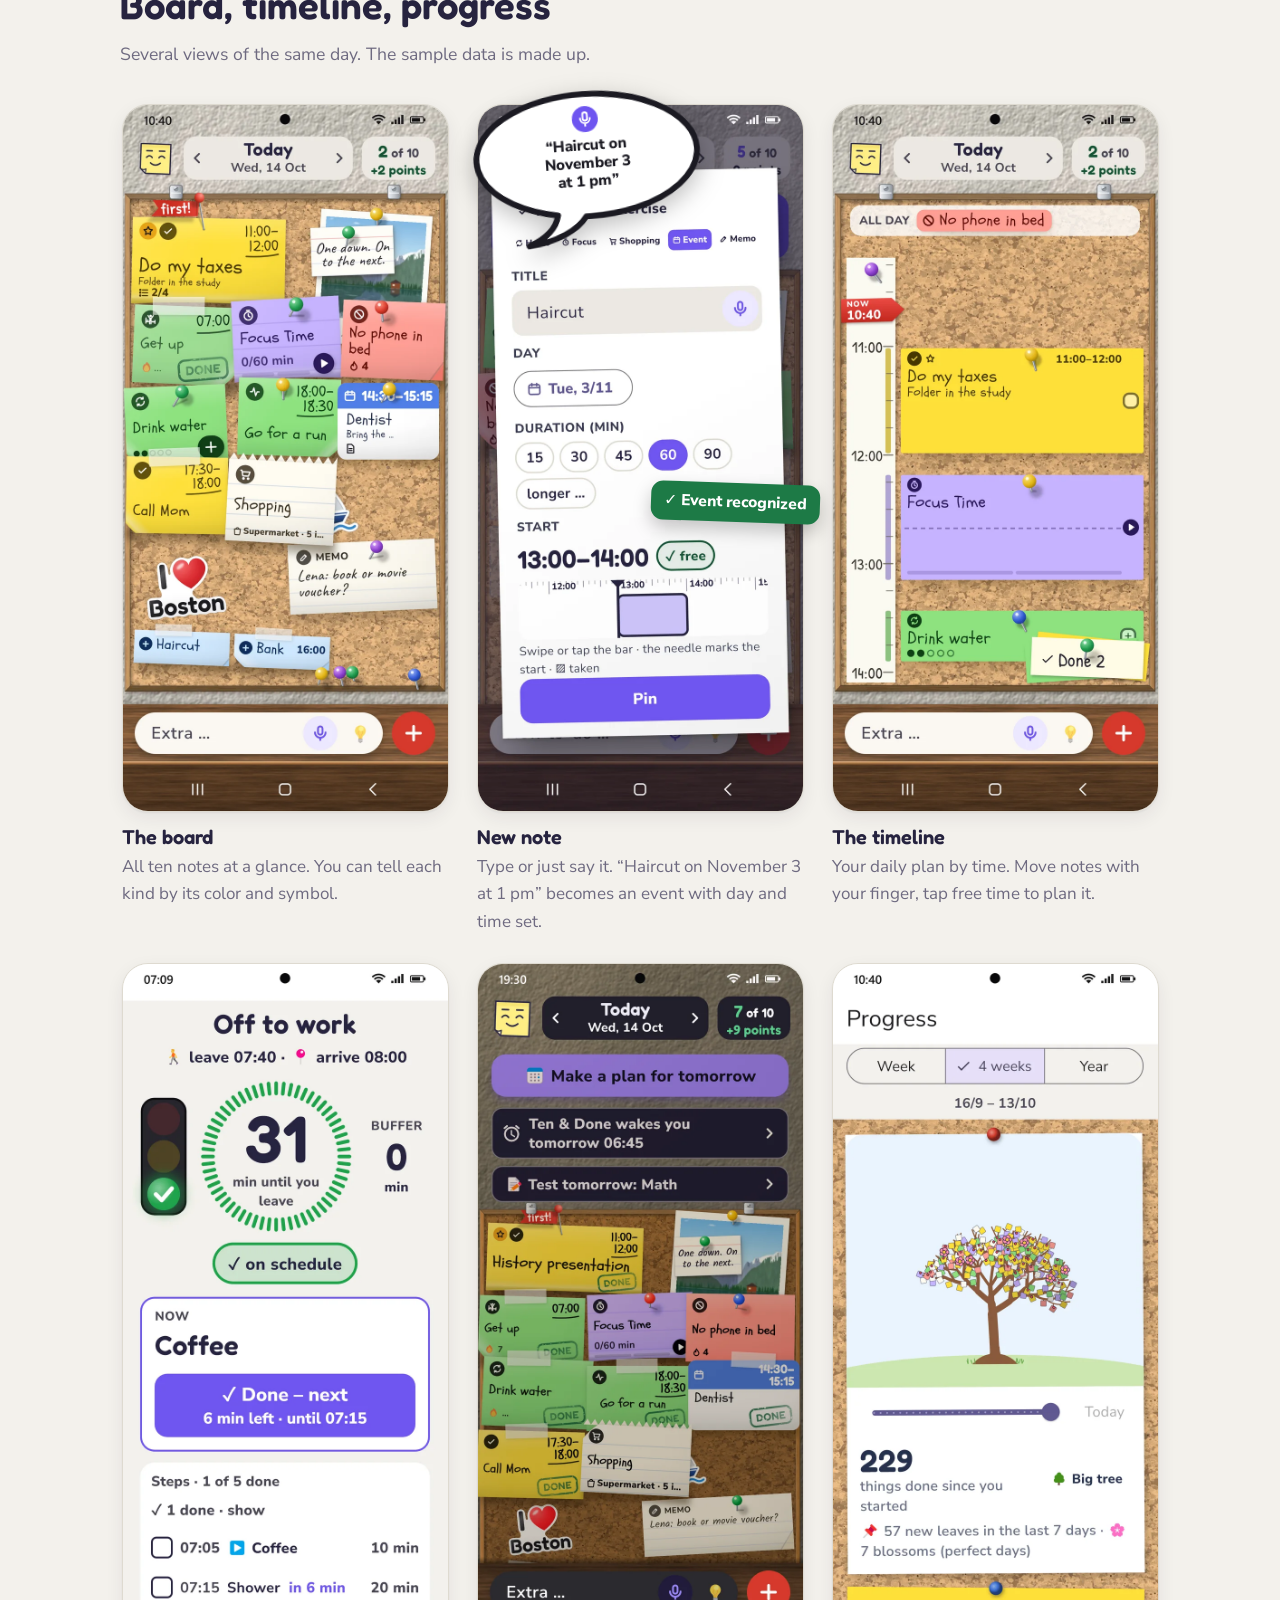
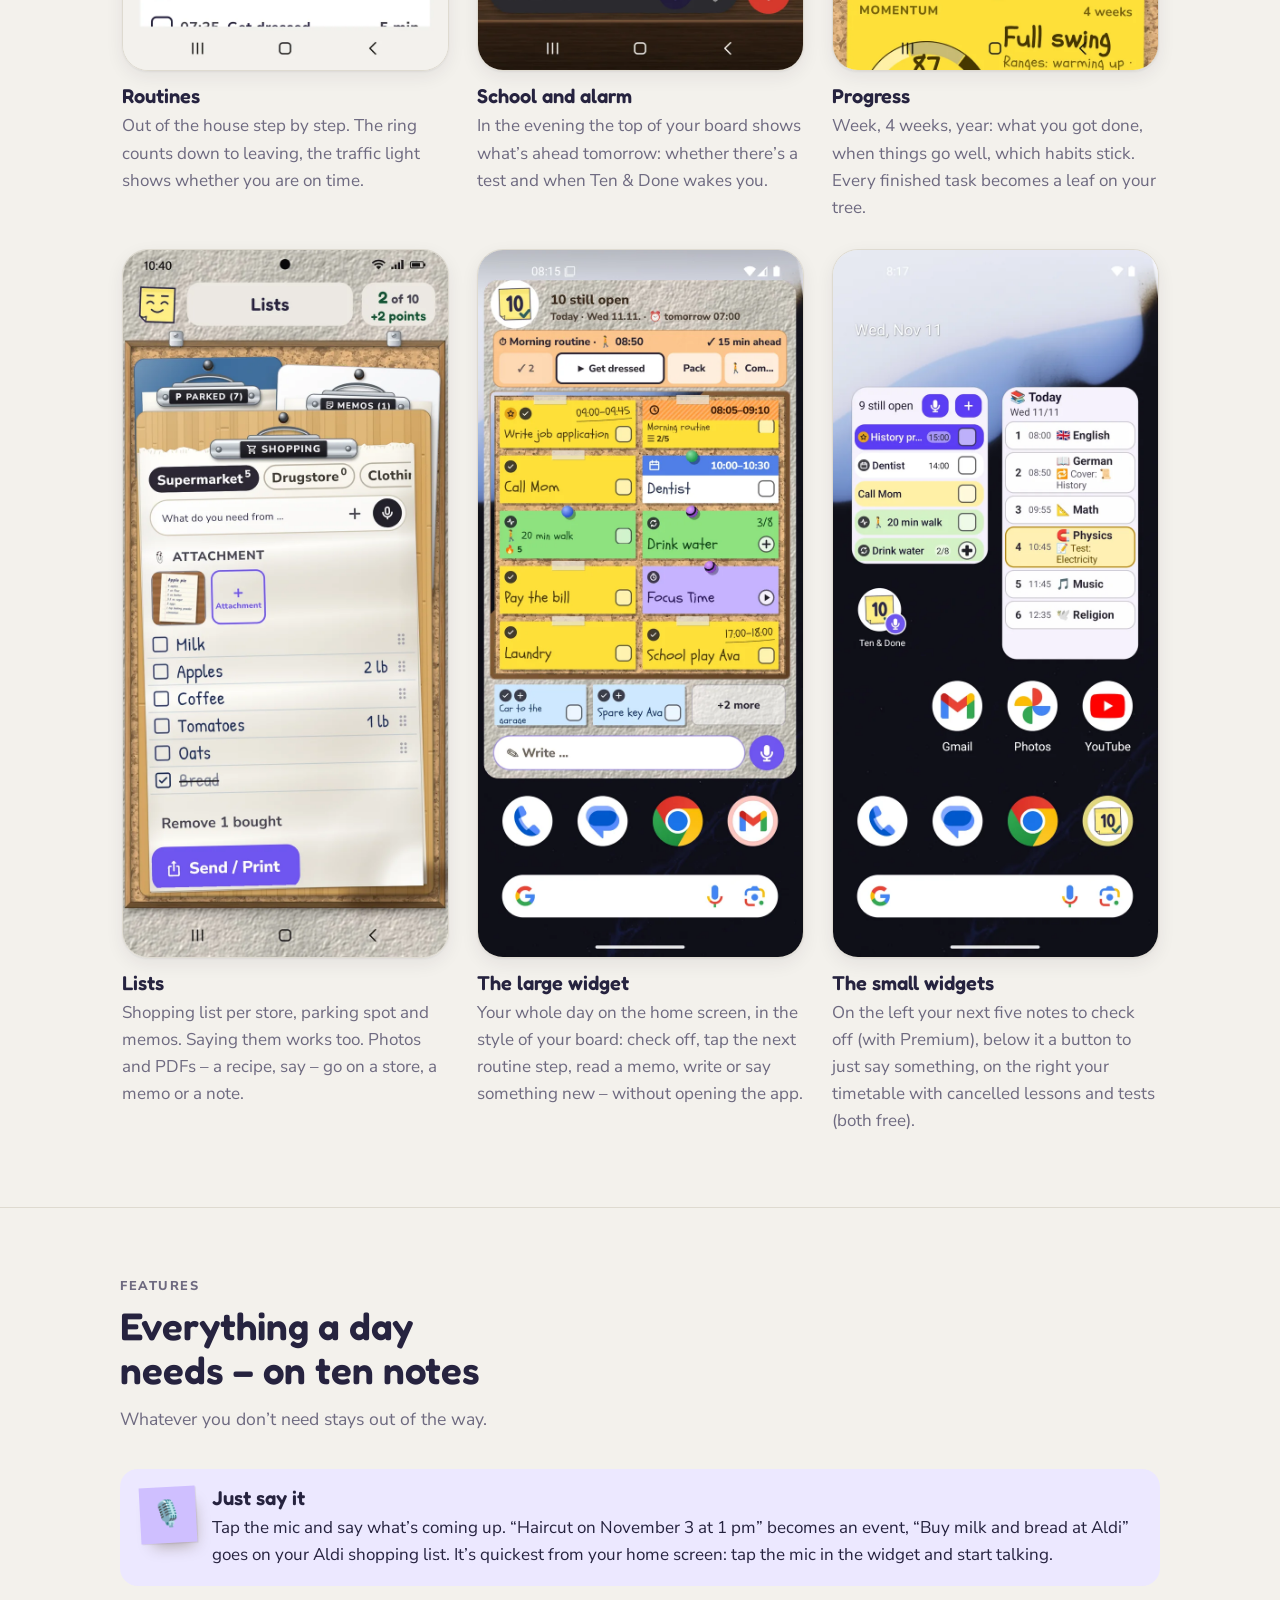
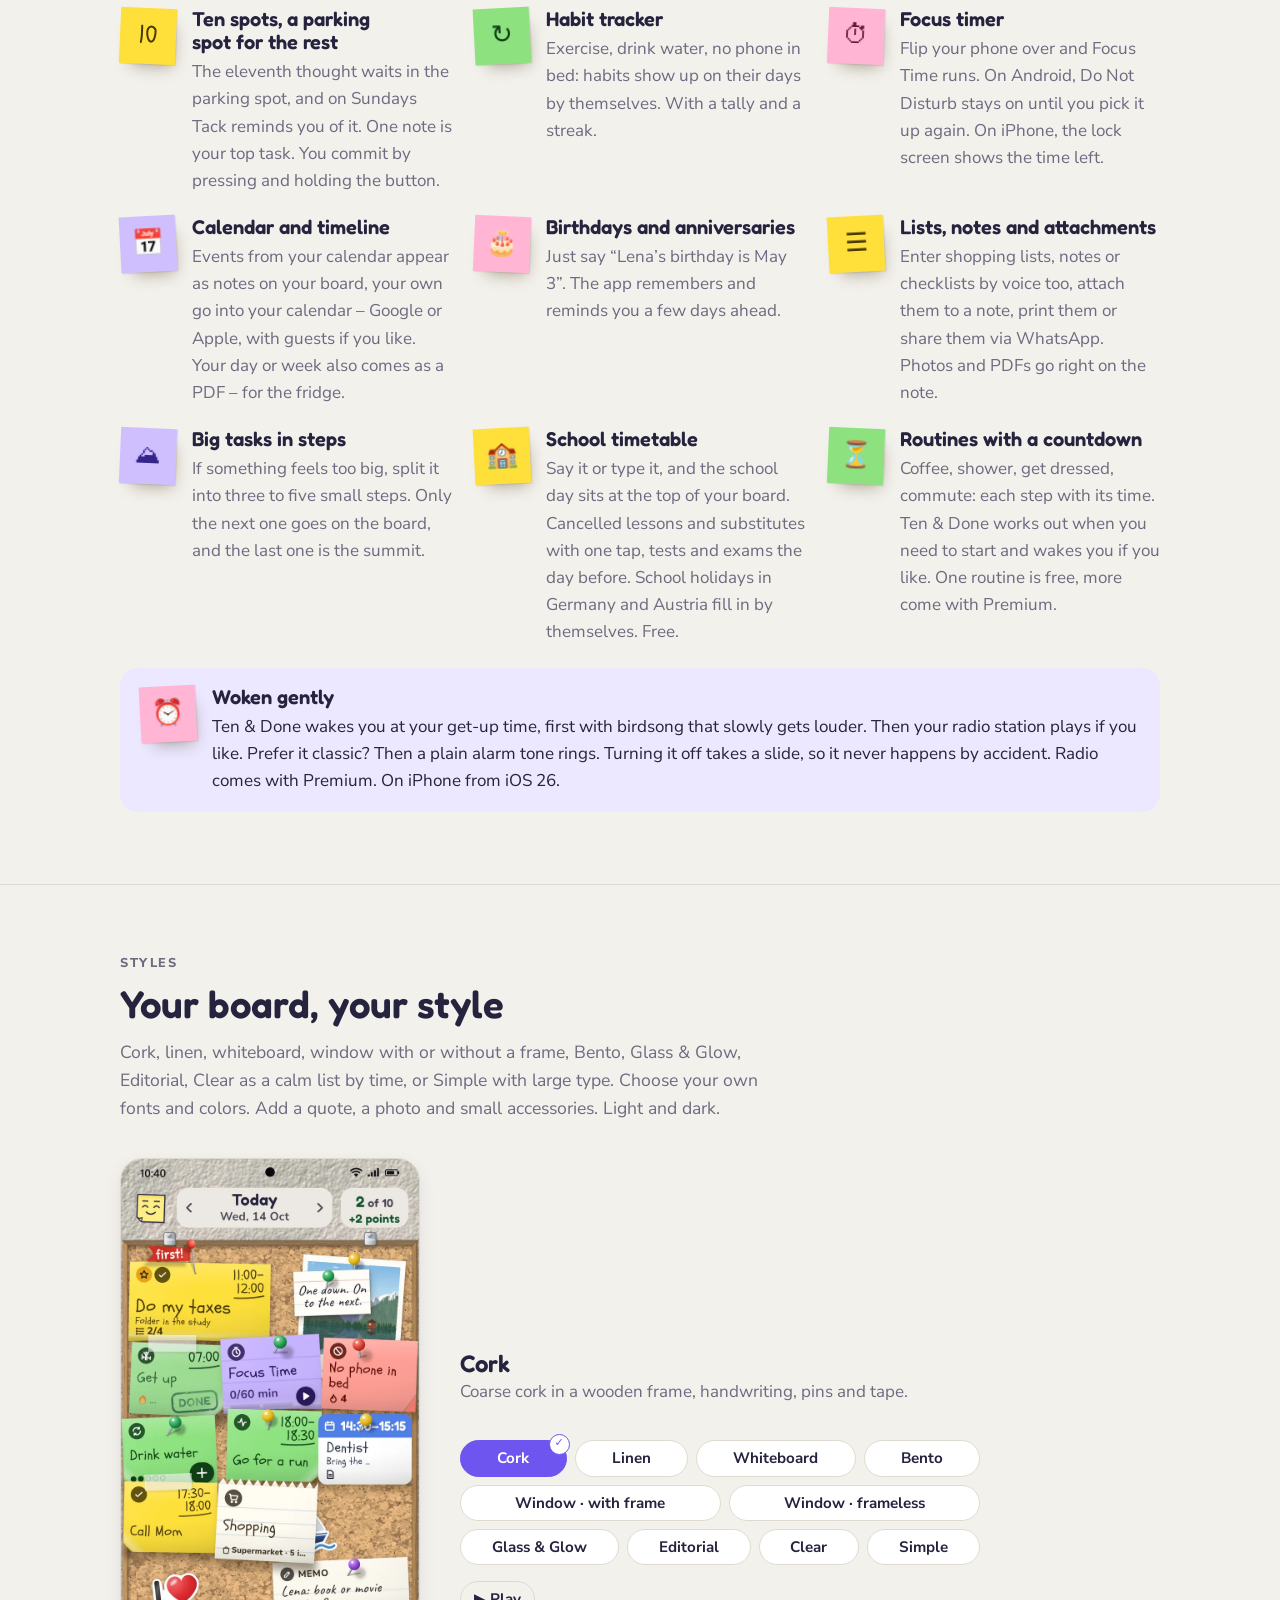
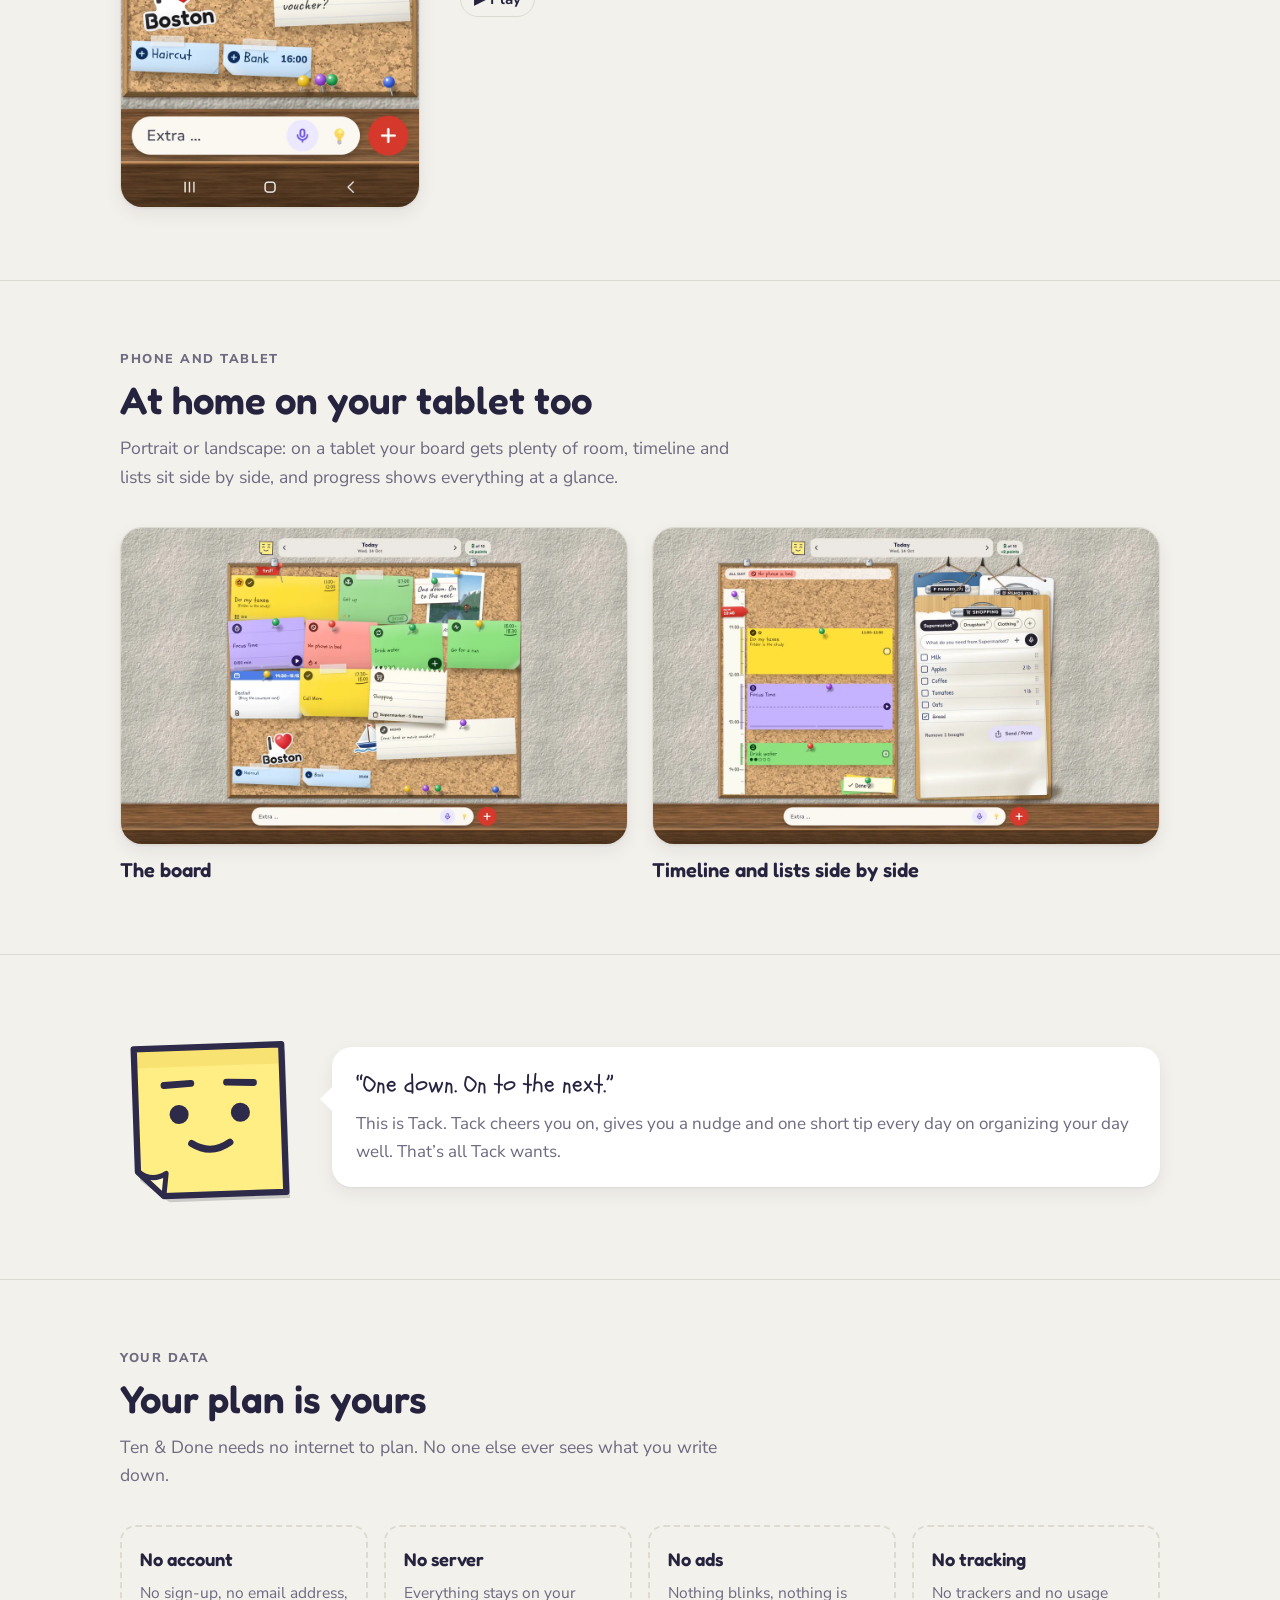
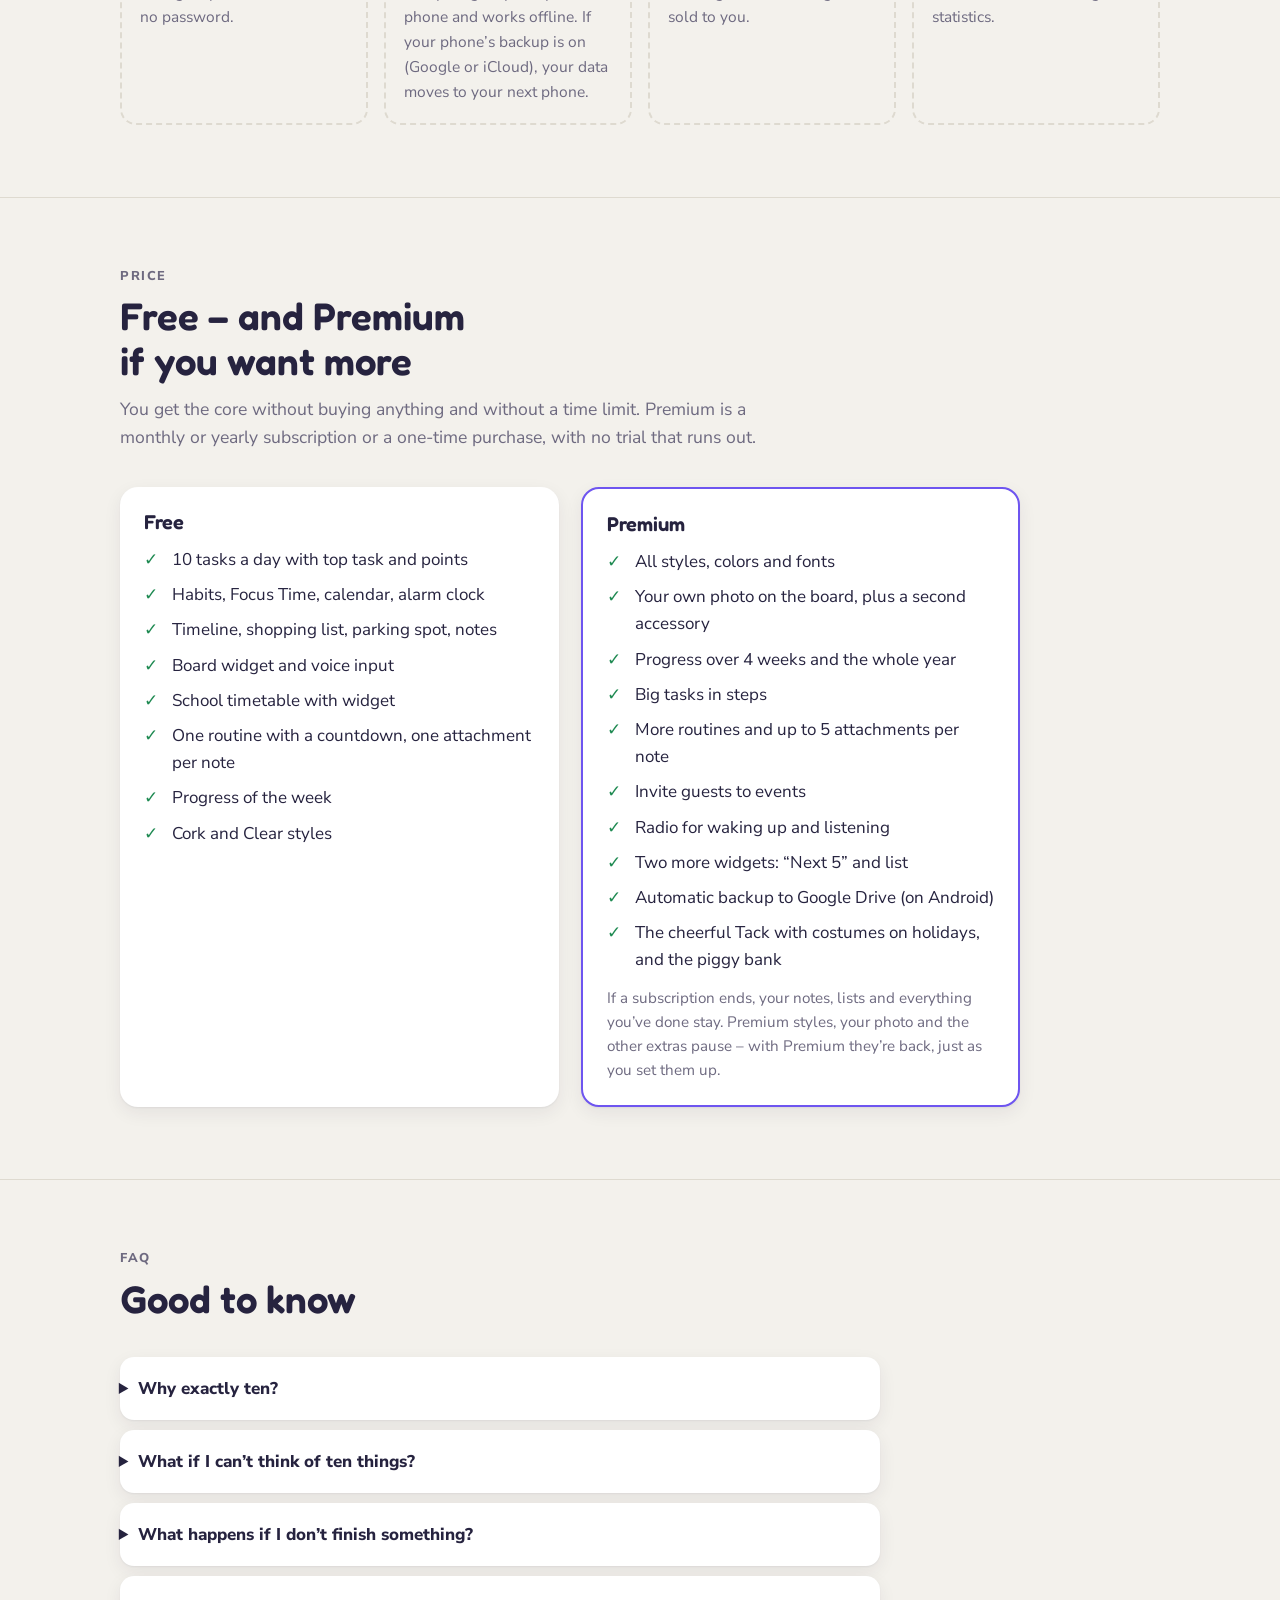
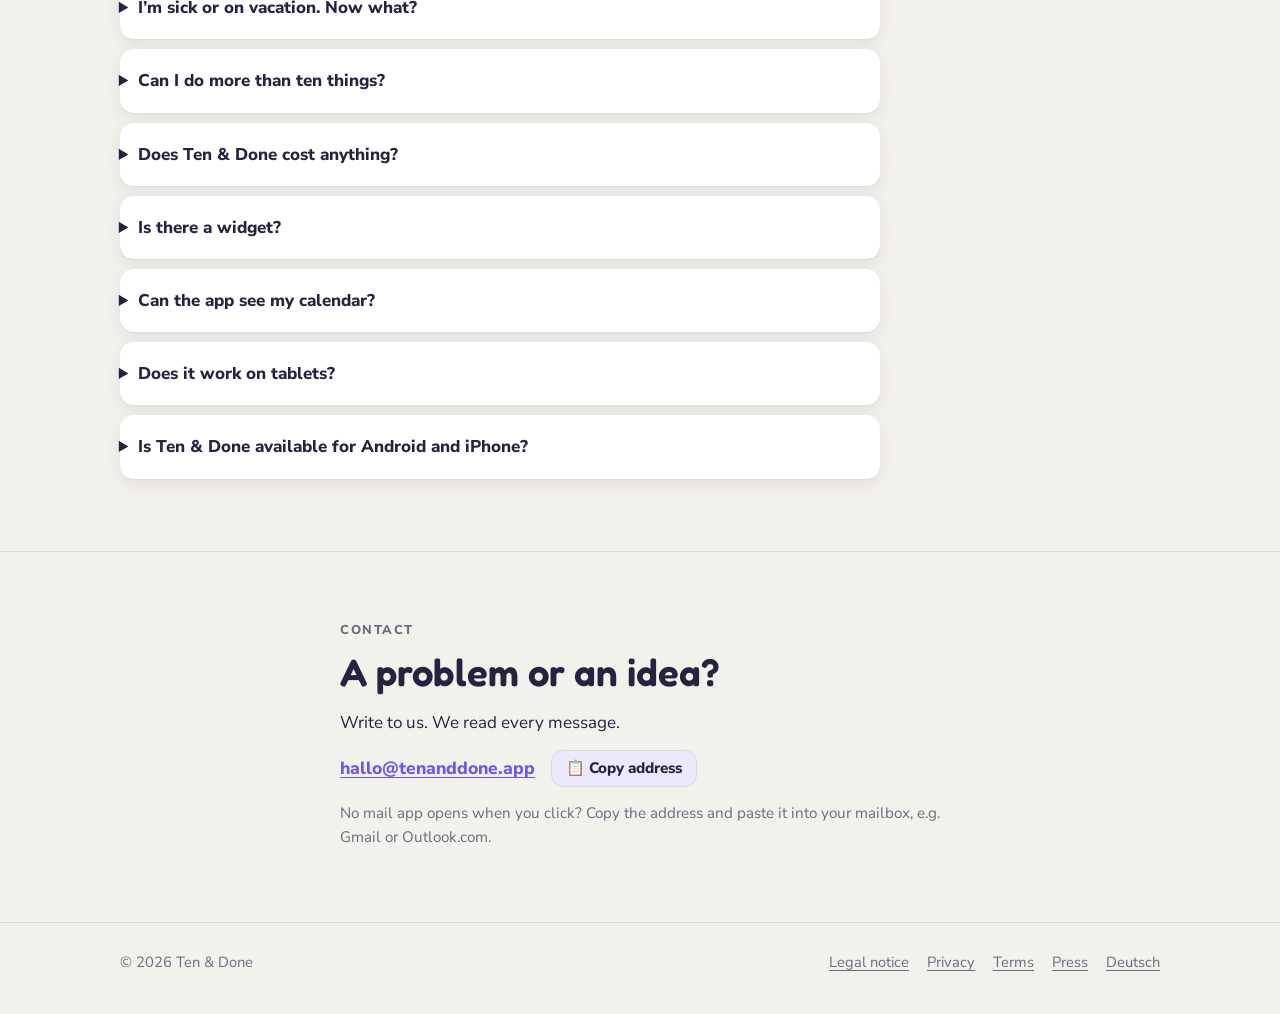
==== commit 012ef43e: "Wecker: Karte Sanft geweckt, Bild Schule und Wecker am Abend, Preis, Tester-Seite" ====
--- a/en/index.html
+++ b/en/index.html
@@ -41,7 +41,7 @@
   "image": "https://tenanddone.app/img/og_en.jpg",
   "screenshot": ["https://tenanddone.app/img/brett_en.webp", "https://tenanddone.app/img/zeitleiste_en.webp", "https://tenanddone.app/img/fortschritt_en.webp"],
   "offers": { "@type": "Offer", "price": "0", "priceCurrency": "EUR" },
-  "featureList": "10 tasks a day, top task, habit tracker, focus timer, calendar and events, birthdays and anniversaries, timeline, shopping list, notes and checklists, attachments, routines with a countdown, school timetable, widget, tablet, print as PDF, progress, nine styles"
+  "featureList": "10 tasks a day, top task, habit tracker, focus timer, calendar and events, birthdays and anniversaries, timeline, shopping list, notes and checklists, attachments, alarm clock with radio, routines with a countdown, school timetable, widget, tablet, print as PDF, progress, nine styles"
 }
 </script>
 <script type="application/ld+json">
@@ -143,9 +143,9 @@
         </figure>
         <figure>
           <picture>
-            <img src="../img/schule_en.webp" width="720" height="1560" loading="lazy" alt="A student’s board, at the top the band “School until 13:20 · now Biology” and “Test tomorrow: Math”, below it notes such as “History presentation”, “Dentist” and “Call Mom”.">
+            <img src="../img/schule_en.webp" width="720" height="1560" loading="lazy" alt="A student’s board in the evening at 19:30 under warm lamp light, at the top the bands “Ten &amp; Done wakes you tomorrow 06:45” with an alarm icon and “Test tomorrow: Math”, below them the day’s notes, seven of ten done.">
           </picture>
-          <figcaption><h3>School</h3><span>Your timetable sits at the top of the board: what’s on right now and whether there’s a test tomorrow.</span></figcaption>
+          <figcaption><h3>School and alarm</h3><span>In the evening the top of your board shows what’s ahead tomorrow: whether there’s a test and when Ten &amp; Done wakes you.</span></figcaption>
         </figure>
         <figure>
           <img src="../img/fortschritt_en.webp" width="720" height="1560" loading="lazy" alt="Progress over 4 weeks: a tree whose leaves are small notes, 229 things done and the gauge “Full swing”.">
@@ -184,7 +184,8 @@
         <div class="feature"><span class="tag t-a" aria-hidden="true">☰</span><div><h3>Lists, notes and attachments</h3><p>Enter shopping lists, notes or checklists by voice too, attach them to a note, print them or share them via WhatsApp. Photos and PDFs go right on the note.</p></div></div>
         <div class="feature"><span class="tag t-c" aria-hidden="true">⛰</span><div><h3>Big tasks in steps</h3><p>If something feels too big, split it into three to five small steps. Only the next one goes on the board, and the last one is the summit.</p></div></div>
         <div class="feature"><span class="tag t-a" aria-hidden="true">🏫</span><div><h3>School timetable</h3><p>Say it or type it, and the school day sits at the top of your board. Cancelled lessons and substitutes with one tap, tests and exams the day before. School holidays in Germany and Austria fill in by themselves. Free.</p></div></div>
-        <div class="feature"><span class="tag t-b" aria-hidden="true">⏰</span><div><h3>Routines with a countdown</h3><p>Coffee, shower, get dressed, commute: each step with its time. Ten &amp; Done works out when you need to start and wakes you if you like. One routine is free, more come with Premium.</p></div></div>
+        <div class="feature"><span class="tag t-b" aria-hidden="true">⏳</span><div><h3>Routines with a countdown</h3><p>Coffee, shower, get dressed, commute: each step with its time. Ten &amp; Done works out when you need to start and wakes you if you like. One routine is free, more come with Premium.</p></div></div>
+        <div class="feature wide"><span class="tag t-f" aria-hidden="true">⏰</span><div><h3>Woken gently</h3><p>Ten &amp; Done wakes you at your get-up time, first with birdsong that slowly gets louder. Then your radio station plays if you like. Prefer it classic? Then a plain alarm tone rings. Turning it off takes a slide, so it never happens by accident. Radio comes with Premium. On iPhone from iOS 26.</p></div></div>
       </div>
     </div>
   </section>
@@ -269,7 +270,7 @@
           <h3>Free</h3>
           <ul>
             <li>10 tasks a day with top task and points</li>
-            <li>Habits, Focus Time, calendar</li>
+            <li>Habits, Focus Time, calendar, alarm clock</li>
             <li>Timeline, shopping list, parking spot, notes</li>
             <li>Board widget and voice input</li>
             <li>School timetable with widget</li>
@@ -287,6 +288,7 @@
             <li>Big tasks in steps</li>
             <li>More routines and up to 5 attachments per note</li>
             <li>Invite guests to events</li>
+            <li>Radio for waking up and listening</li>
             <li>Two more widgets: “Next 5” and list</li>
             <li>Automatic backup to Google Drive (on Android)</li>
             <li>The cheerful Tack with costumes on holidays, and the piggy bank</li>
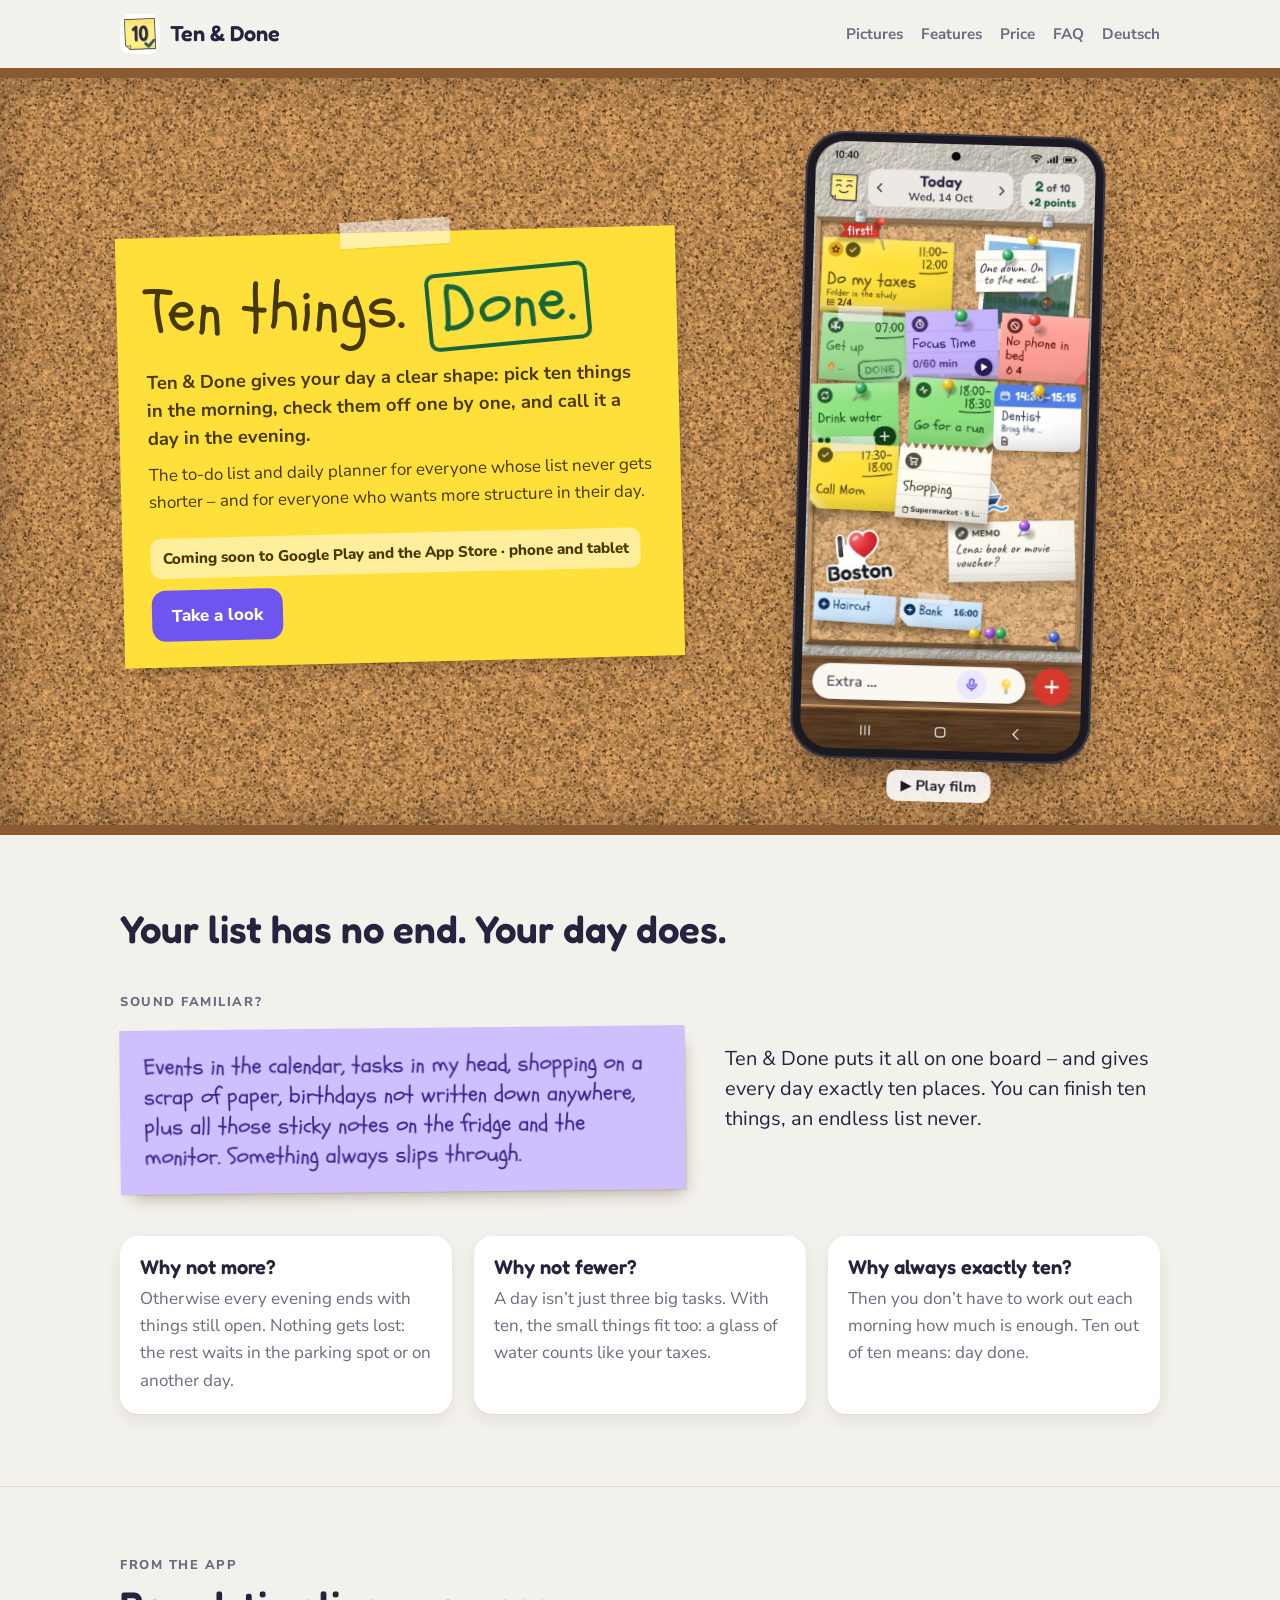
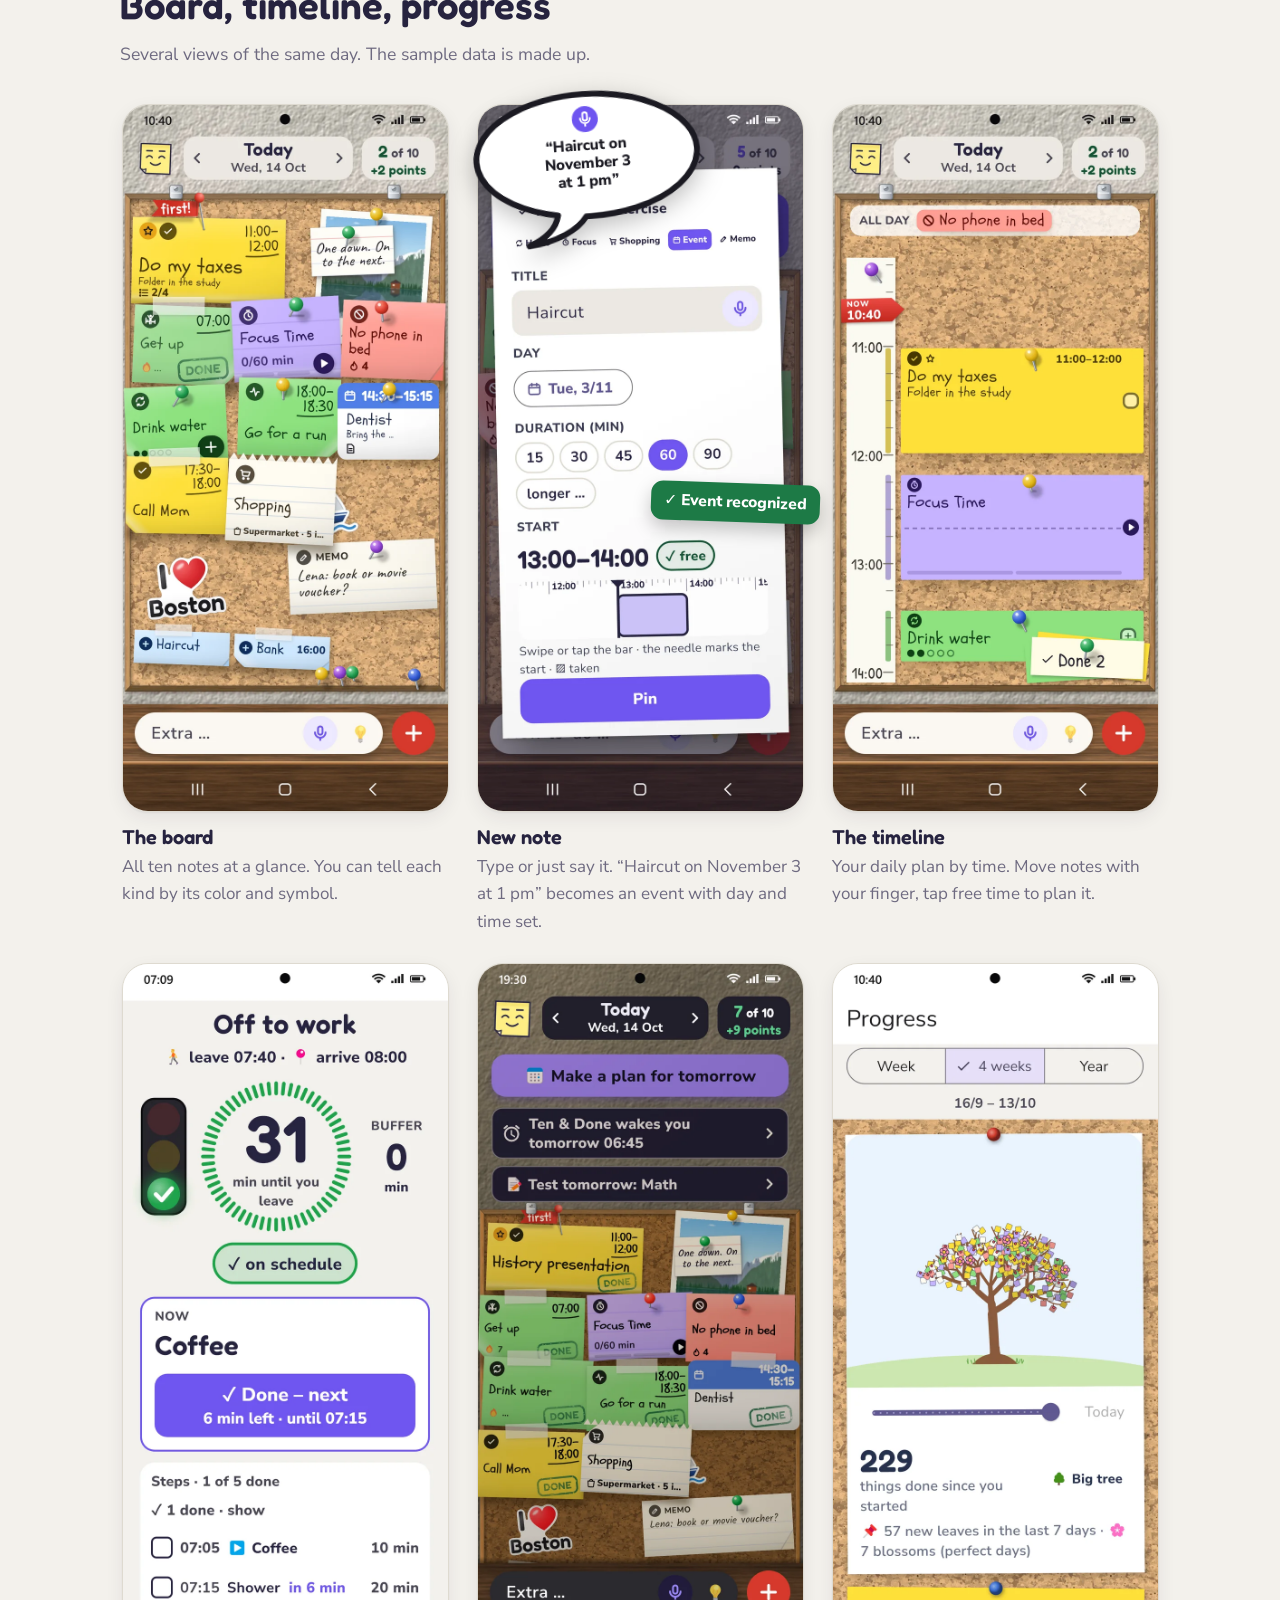
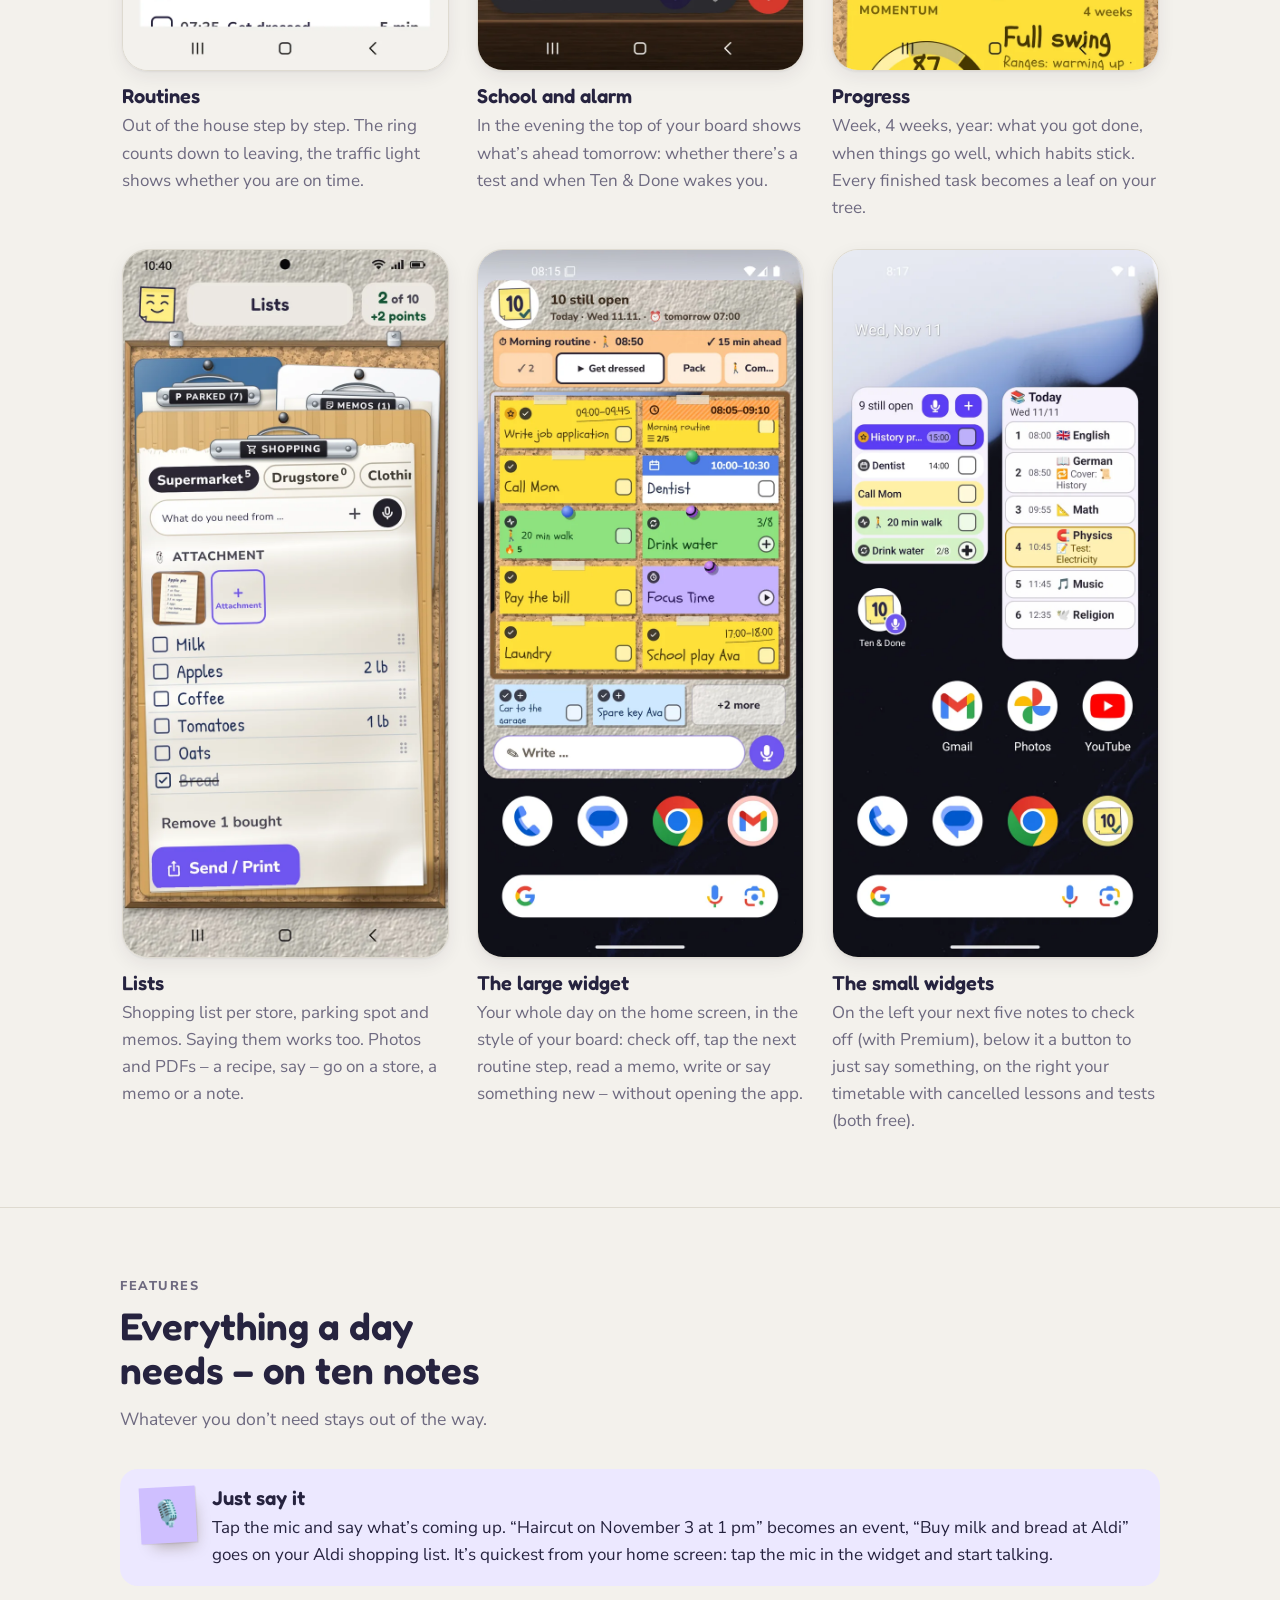
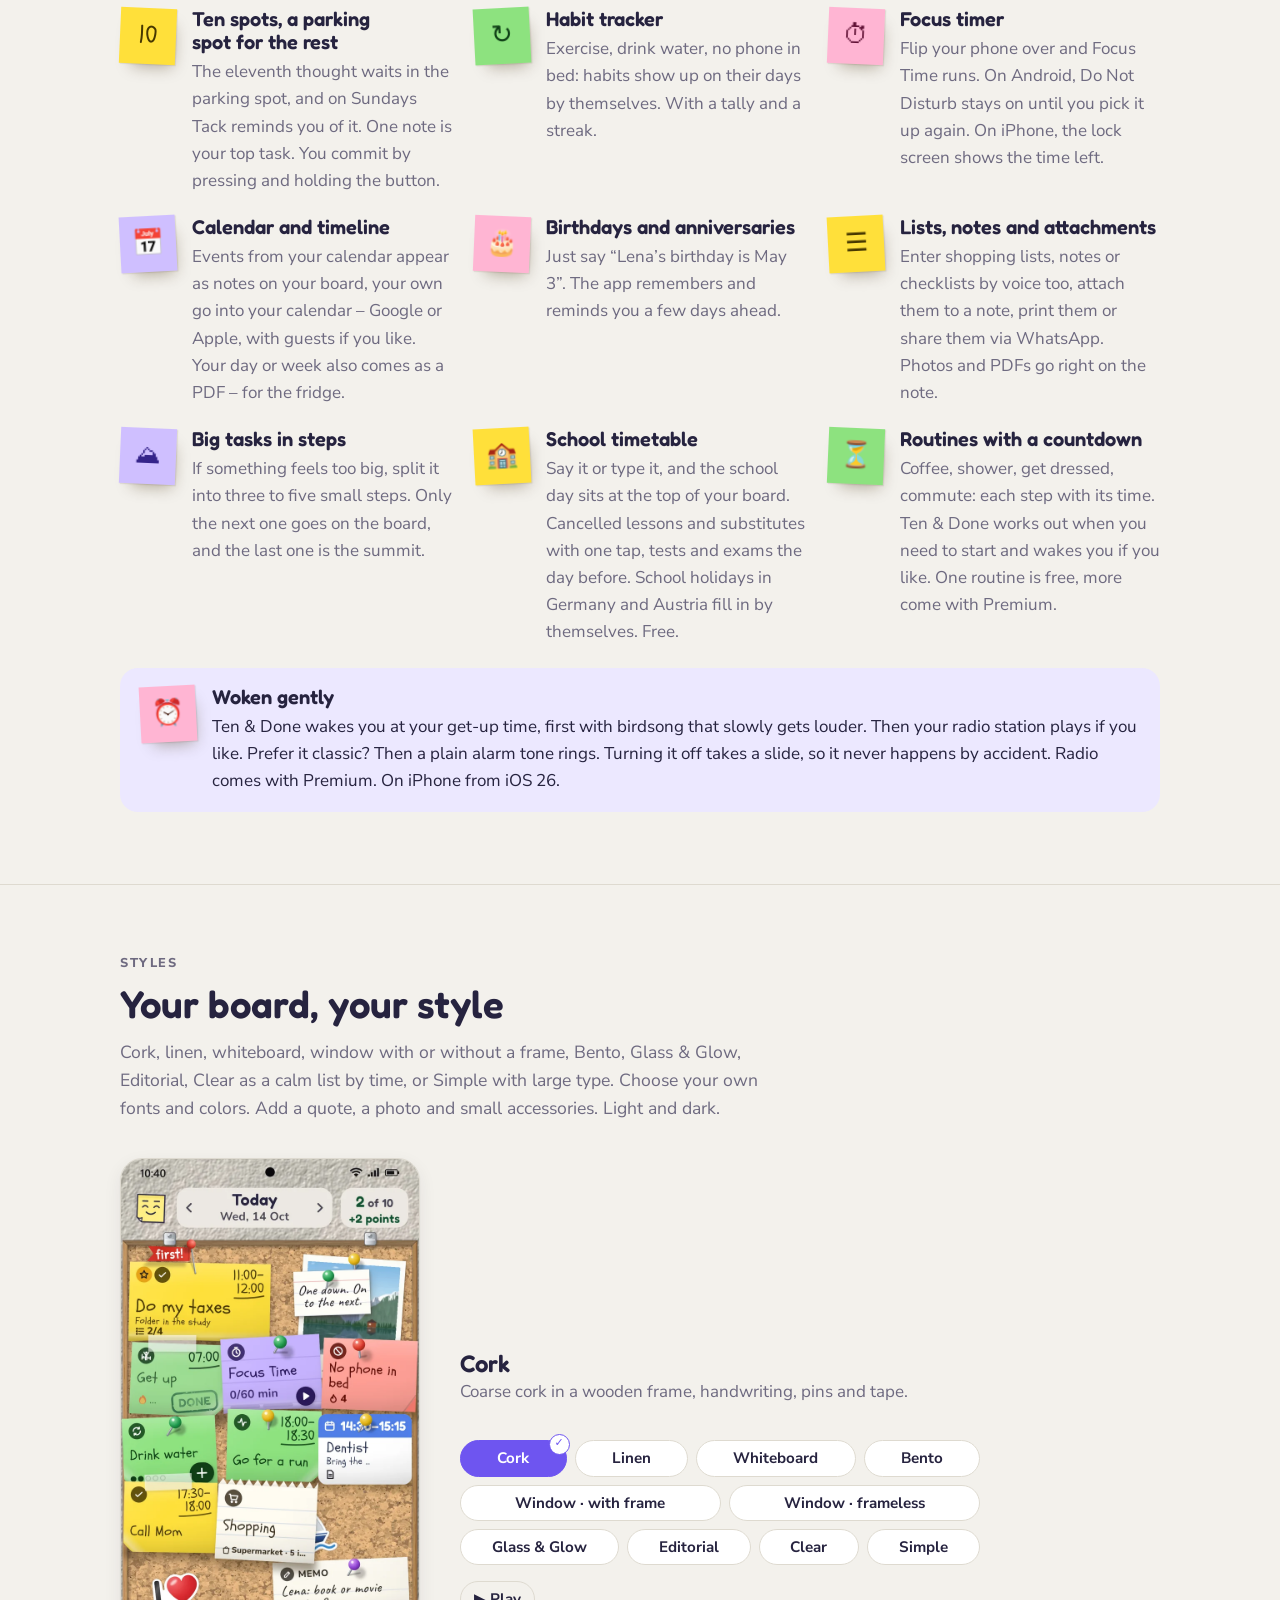
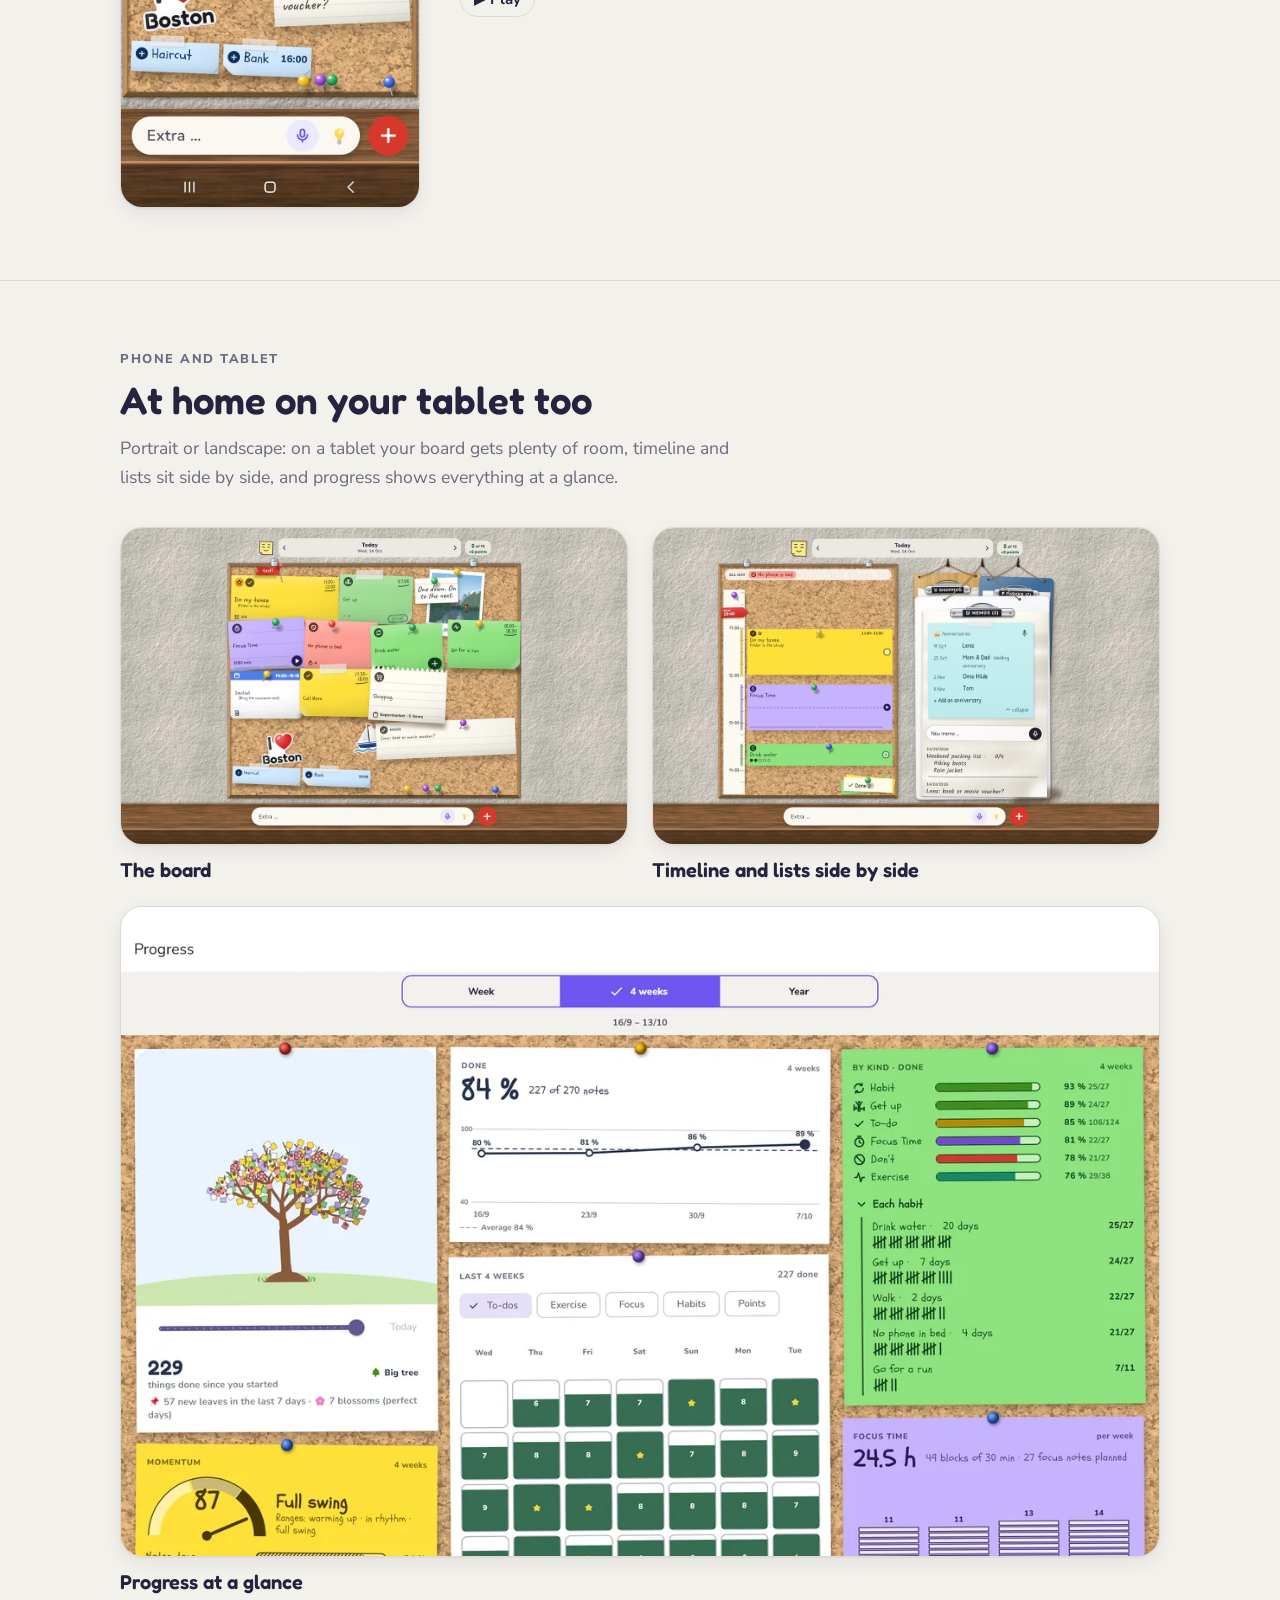
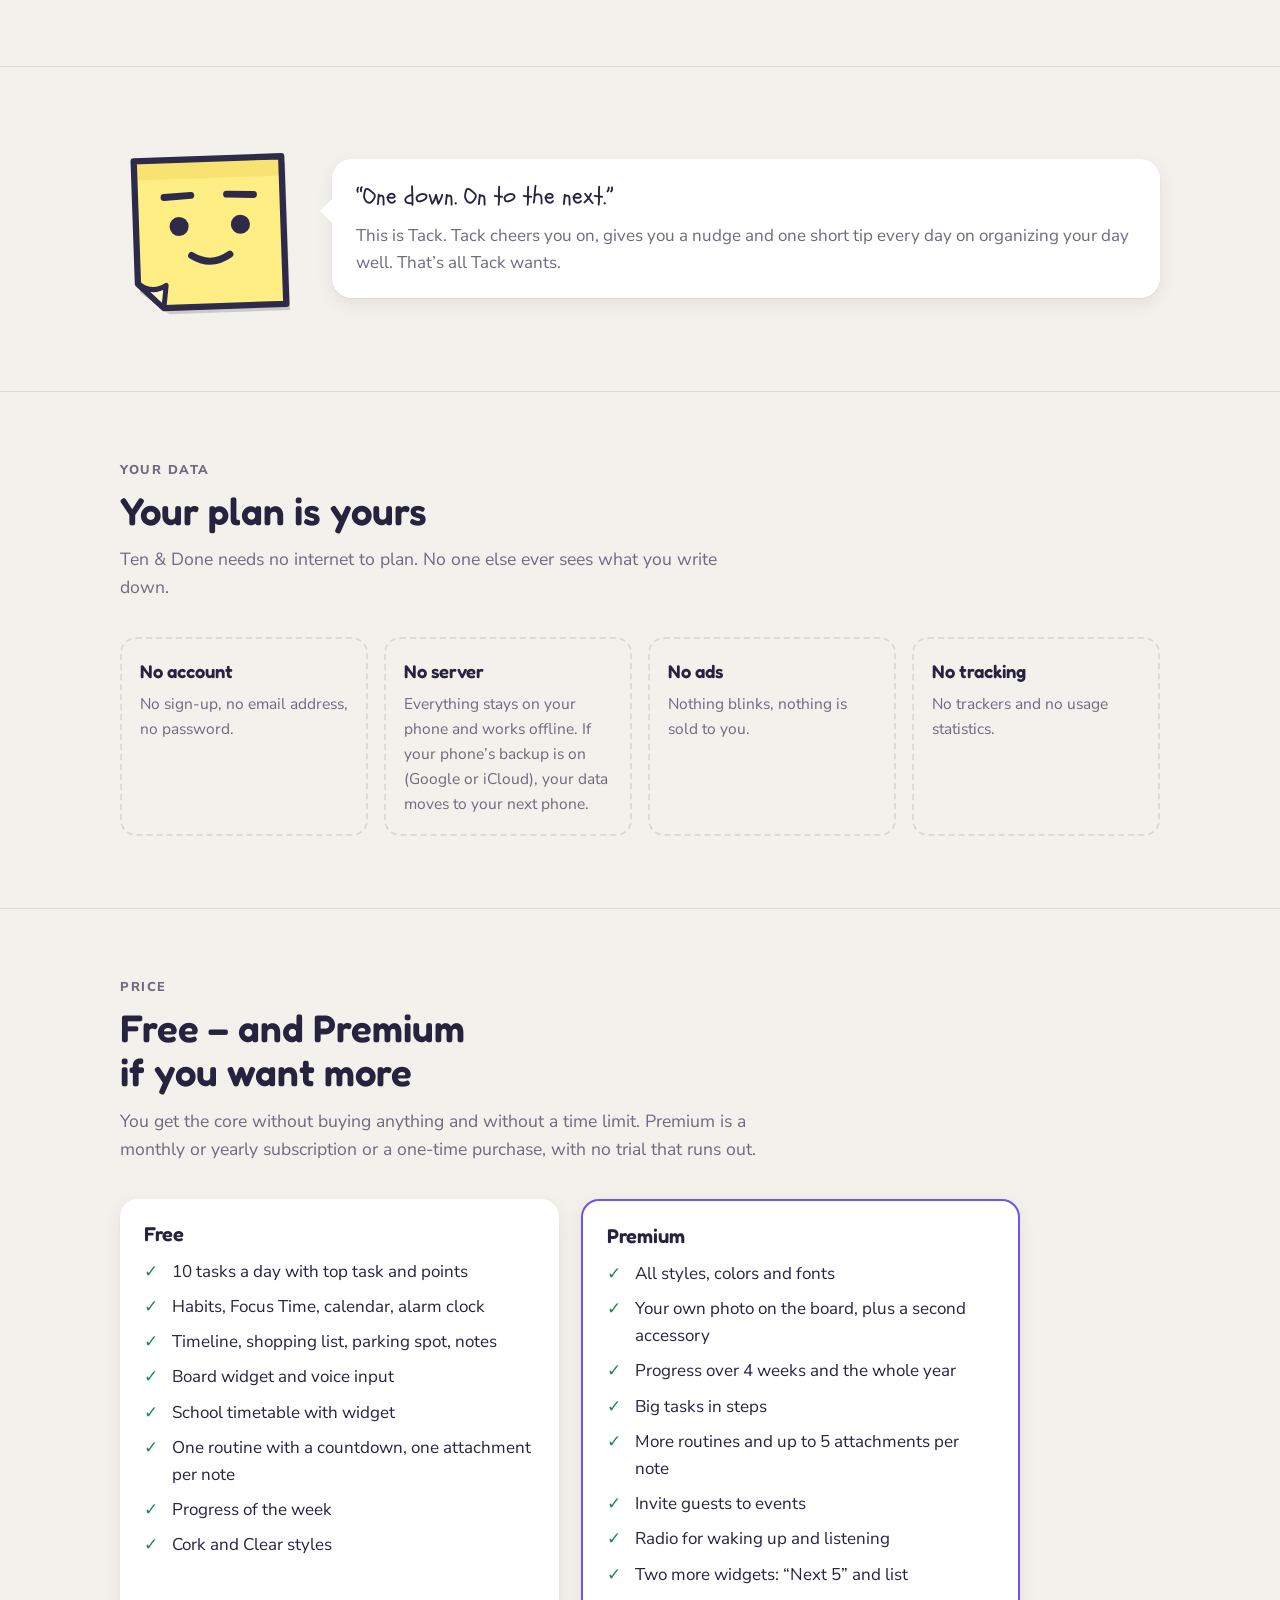
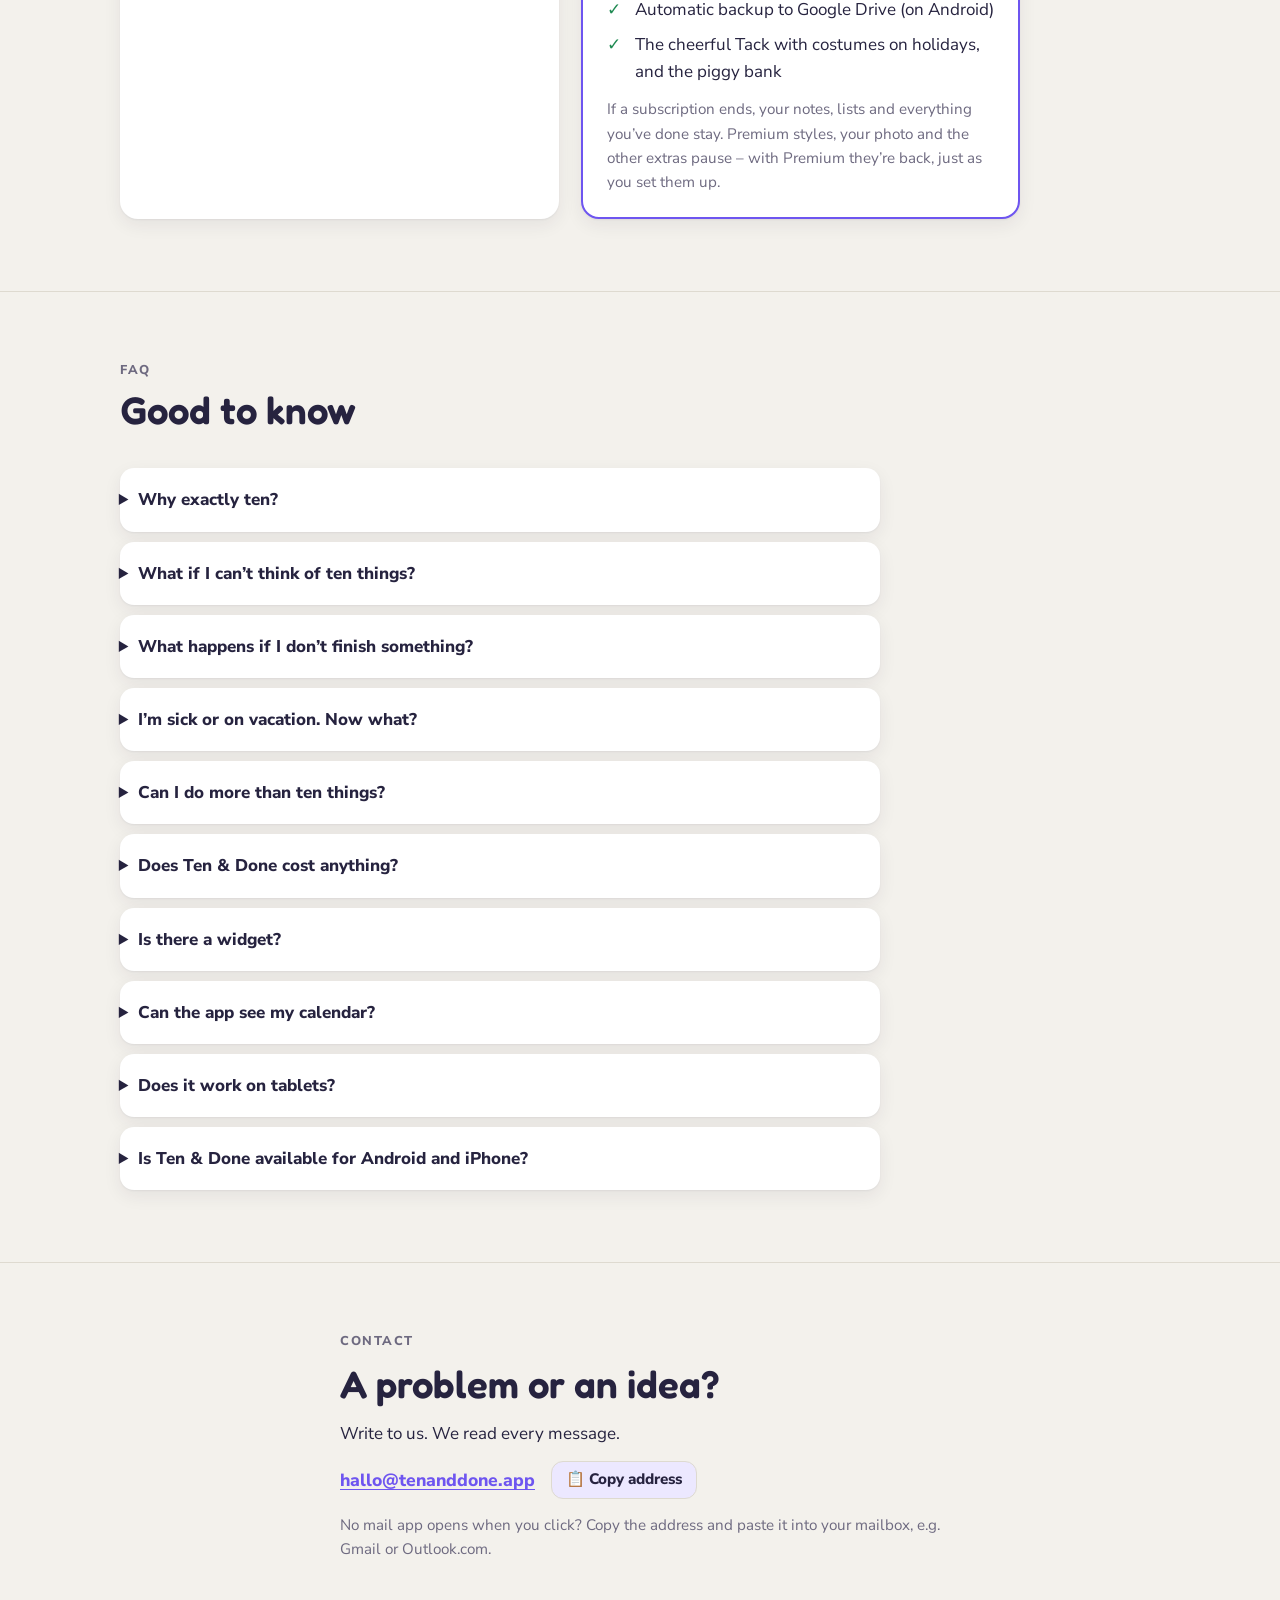
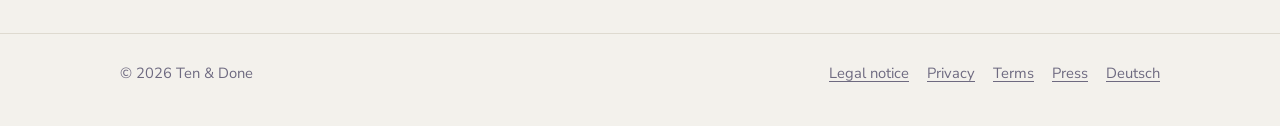
==== commit fbe5f452: "Tablet: Fortschritt breit, Zeitleiste mit Notizen und Geburtstagen" ====
--- a/en/index.html
+++ b/en/index.html
@@ -225,8 +225,12 @@
           <figcaption><h3>The board</h3></figcaption>
         </figure>
         <figure class="tab">
-          <img src="../img/tablet_zeit_en.webp" width="1200" height="750" loading="lazy" alt="Ten &amp; Done on a tablet in landscape: on the left the timeline with Do my taxes, Focus Time and Drink water, on the right the shopping list as a clipboard, with parking spot and notes behind it.">
+          <img src="../img/tablet_zeit_en.webp" width="1200" height="750" loading="lazy" alt="Ten &amp; Done on a tablet in landscape: on the left the timeline with Do my taxes, Focus Time and Drink water, on the right the memos as a clipboard with birthdays and anniversaries and a packing list, with shopping and parking spot behind it.">
           <figcaption><h3>Timeline and lists side by side</h3></figcaption>
+        </figure>
+        <figure class="tab wide">
+          <img src="../img/tablet_fortschritt_en.webp" width="1200" height="750" loading="lazy" alt="Ten &amp; Done on a tablet in landscape: progress over the last 4 weeks as notes on a pinboard – the tree with 229 things done, momentum 87, 84 percent done with a curve, day by day as boxes, the kinds as bars and the habits with tally marks.">
+          <figcaption><h3>Progress at a glance</h3></figcaption>
         </figure>
       </div>
     </div>
--- a/style.css
+++ b/style.css
@@ -219,6 +219,8 @@
 .tab img { border-radius: 22px; box-shadow: var(--shadow); border: 1px solid var(--line); width: 100%; height: auto; }
 /* Tablet (Nutzer 04.11.): Brett und Zeitleiste + Listen nebeneinander, am Handy untereinander. */
 .tabs { display: grid; grid-template-columns: repeat(2, minmax(0, 1fr)); gap: 24px; align-items: start; }
+/* Fortschritt breit unter Brett und Zeitleiste (Andreas 12.11.), damit kein Bild allein steht und alles lesbar bleibt */
+.tab.wide { grid-column: 1 / -1; }
 
 .plans { display: grid; grid-template-columns: repeat(2, minmax(0, 1fr)); gap: 22px; max-width: 900px; }
 .plan { background: var(--surface); border-radius: 18px; padding: 24px 24px 22px; box-shadow: var(--shadow); display: grid; gap: 12px; align-content: start; }
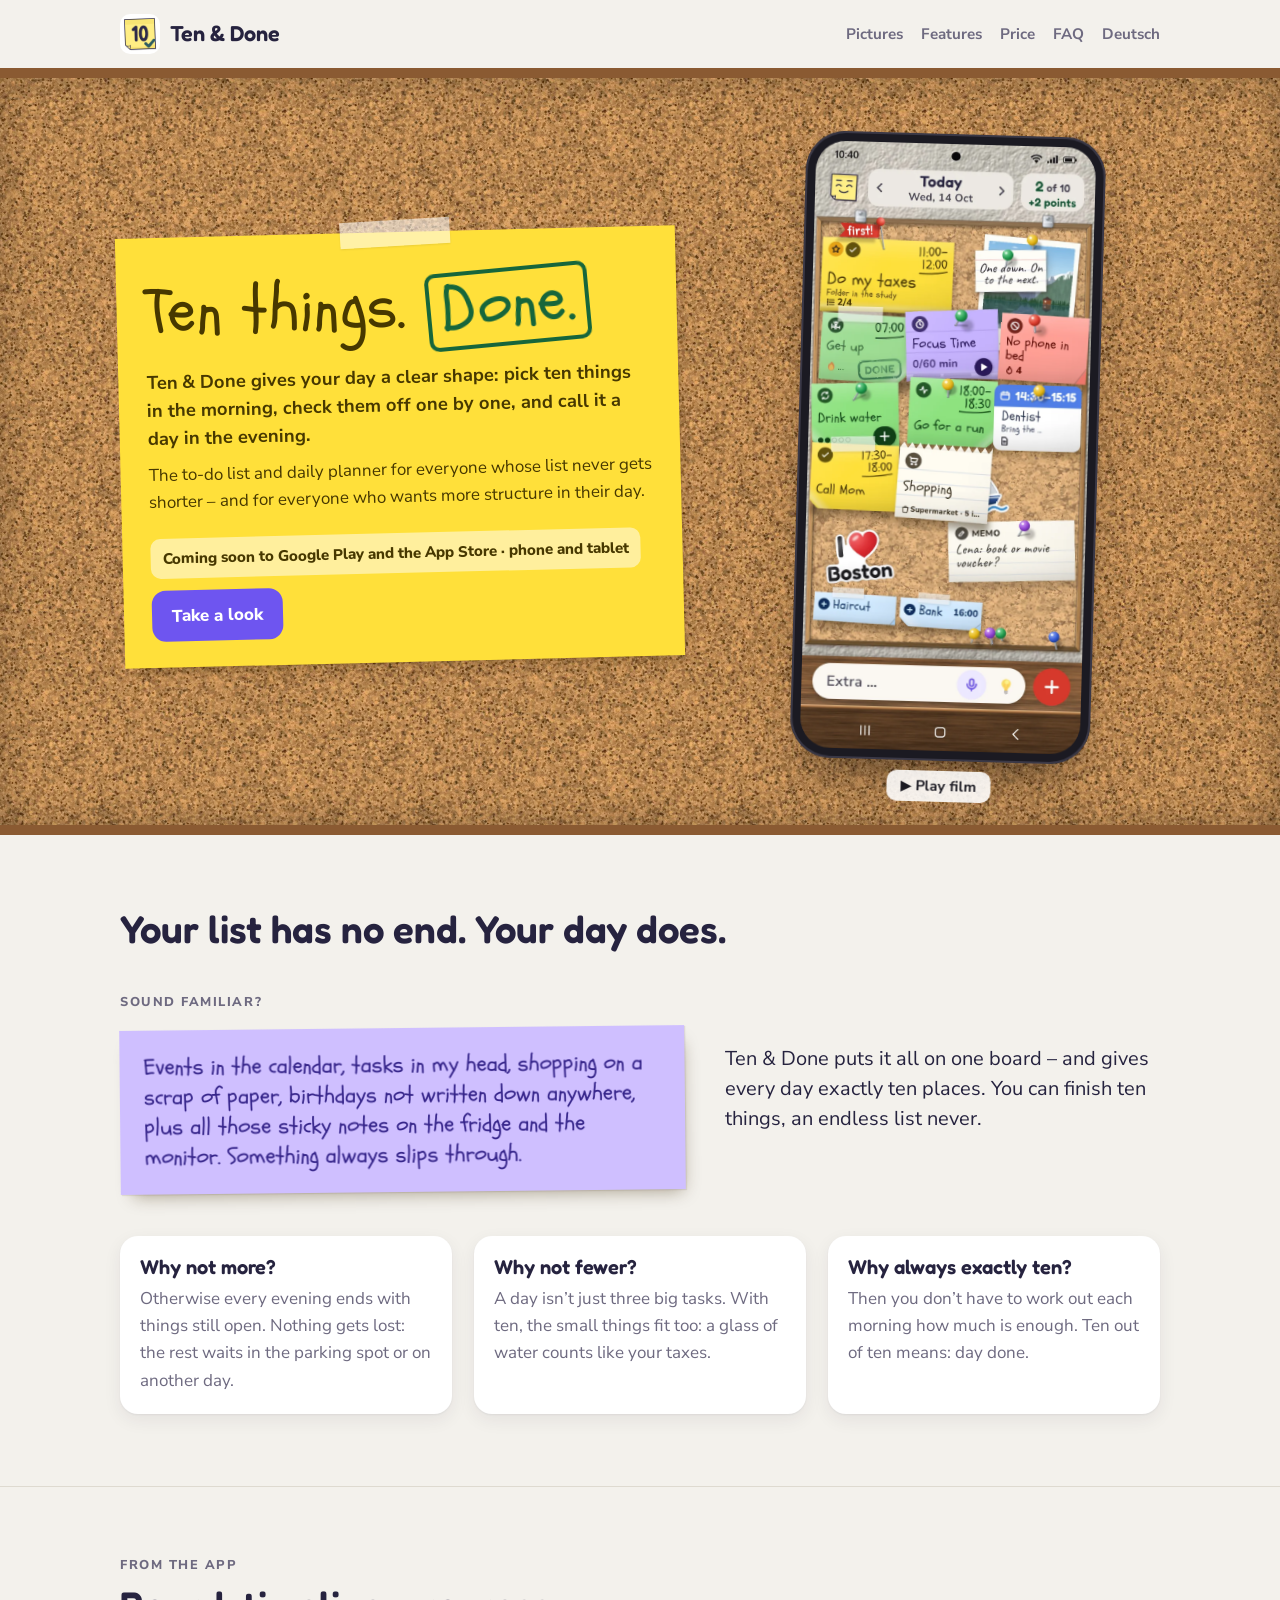
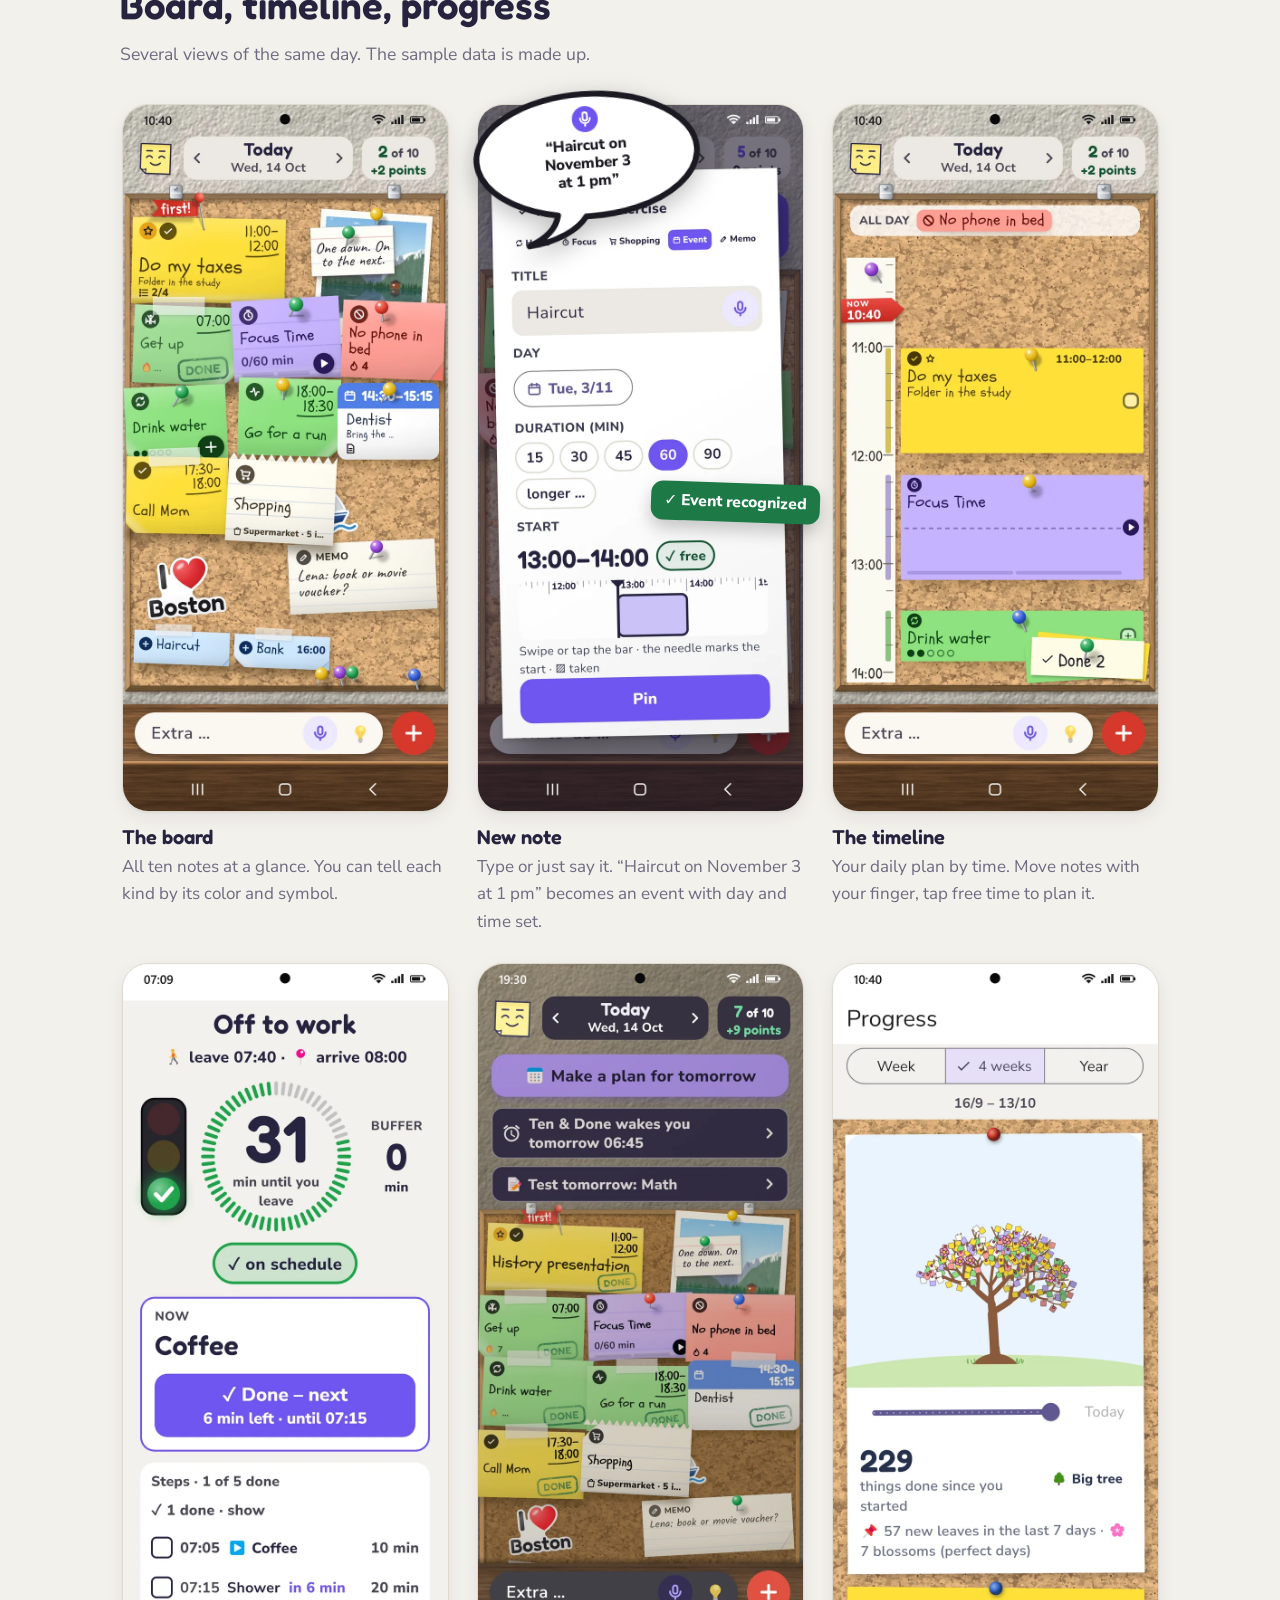
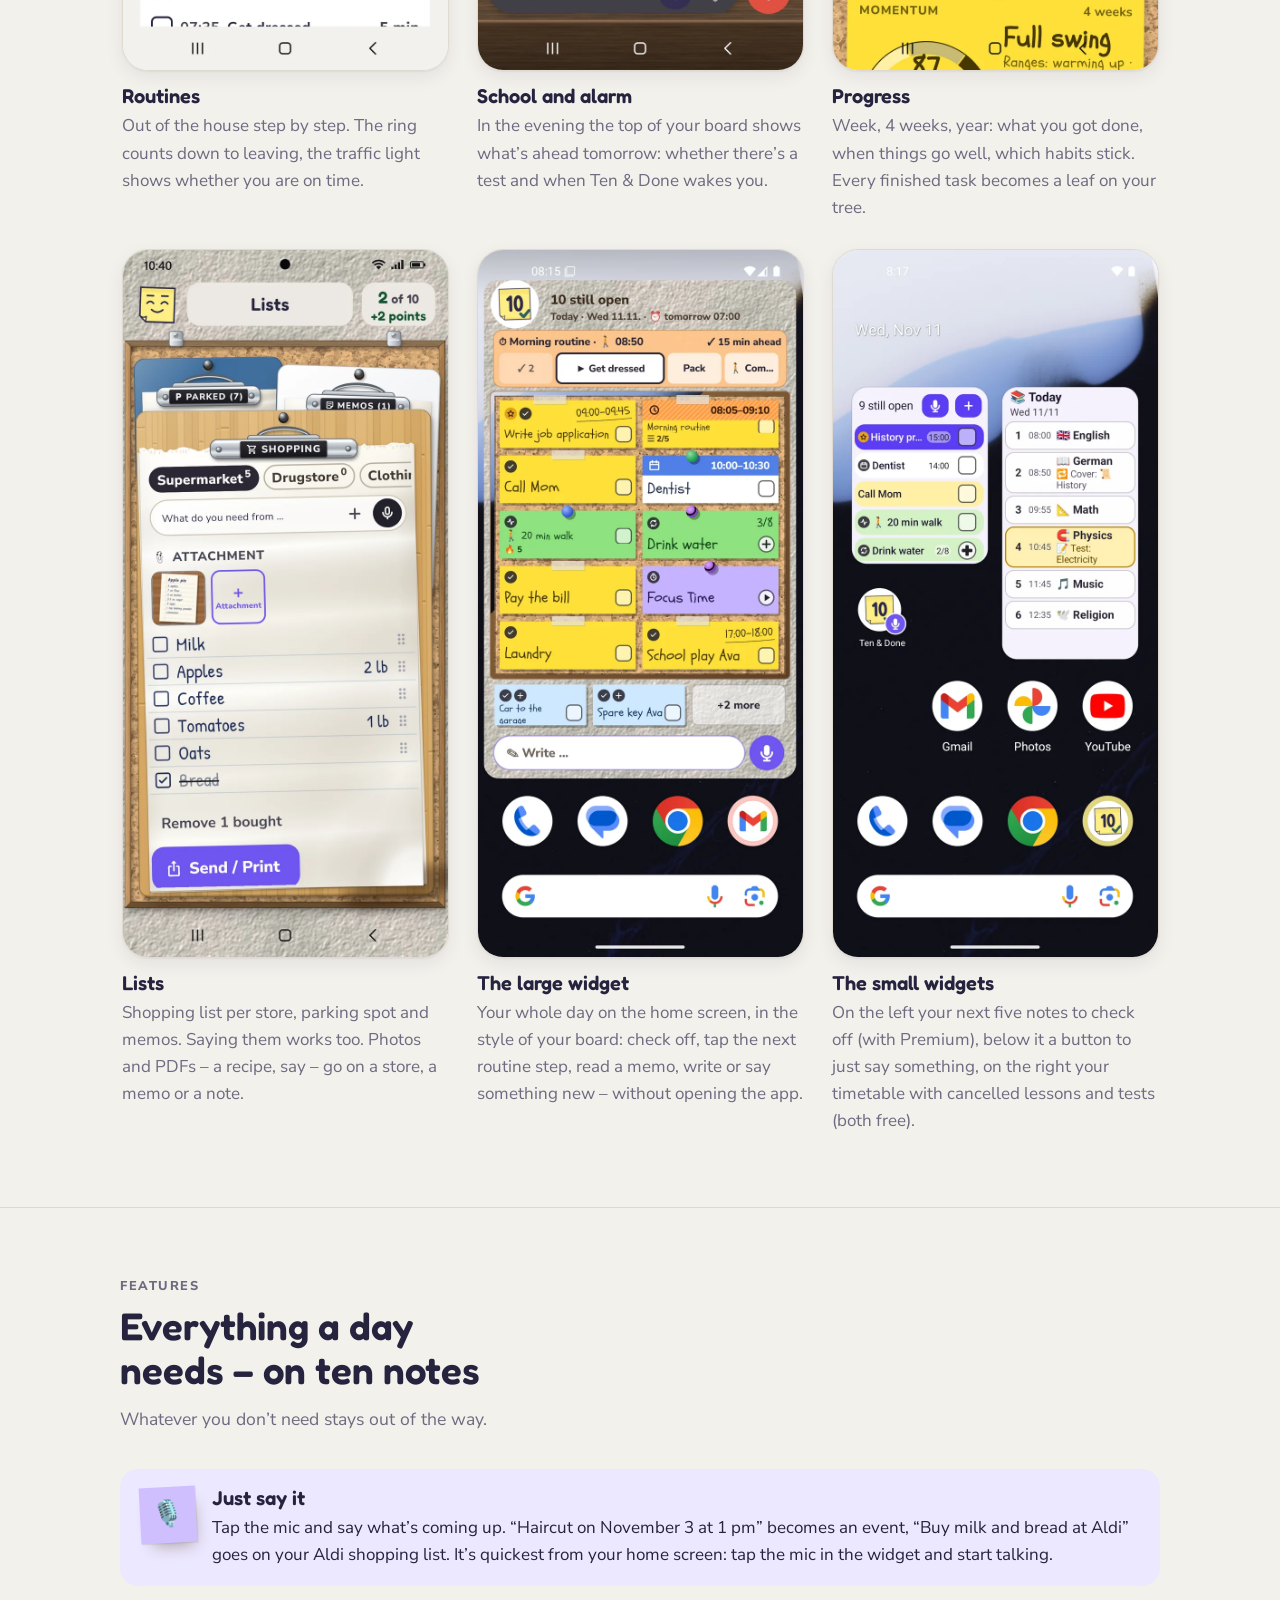
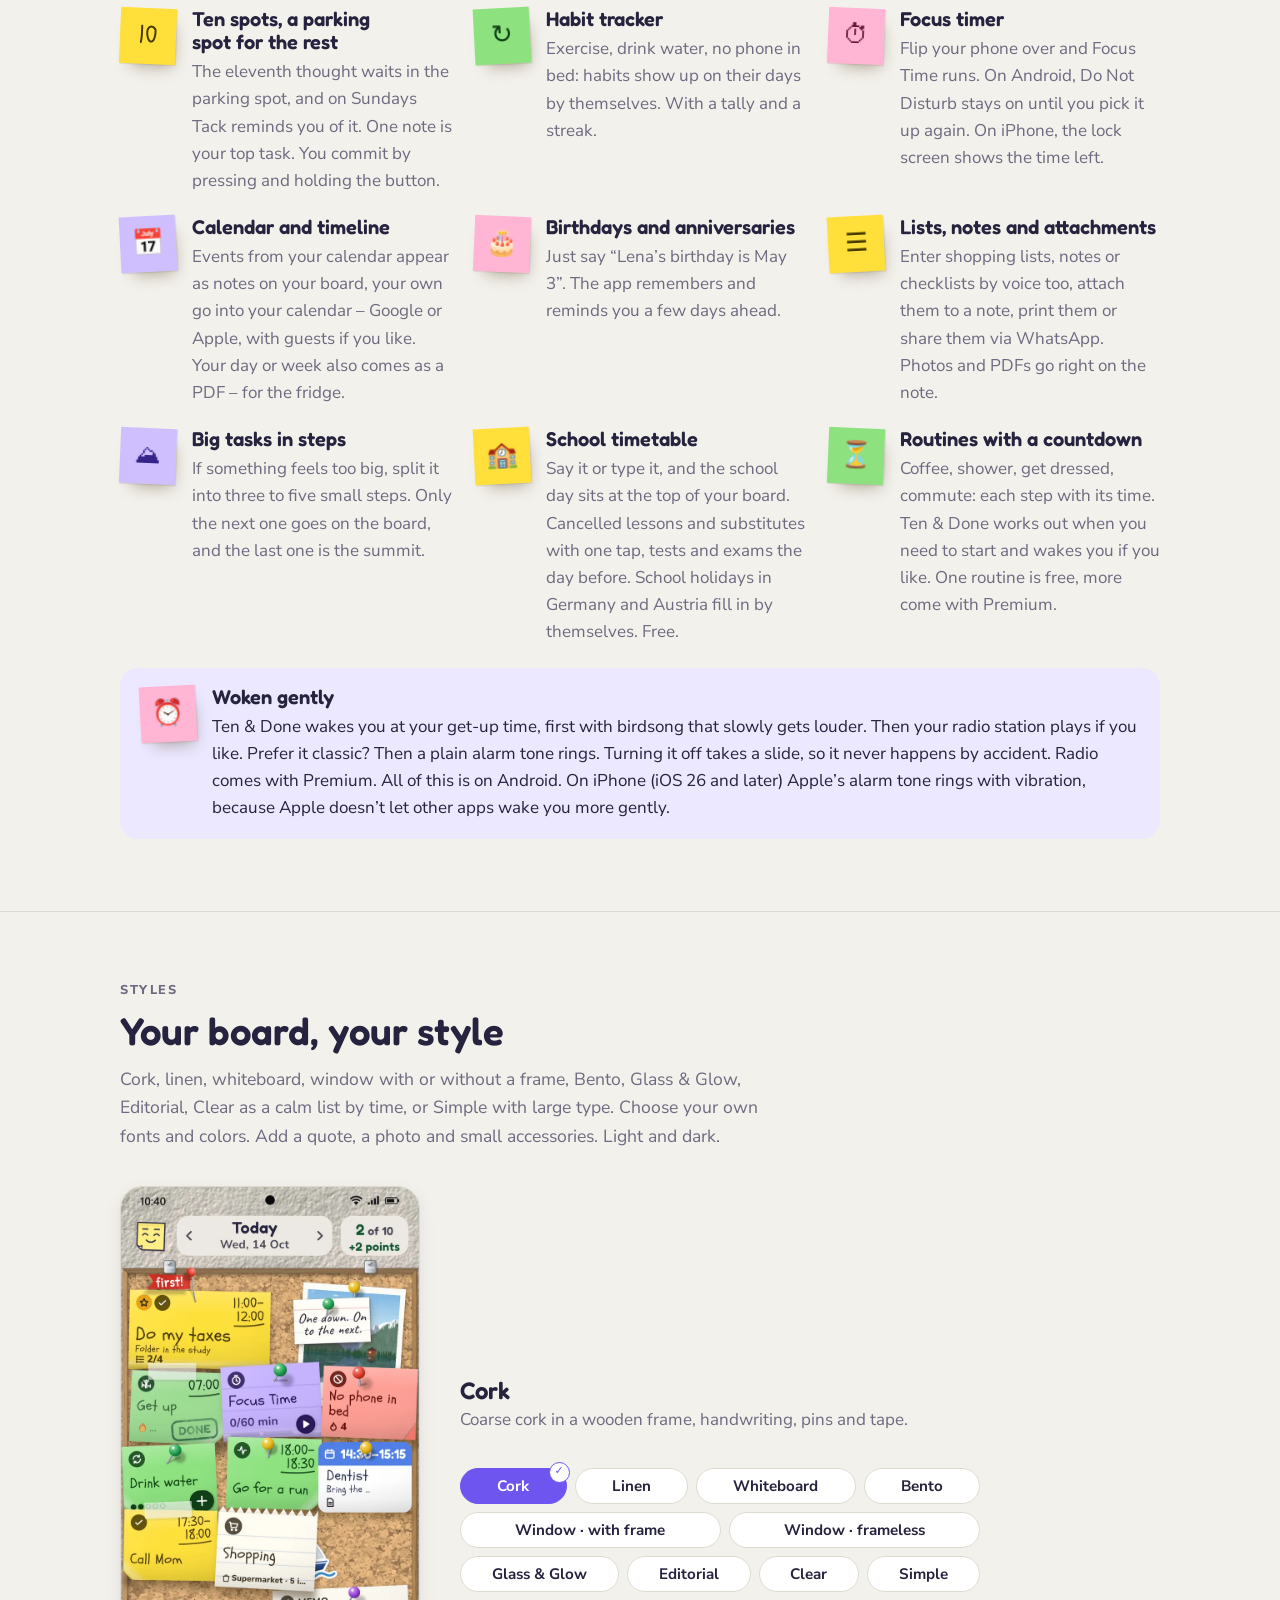
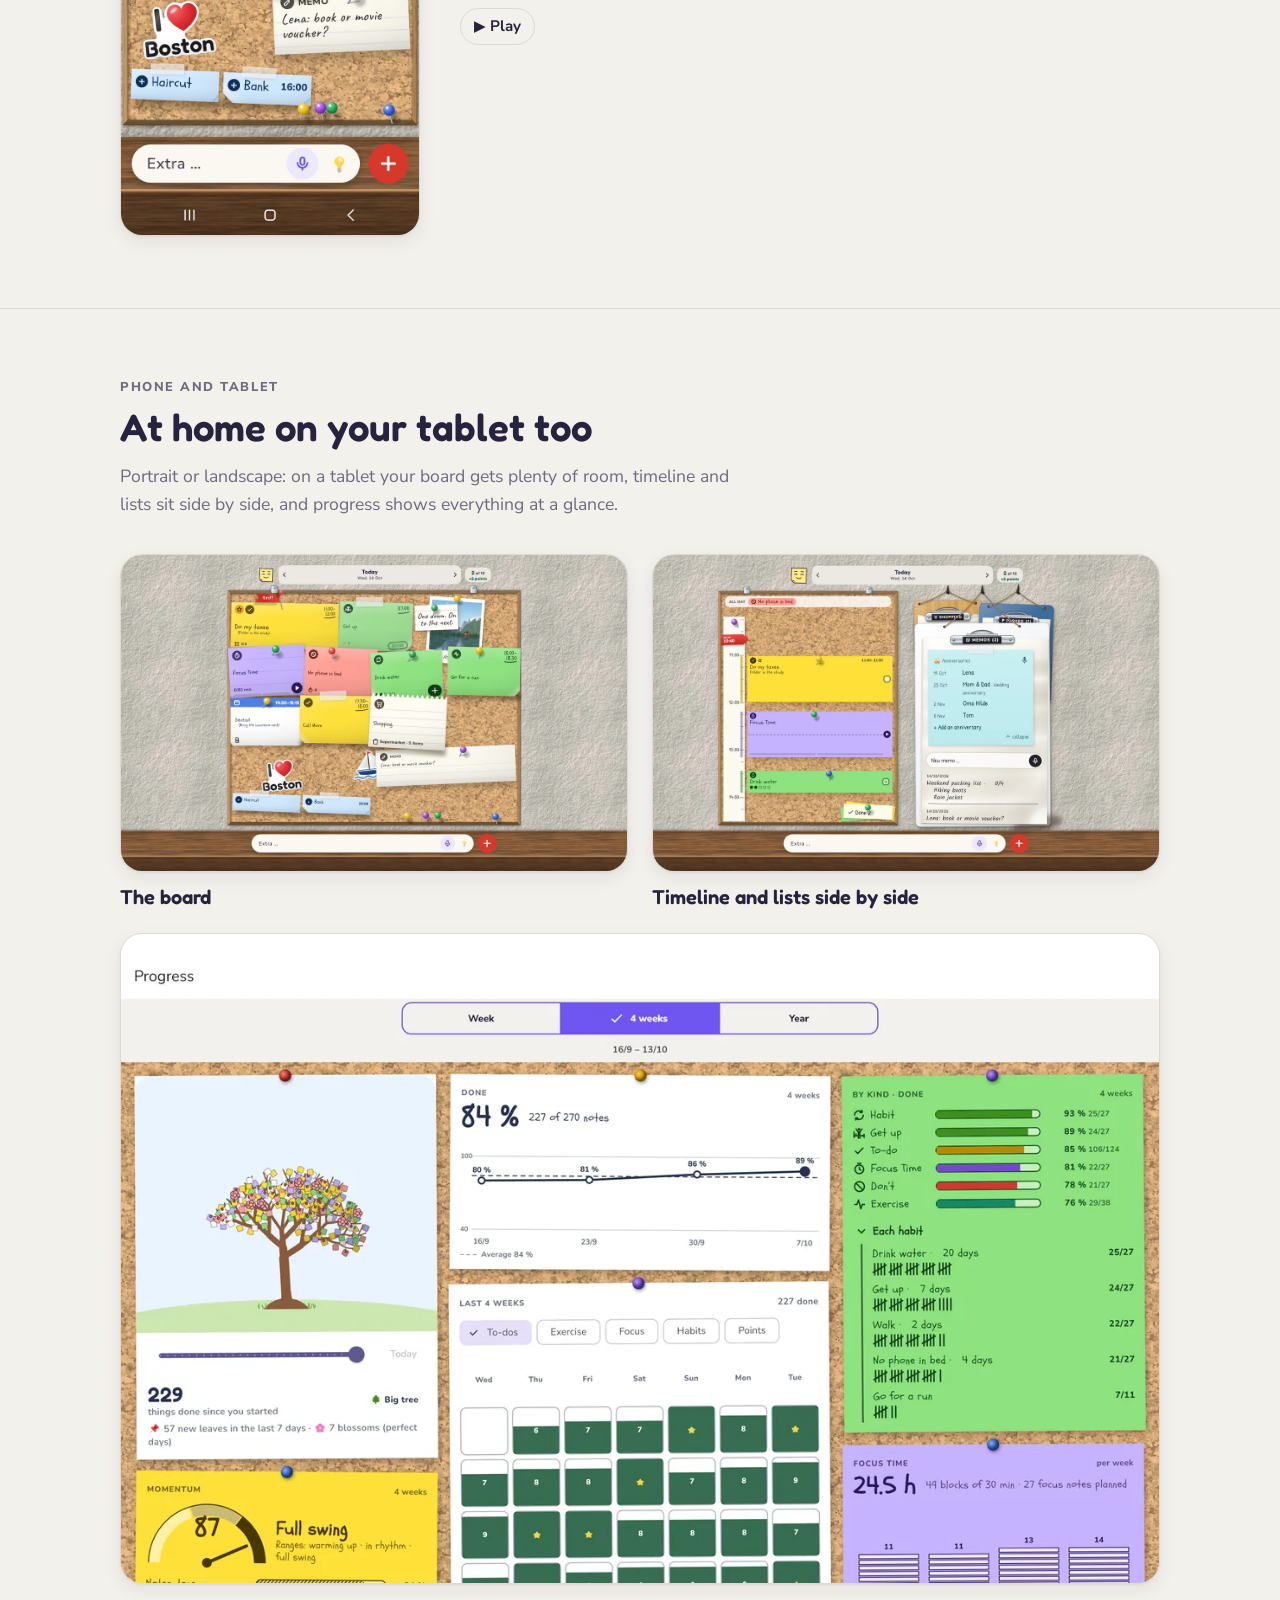
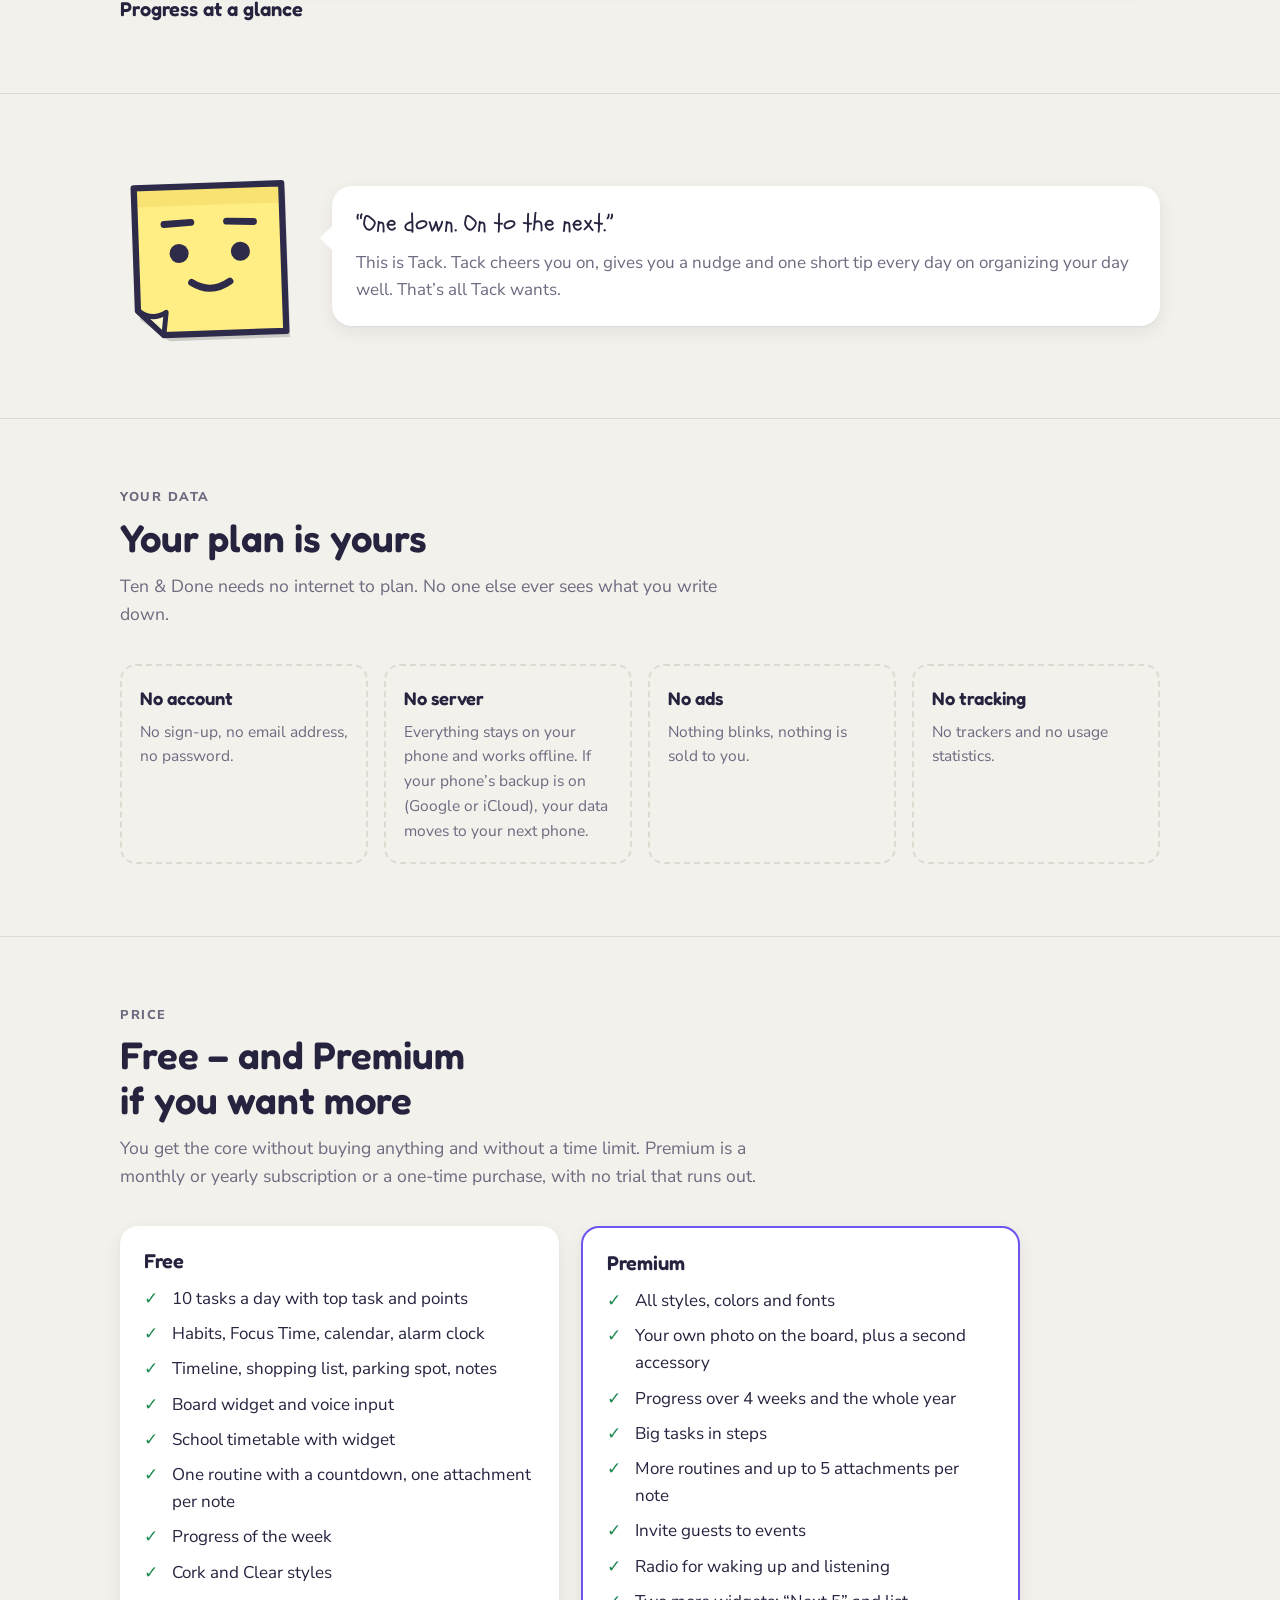
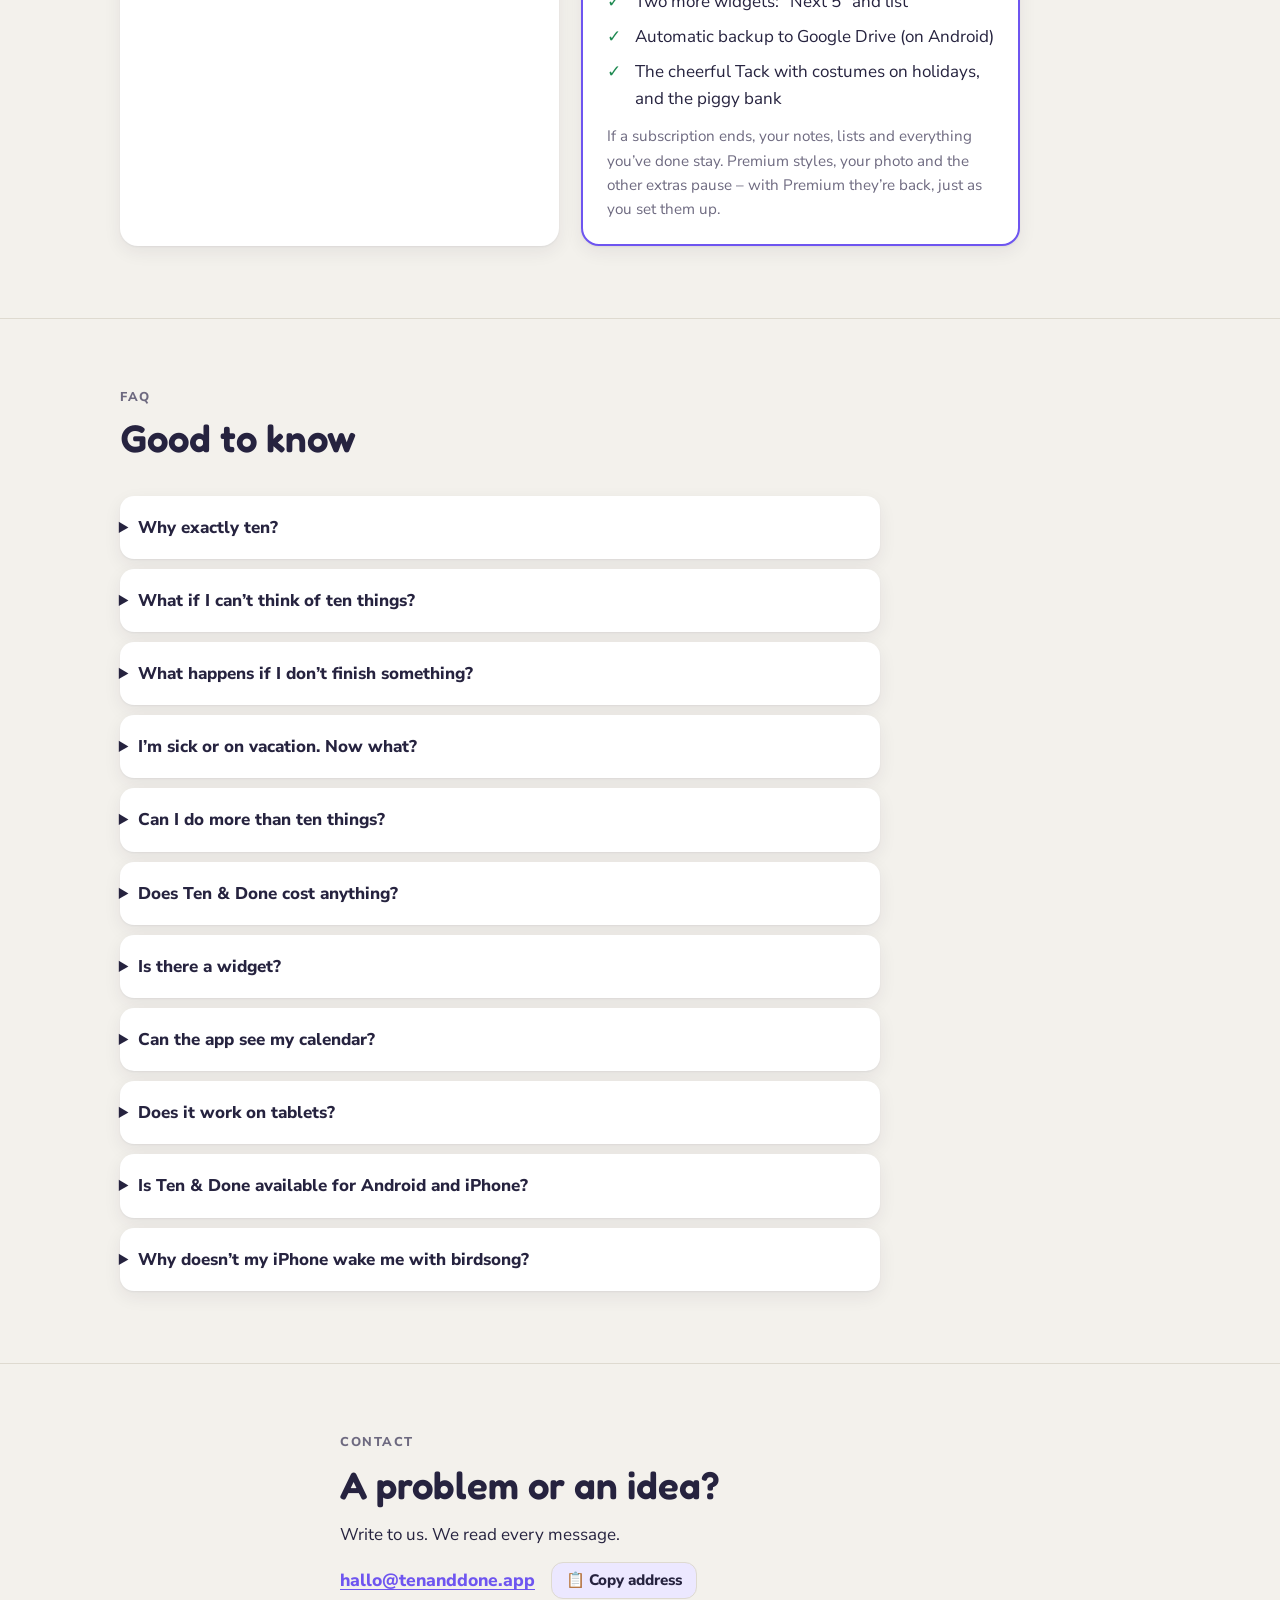
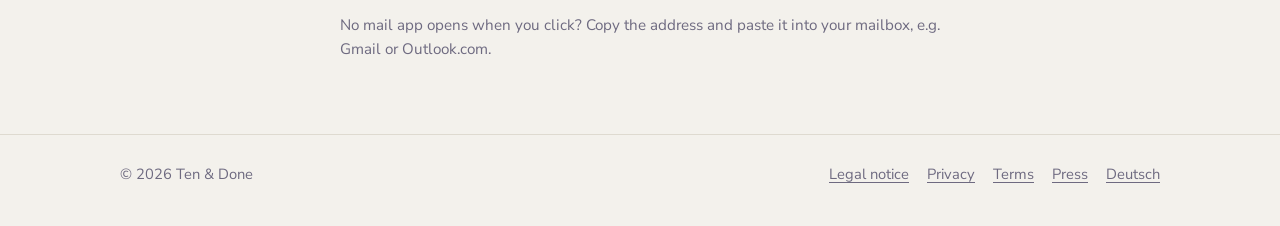
==== commit 17a8d039: "Wecker am iPhone: Erklaerung" ====
--- a/en/index.html
+++ b/en/index.html
@@ -185,7 +185,7 @@
         <div class="feature"><span class="tag t-c" aria-hidden="true">⛰</span><div><h3>Big tasks in steps</h3><p>If something feels too big, split it into three to five small steps. Only the next one goes on the board, and the last one is the summit.</p></div></div>
         <div class="feature"><span class="tag t-a" aria-hidden="true">🏫</span><div><h3>School timetable</h3><p>Say it or type it, and the school day sits at the top of your board. Cancelled lessons and substitutes with one tap, tests and exams the day before. School holidays in Germany and Austria fill in by themselves. Free.</p></div></div>
         <div class="feature"><span class="tag t-b" aria-hidden="true">⏳</span><div><h3>Routines with a countdown</h3><p>Coffee, shower, get dressed, commute: each step with its time. Ten &amp; Done works out when you need to start and wakes you if you like. One routine is free, more come with Premium.</p></div></div>
-        <div class="feature wide"><span class="tag t-f" aria-hidden="true">⏰</span><div><h3>Woken gently</h3><p>Ten &amp; Done wakes you at your get-up time, first with birdsong that slowly gets louder. Then your radio station plays if you like. Prefer it classic? Then a plain alarm tone rings. Turning it off takes a slide, so it never happens by accident. Radio comes with Premium. On iPhone from iOS 26.</p></div></div>
+        <div class="feature wide"><span class="tag t-f" aria-hidden="true">⏰</span><div><h3>Woken gently</h3><p>Ten &amp; Done wakes you at your get-up time, first with birdsong that slowly gets louder. Then your radio station plays if you like. Prefer it classic? Then a plain alarm tone rings. Turning it off takes a slide, so it never happens by accident. Radio comes with Premium. All of this is on Android. On iPhone (iOS 26 and later) Apple’s alarm tone rings with vibration, because Apple doesn’t let other apps wake you more gently.</p></div></div>
       </div>
     </div>
   </section>
@@ -349,6 +349,10 @@
         <details>
           <summary>Is Ten &amp; Done available for Android and iPhone?</summary>
           <p>Yes. Ten &amp; Done is available for Android phones and tablets and for iPhone and iPad.</p>
+        </details>
+        <details>
+          <summary>Why doesn’t my iPhone wake me with birdsong?</summary>
+          <p>Because Apple doesn’t allow it for other apps: their alarms always vibrate, don’t slowly get louder and can’t play radio. On iPhone, Ten &amp; Done therefore wakes you with Apple’s alarm tone, snooze 5 minutes, at most 3 times. Only Apple’s own sleep schedule alarm wakes you gently with birdsong and without vibration (Clock app › Alarms › Sleep | Wake Up). If you use it, leave the Ten &amp; Done alarm off.</p>
         </details>
       </div>
     </div>
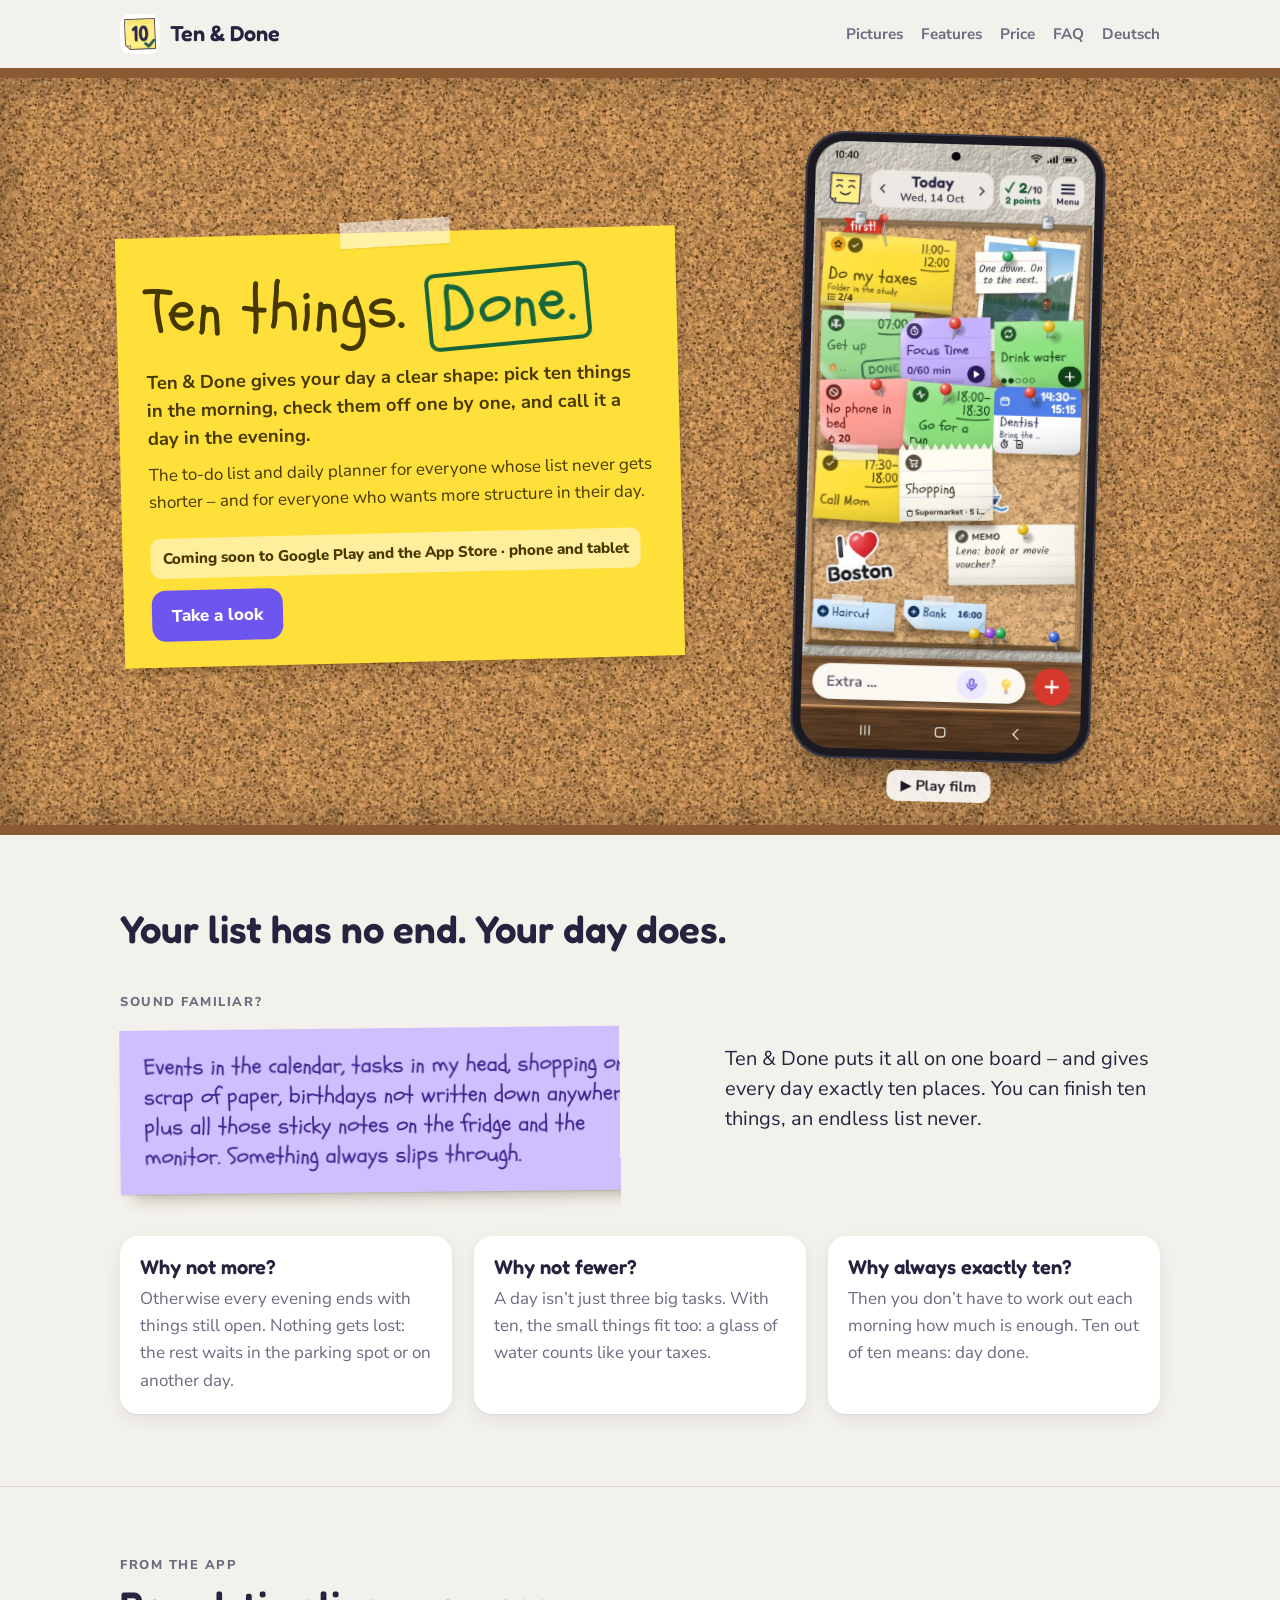
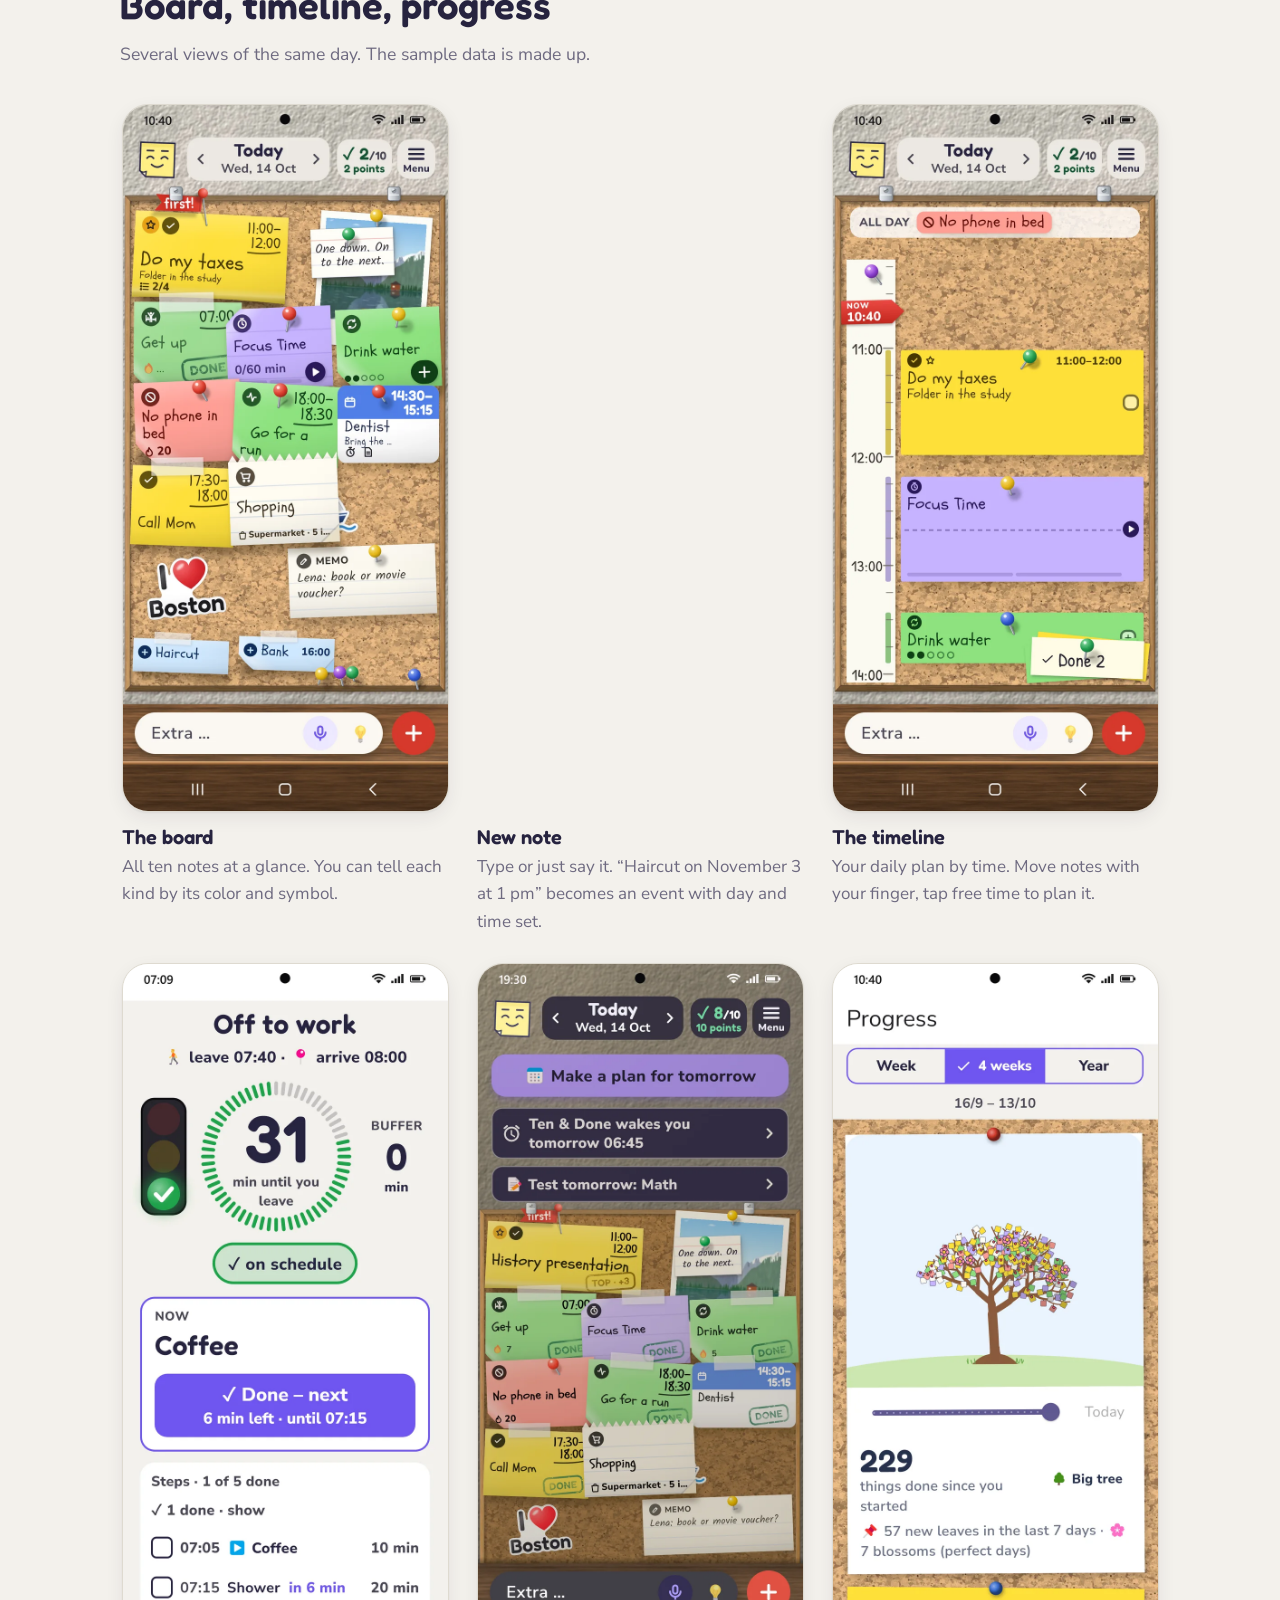
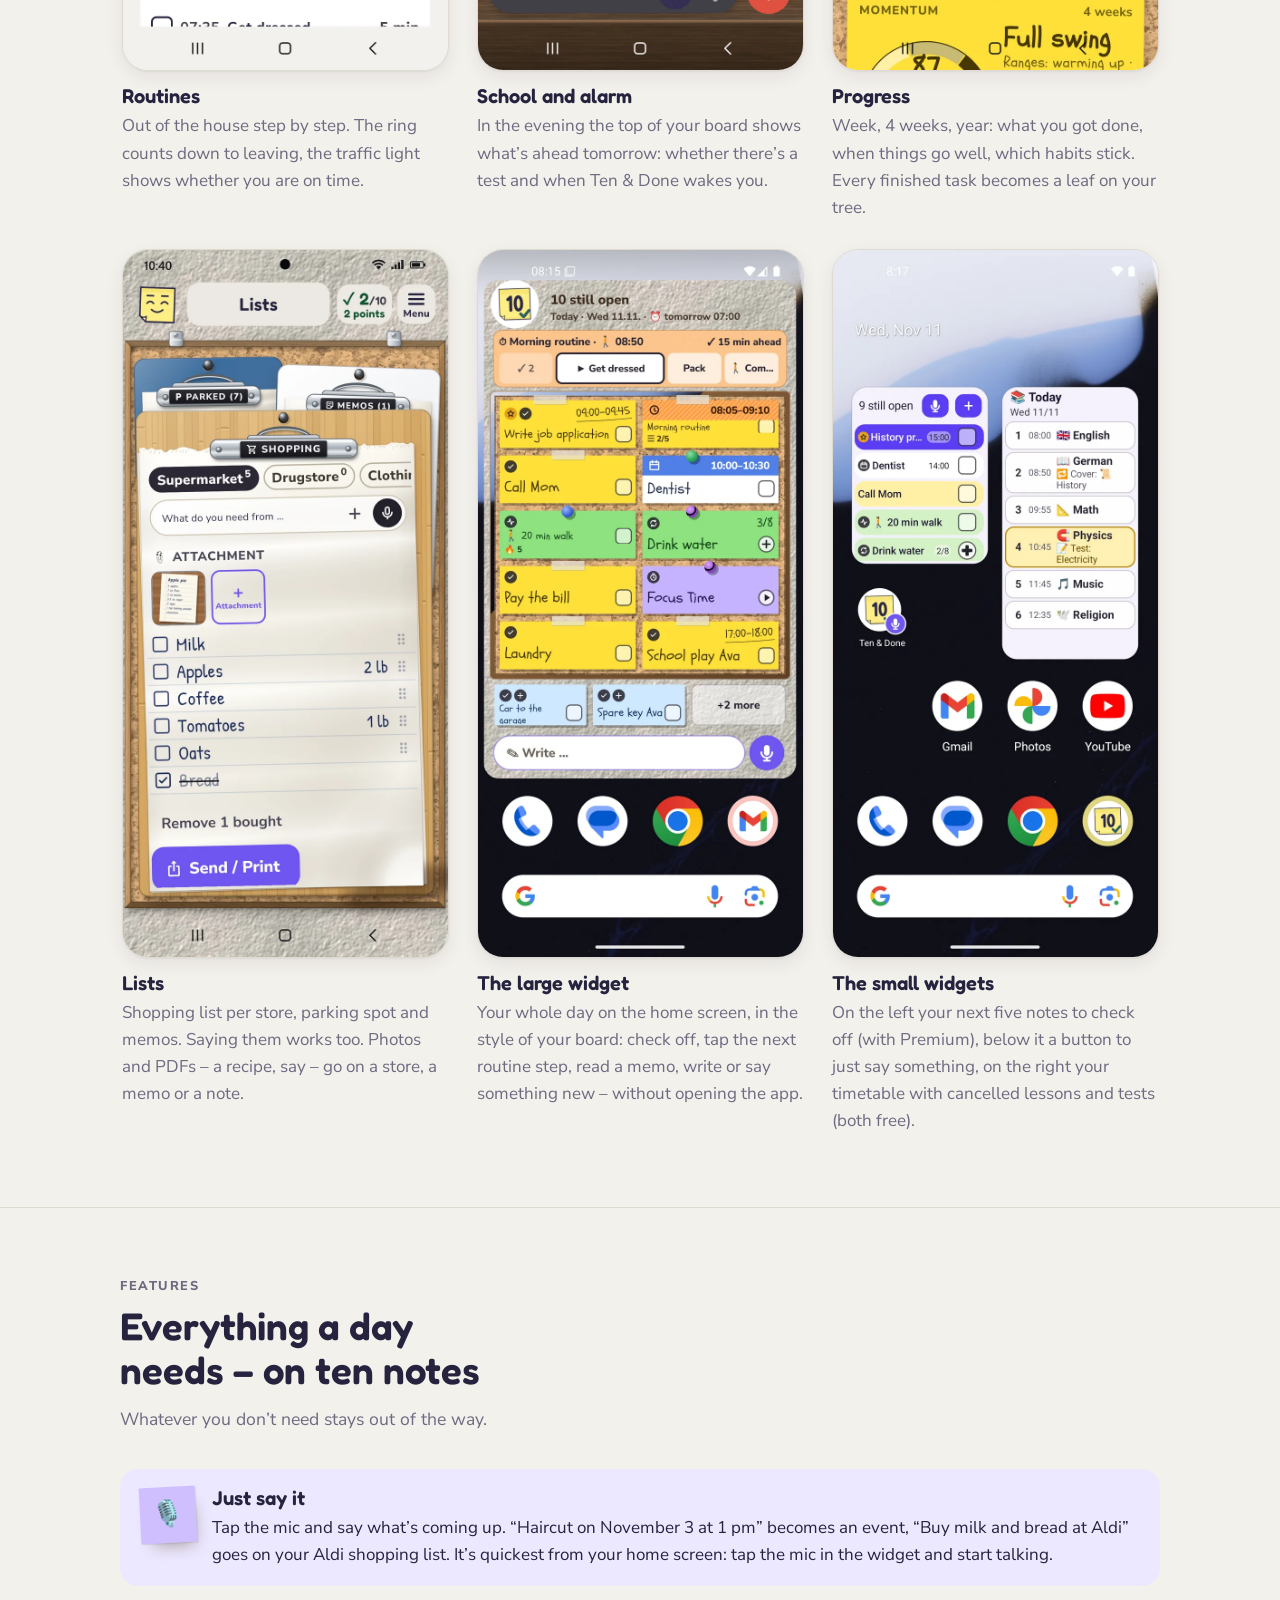
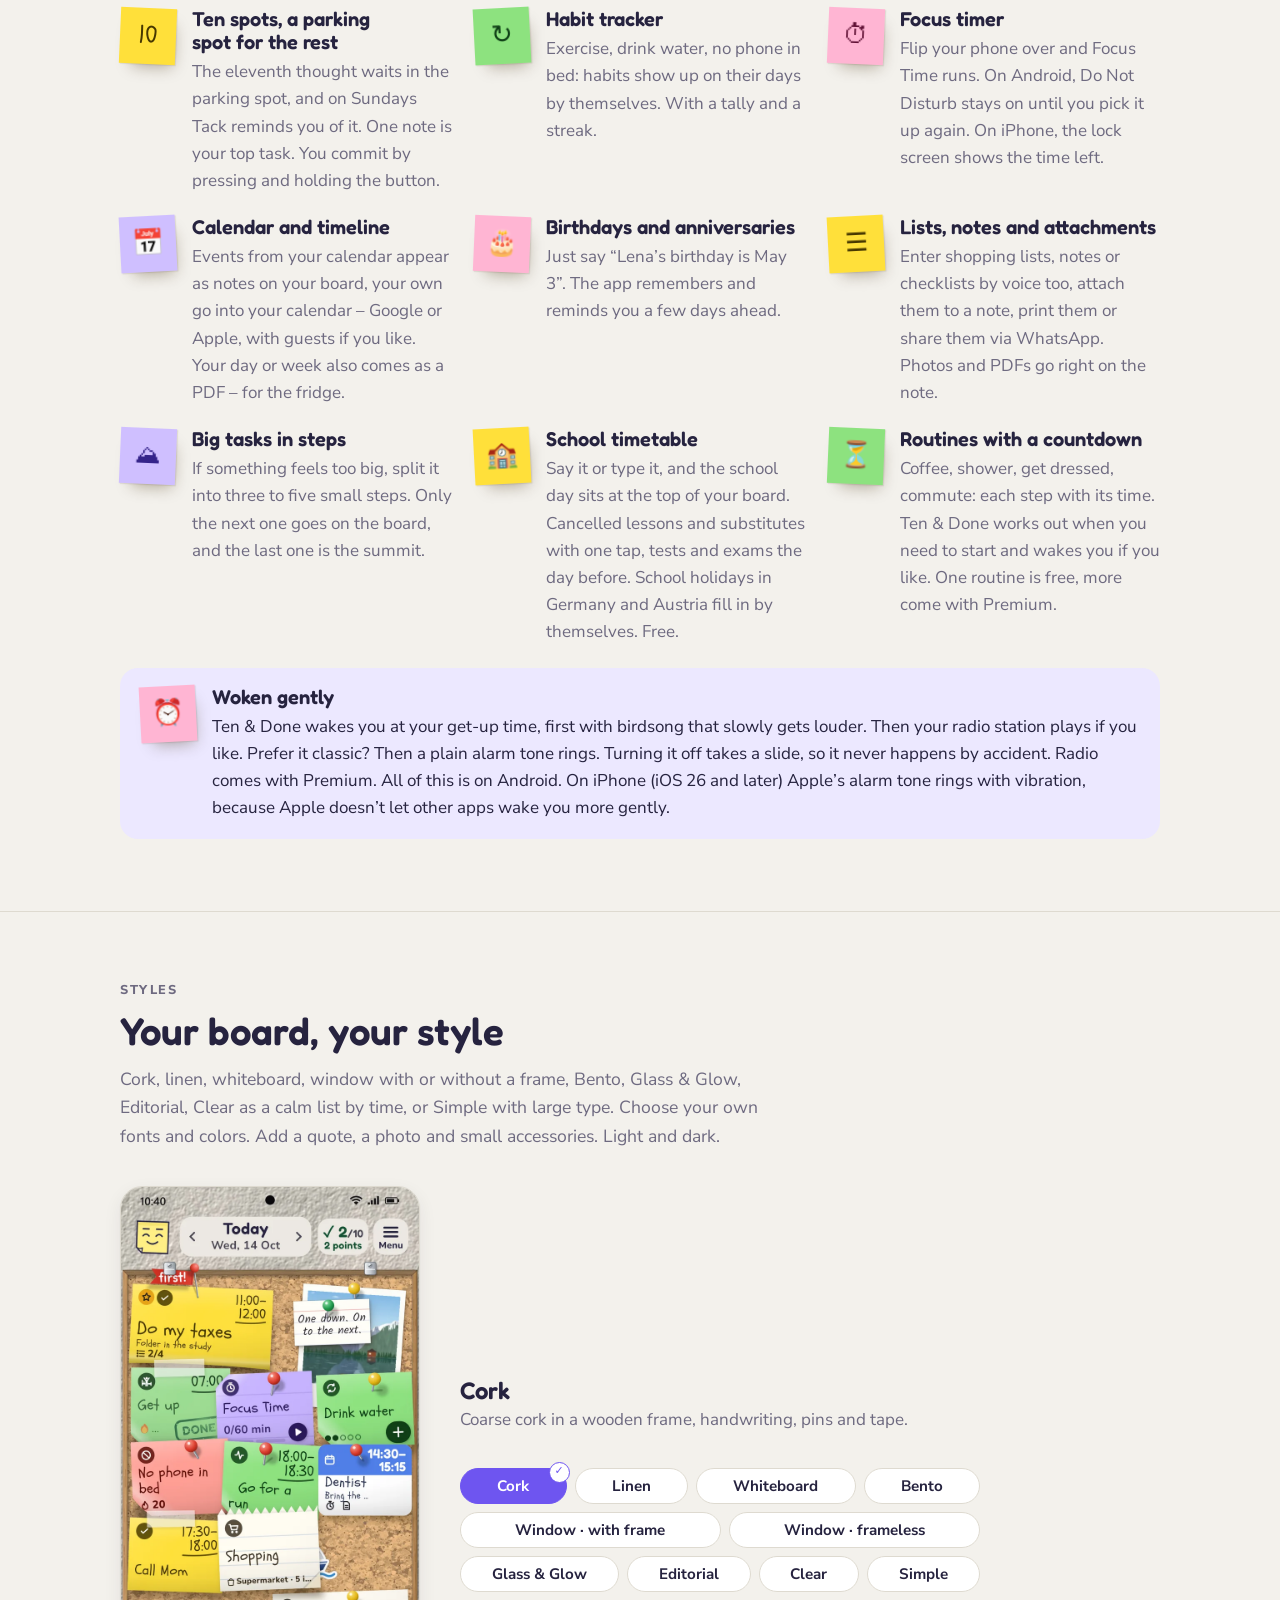
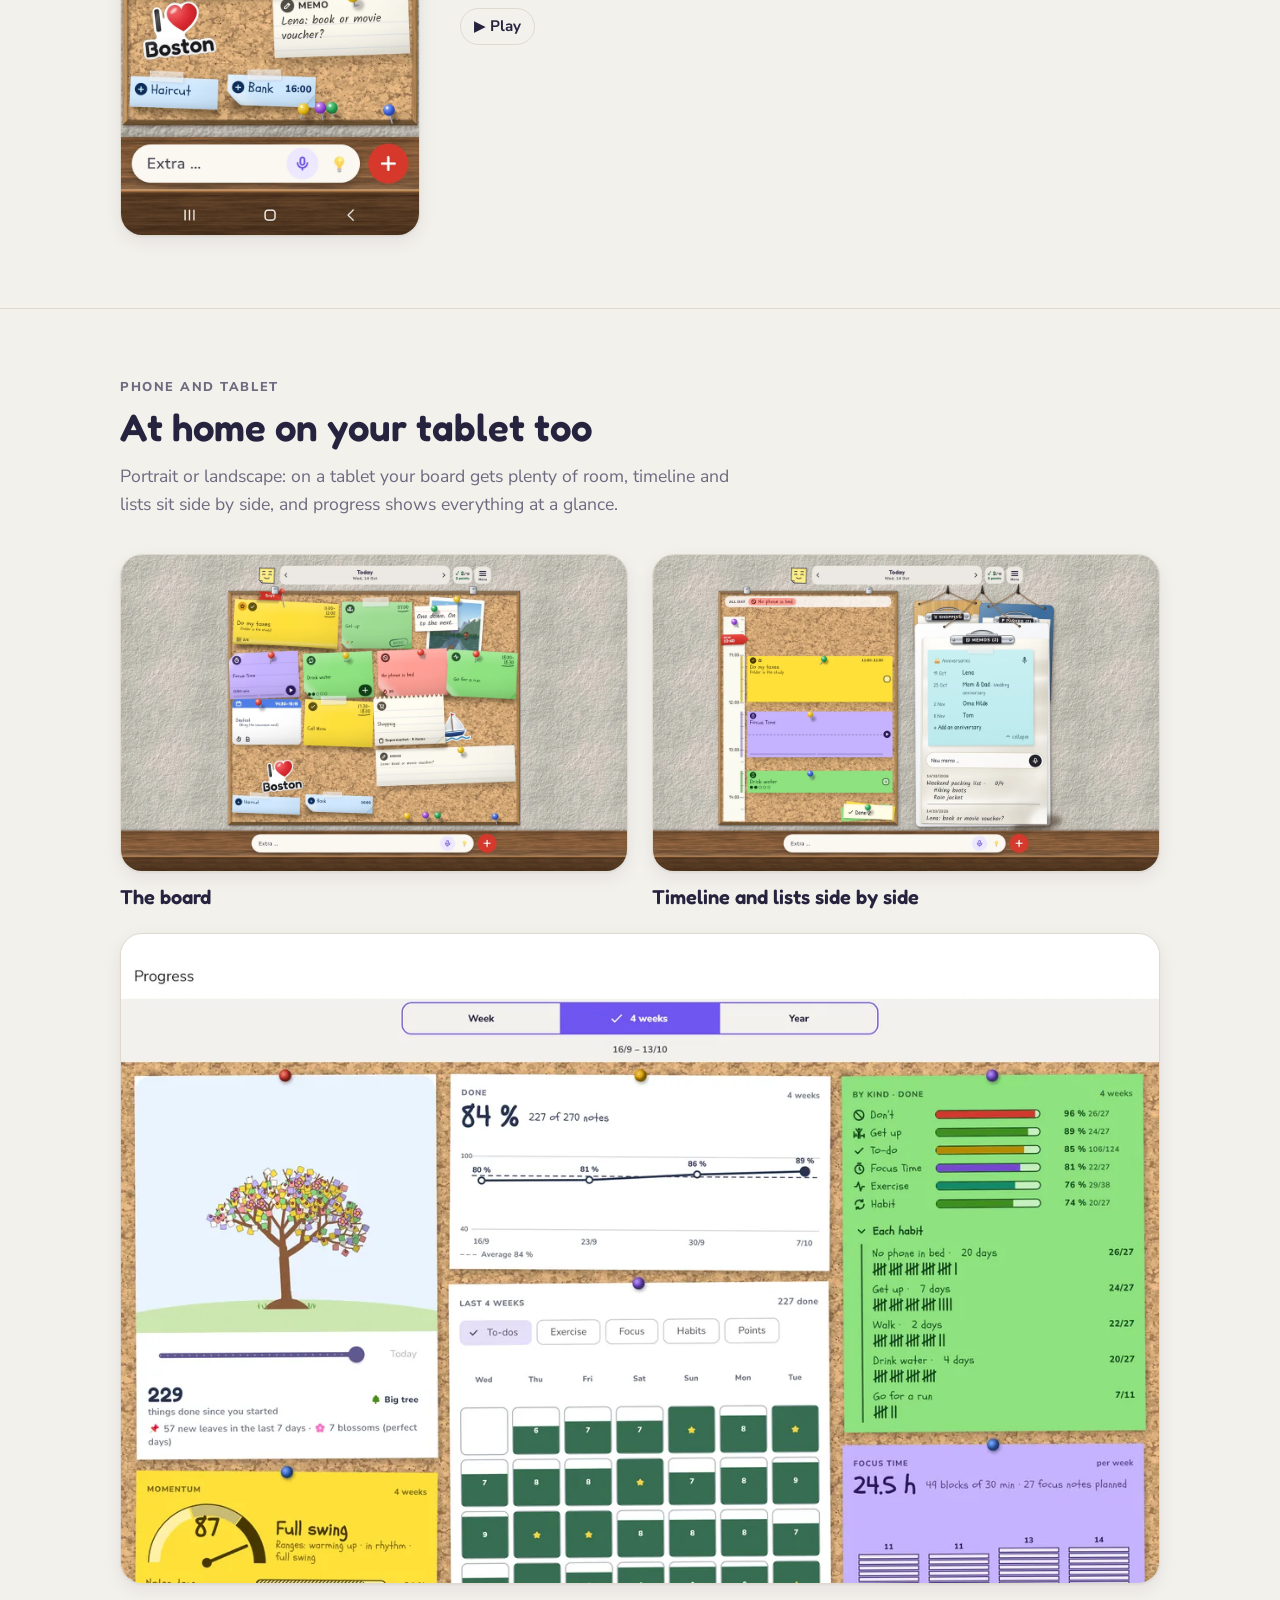
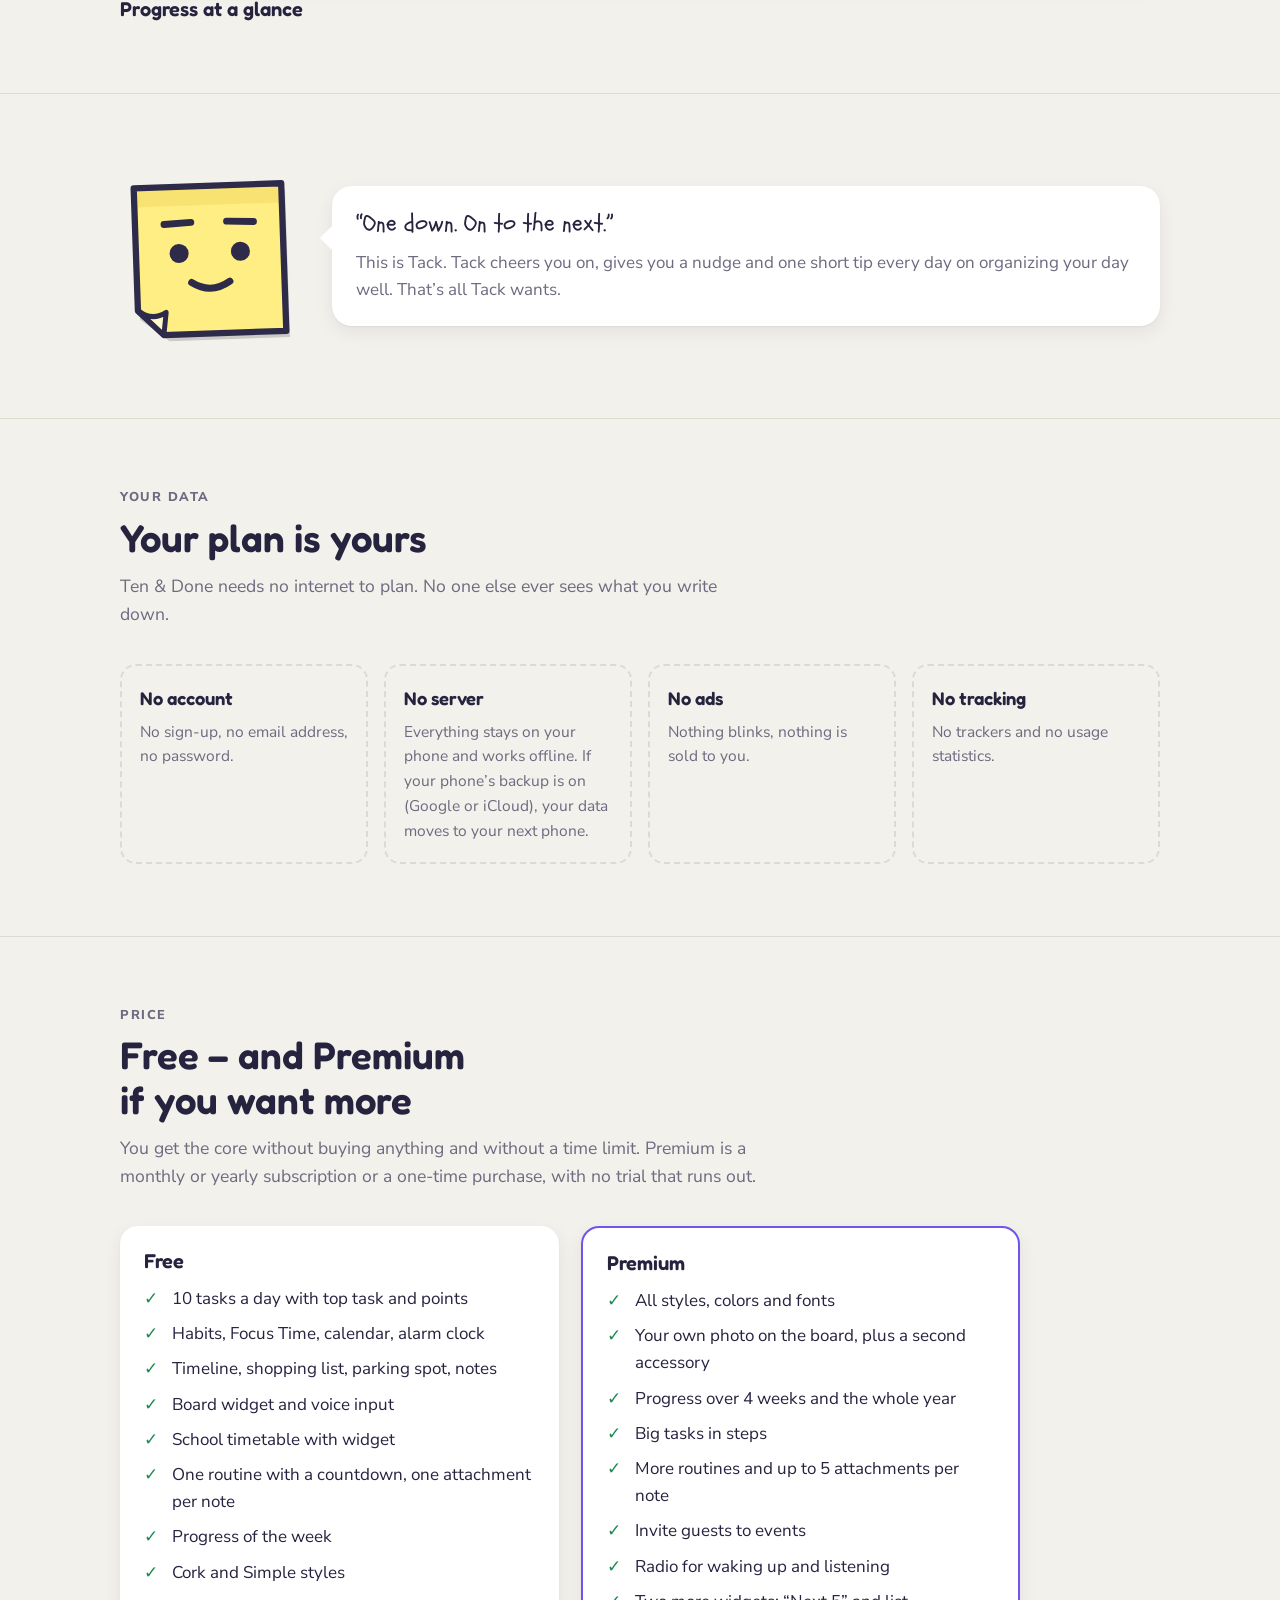
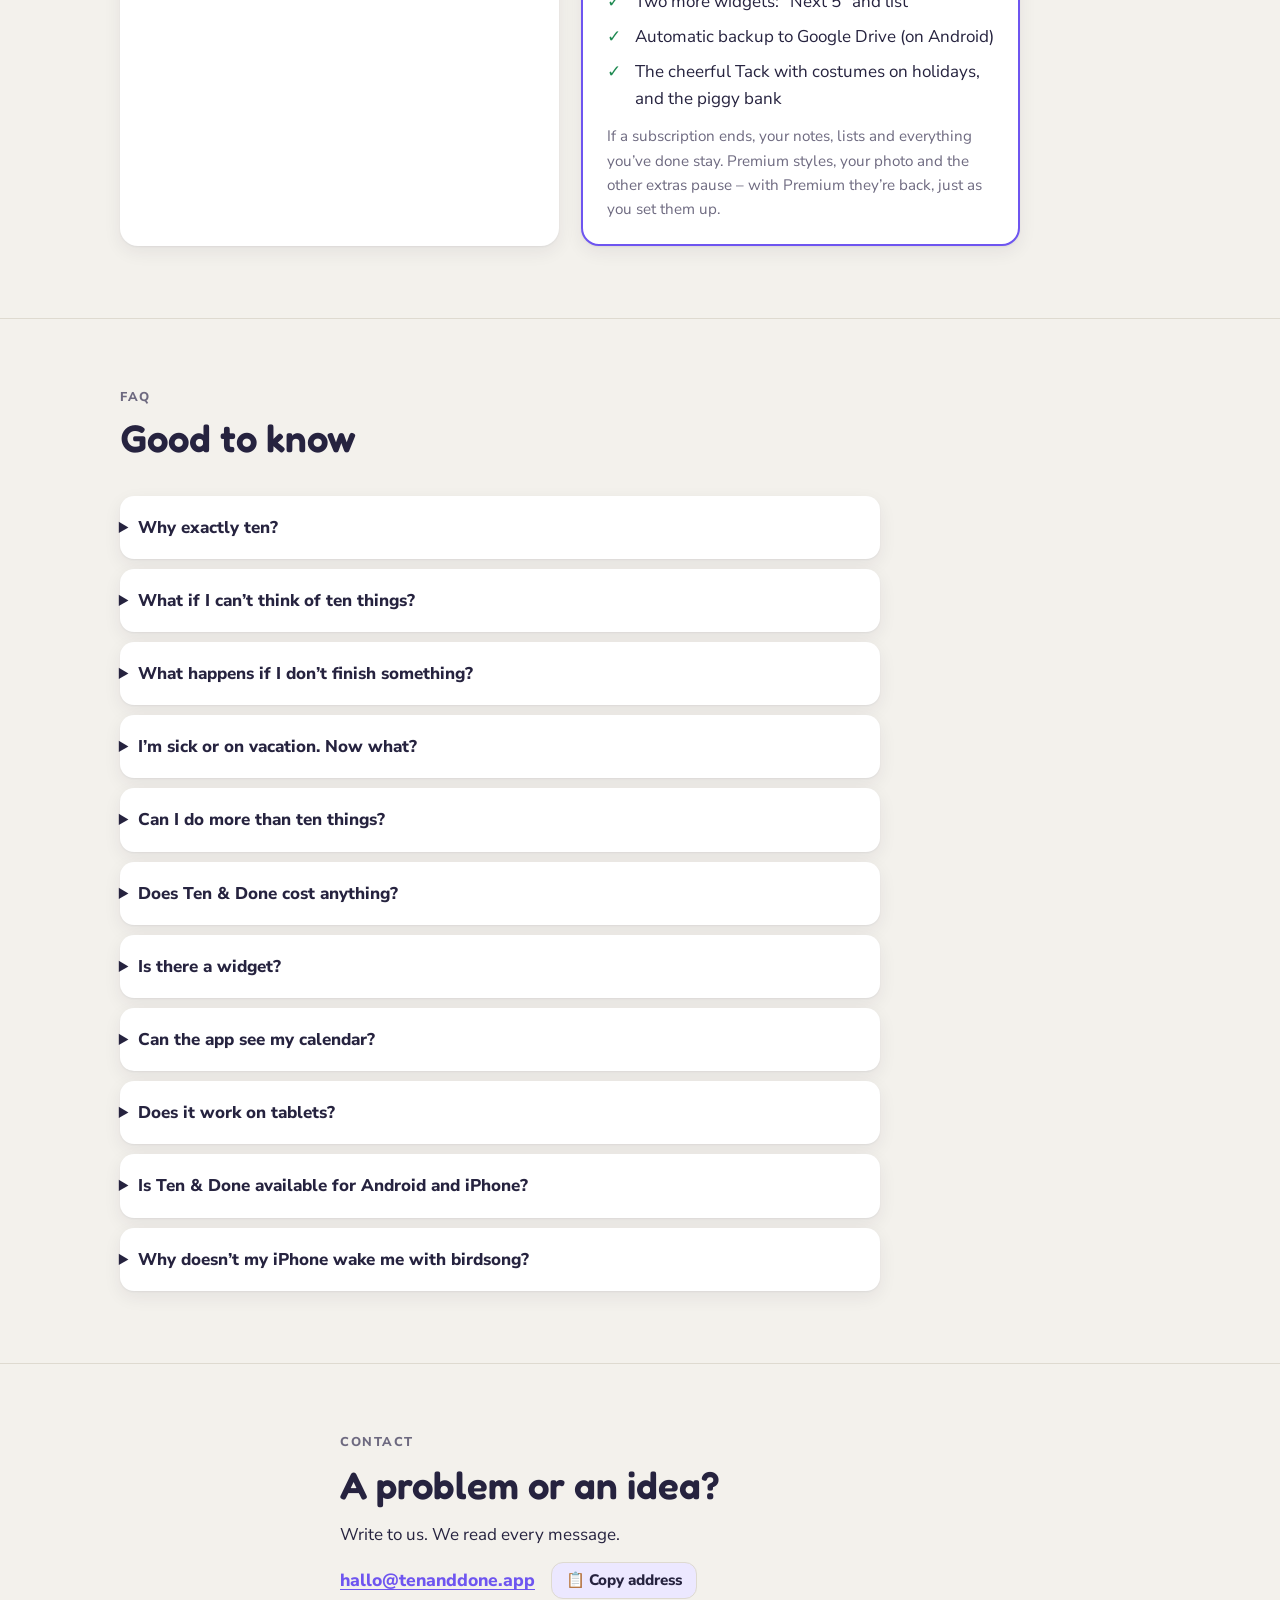
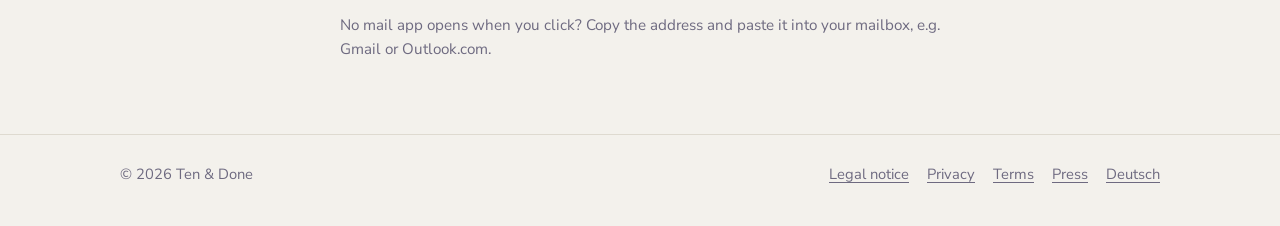
==== commit 81f13f1f: "Einfach kostenlos, Klar Premium; Bilder und Film mit neuer Kopfzeile; Testseite ohne Tack's Ecke" ====
--- a/en/index.html
+++ b/en/index.html
@@ -83,7 +83,7 @@
       </div>
     </div>
     <div class="phone">
-      <video class="film" autoplay muted loop playsinline preload="auto" poster="../img/brett_en.webp" width="720" height="1560" aria-label="Short film from the app: on the cork board the notes get checked off one by one, each gets its “Done” stamp, with confetti. At ten out of ten all notes fly into a stack with the “Ten &amp; Done” banner.">
+      <video class="film" autoplay muted loop playsinline preload="auto" poster="../img/brett_en.webp" width="720" height="1560" aria-label="Short film from the app: on the cork board the notes get checked off one by one, each gets its “Done” stamp, and the points add up at the top. At ten out of ten all notes fly into a stack with the “Ten &amp; Done” banner, with confetti.">
         <source src="../img/film_en.mp4" type="video/mp4">
       </video>
       <button class="film-stop" type="button" data-stop="⏸ Pause film" data-go="▶ Play film" hidden>⏸ Pause film</button>
@@ -143,7 +143,7 @@
         </figure>
         <figure>
           <picture>
-            <img src="../img/schule_en.webp" width="720" height="1560" loading="lazy" alt="A student’s board in the evening at 19:30 under warm lamp light, at the top the bands “Ten &amp; Done wakes you tomorrow 06:45” with an alarm icon and “Test tomorrow: Math”, below them the day’s notes, seven of ten done.">
+            <img src="../img/schule_en.webp" width="720" height="1560" loading="lazy" alt="A student’s board in the evening at 19:30 under warm lamp light, at the top the bands “Ten &amp; Done wakes you tomorrow 06:45” with an alarm icon and “Test tomorrow: Math”, below them the day’s notes, eight of ten done.">
           </picture>
           <figcaption><h3>School and alarm</h3><span>In the evening the top of your board shows what’s ahead tomorrow: whether there’s a test and when Ten &amp; Done wakes you.</span></figcaption>
         </figure>
@@ -280,7 +280,7 @@
             <li>School timetable with widget</li>
             <li>One routine with a countdown, one attachment per note</li>
             <li>Progress of the week</li>
-            <li>Cork and Clear styles</li>
+            <li>Cork and Simple styles</li>
           </ul>
         </div>
         <div class="plan plus">
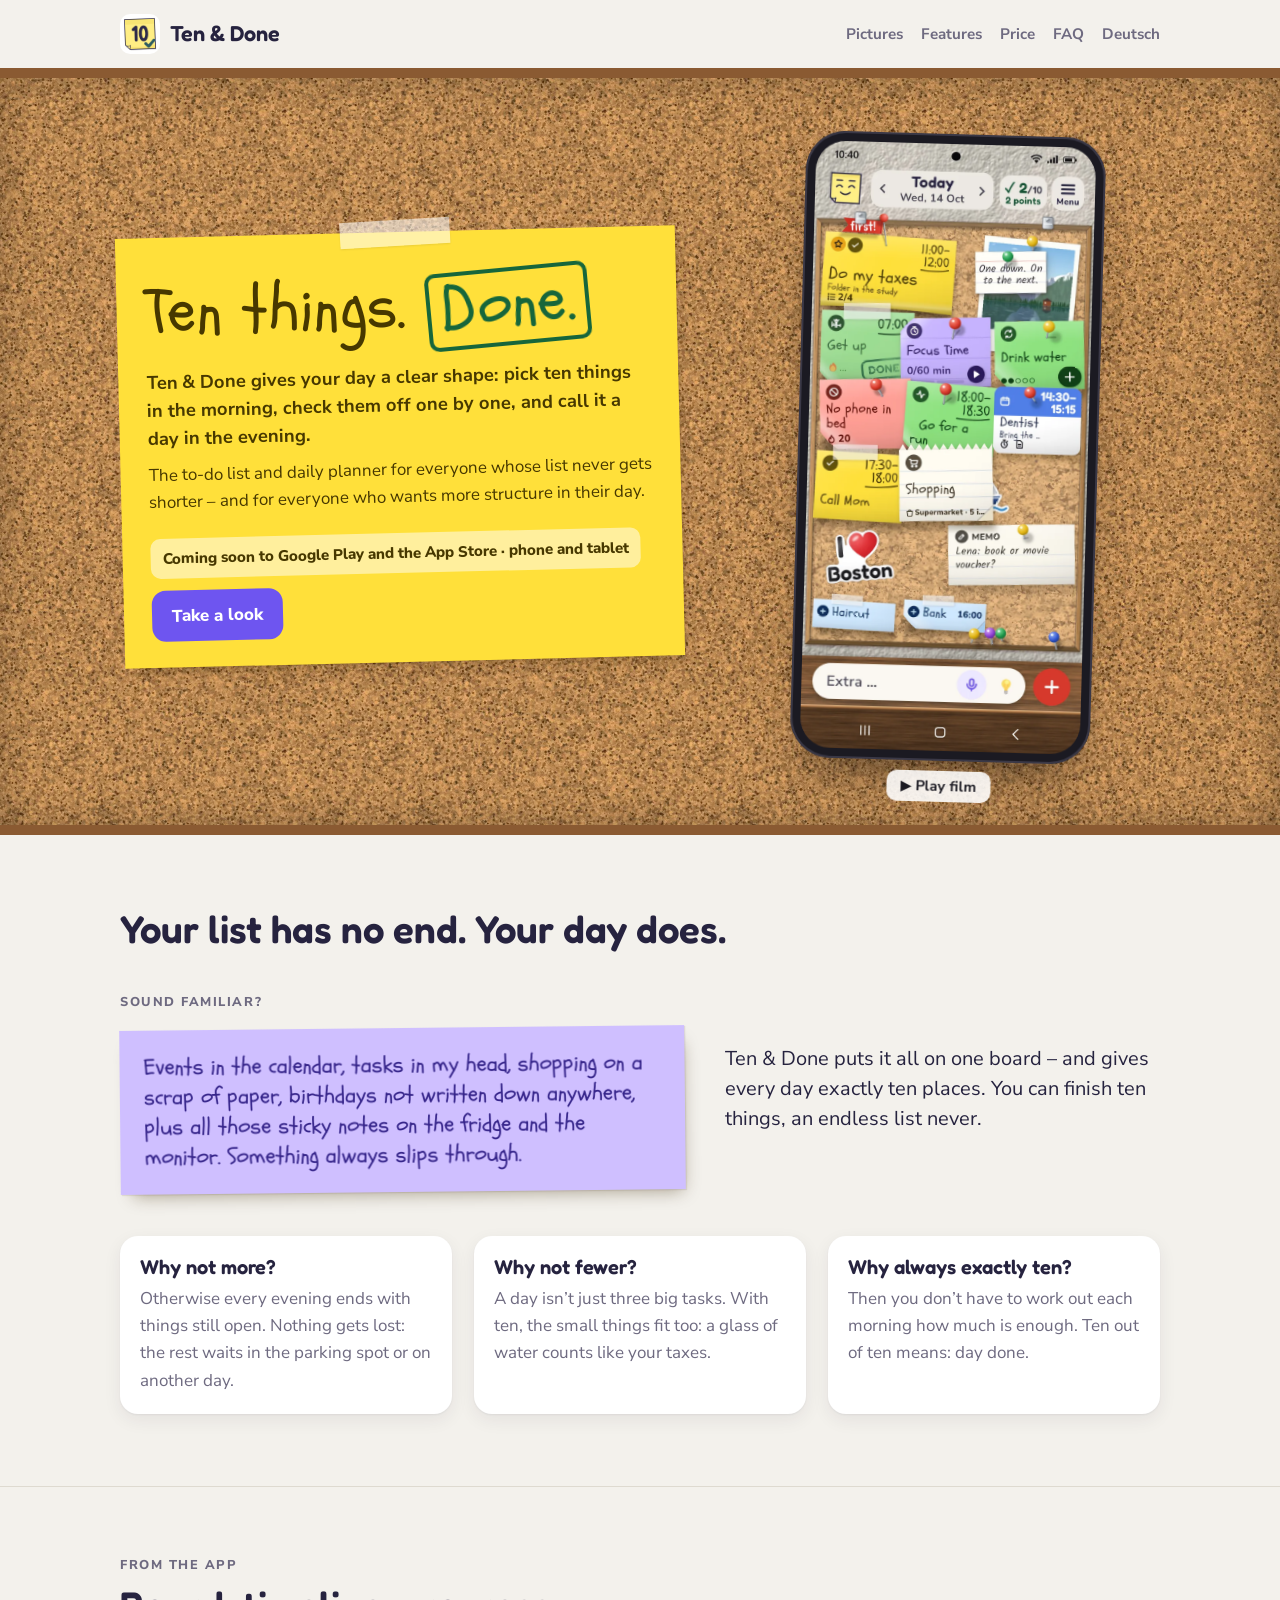
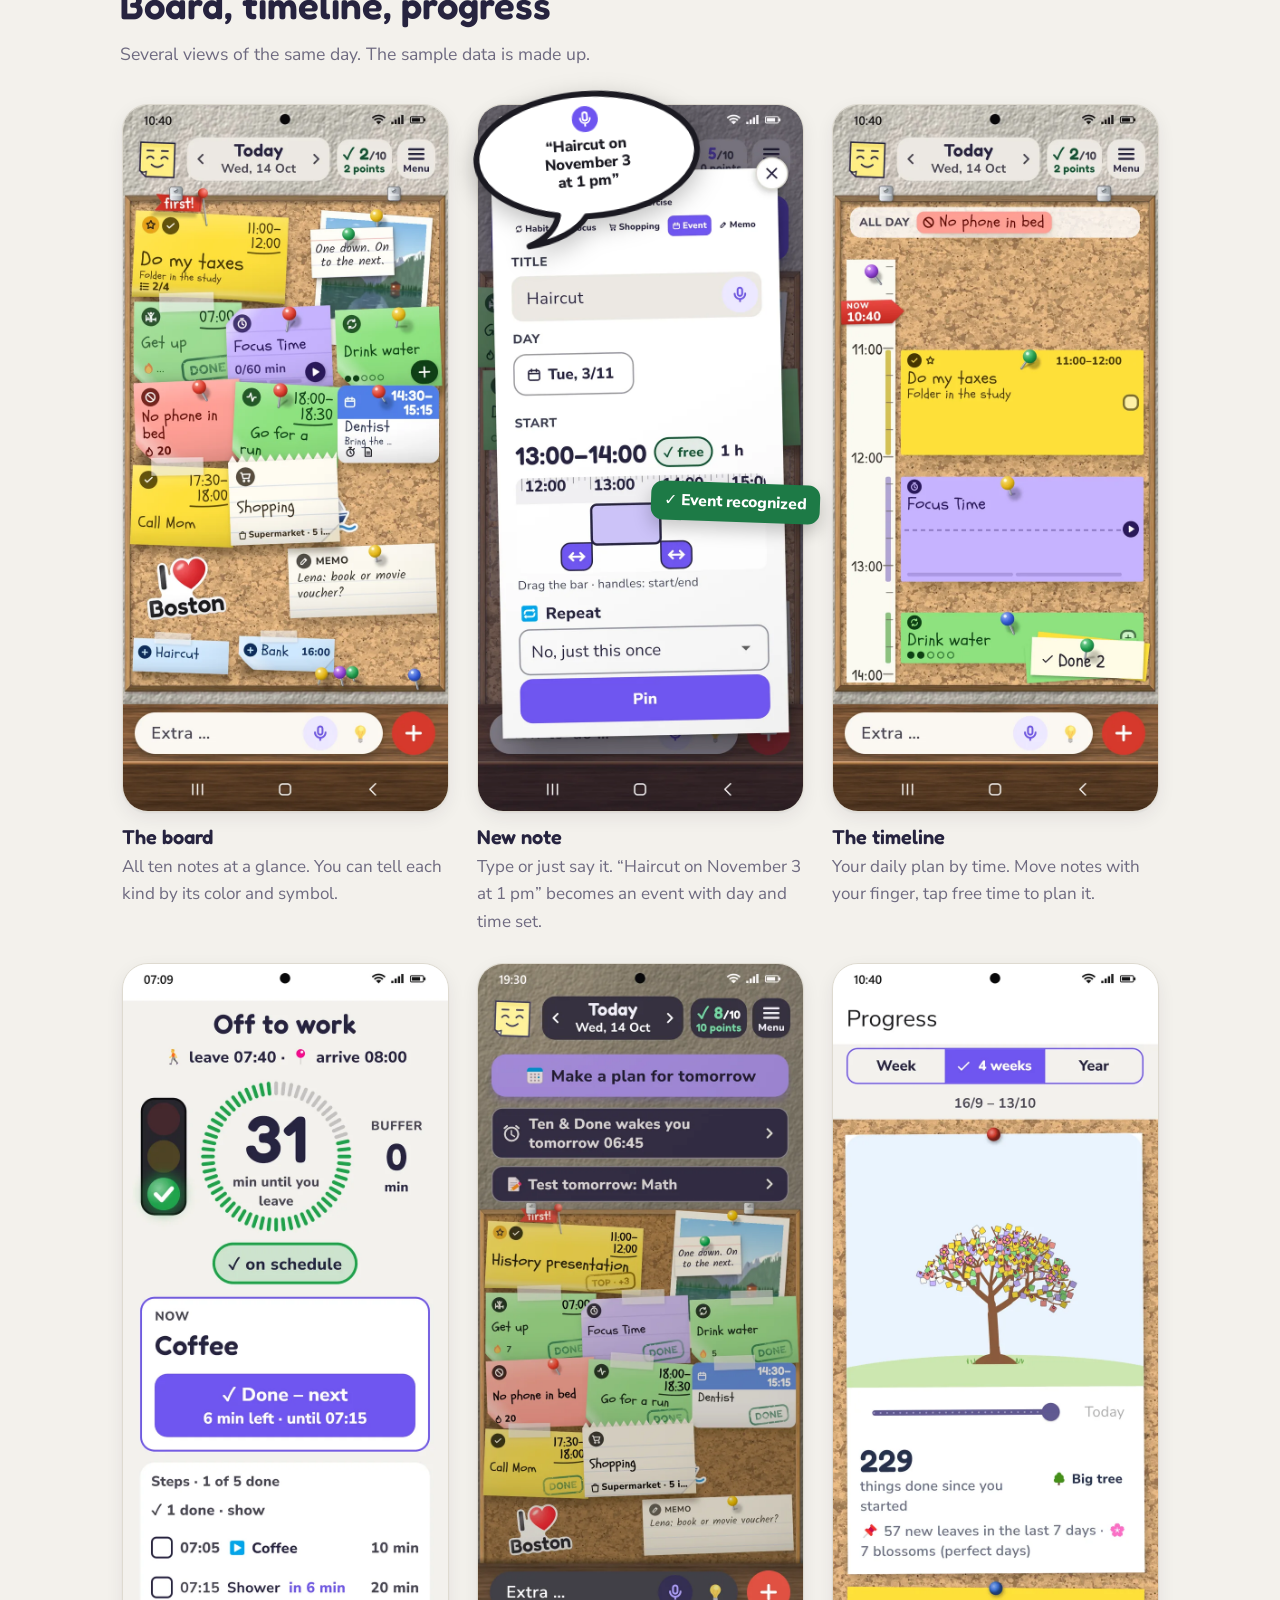
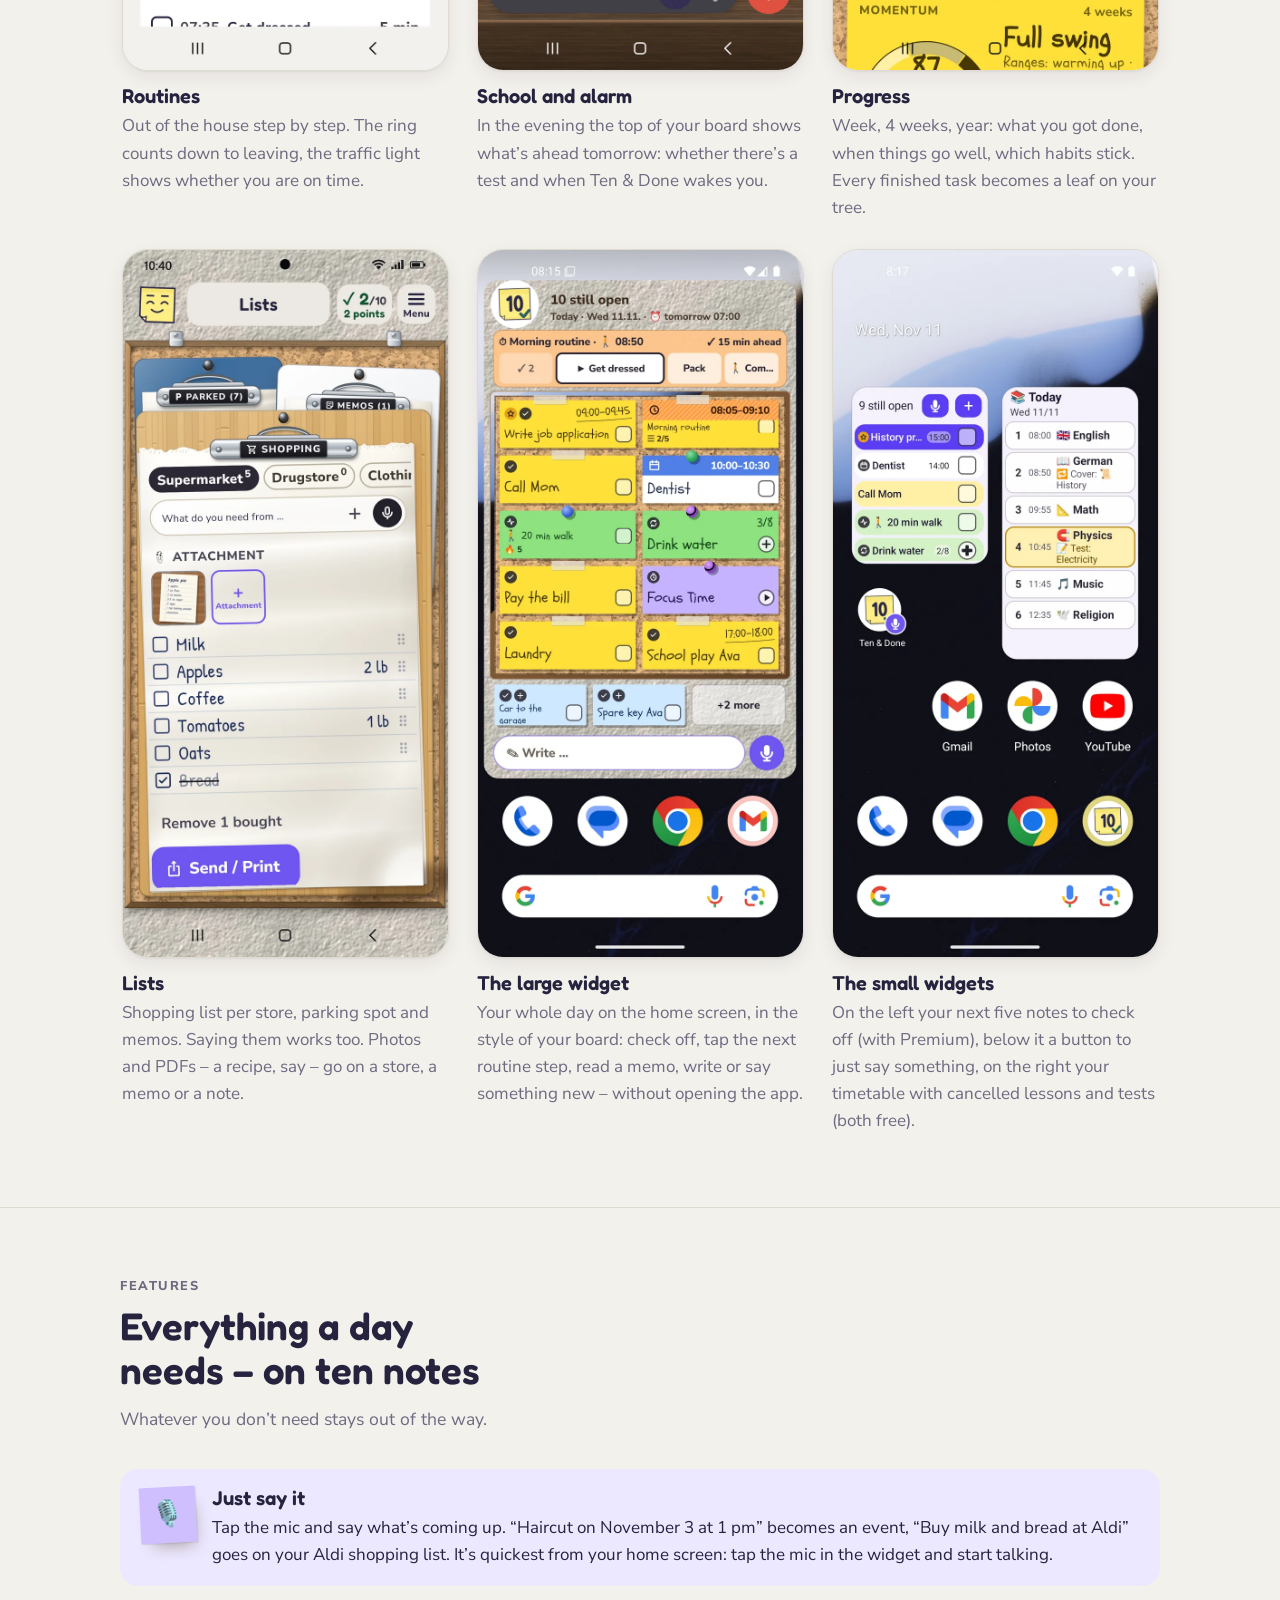
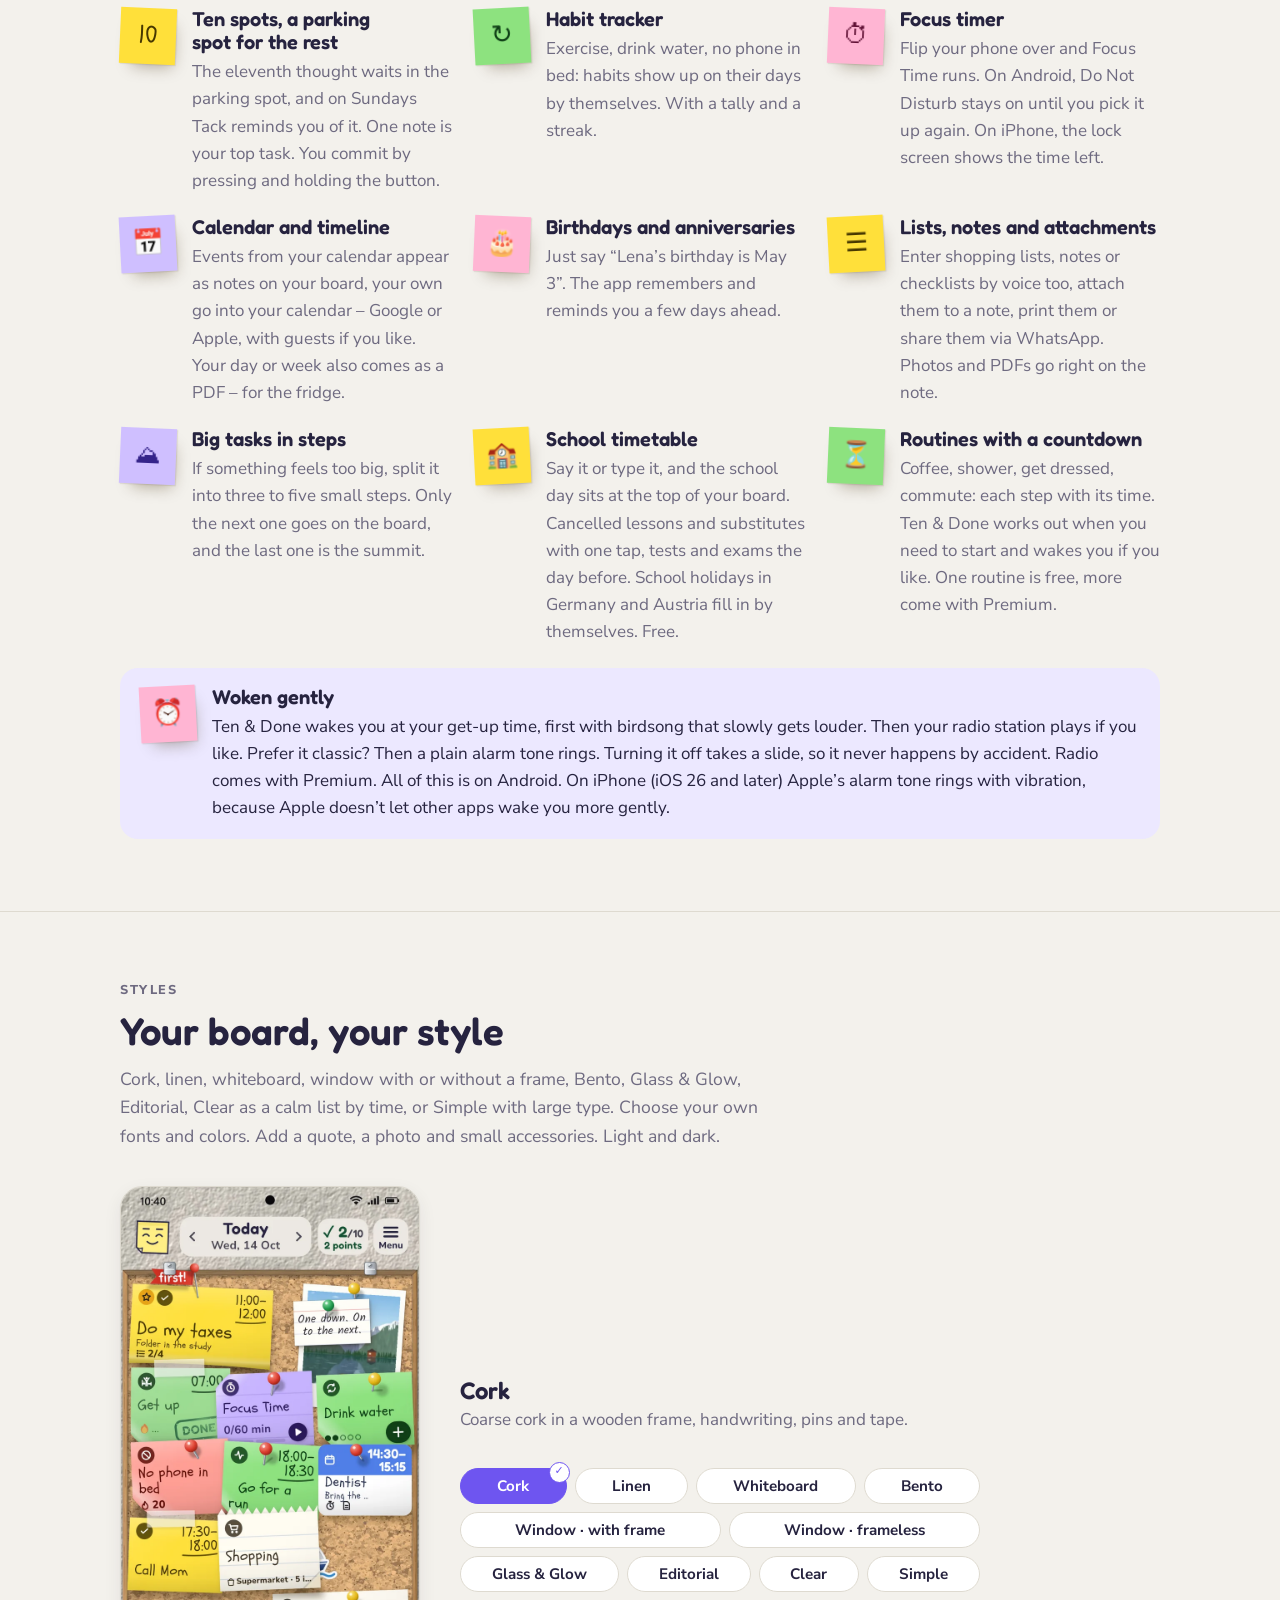
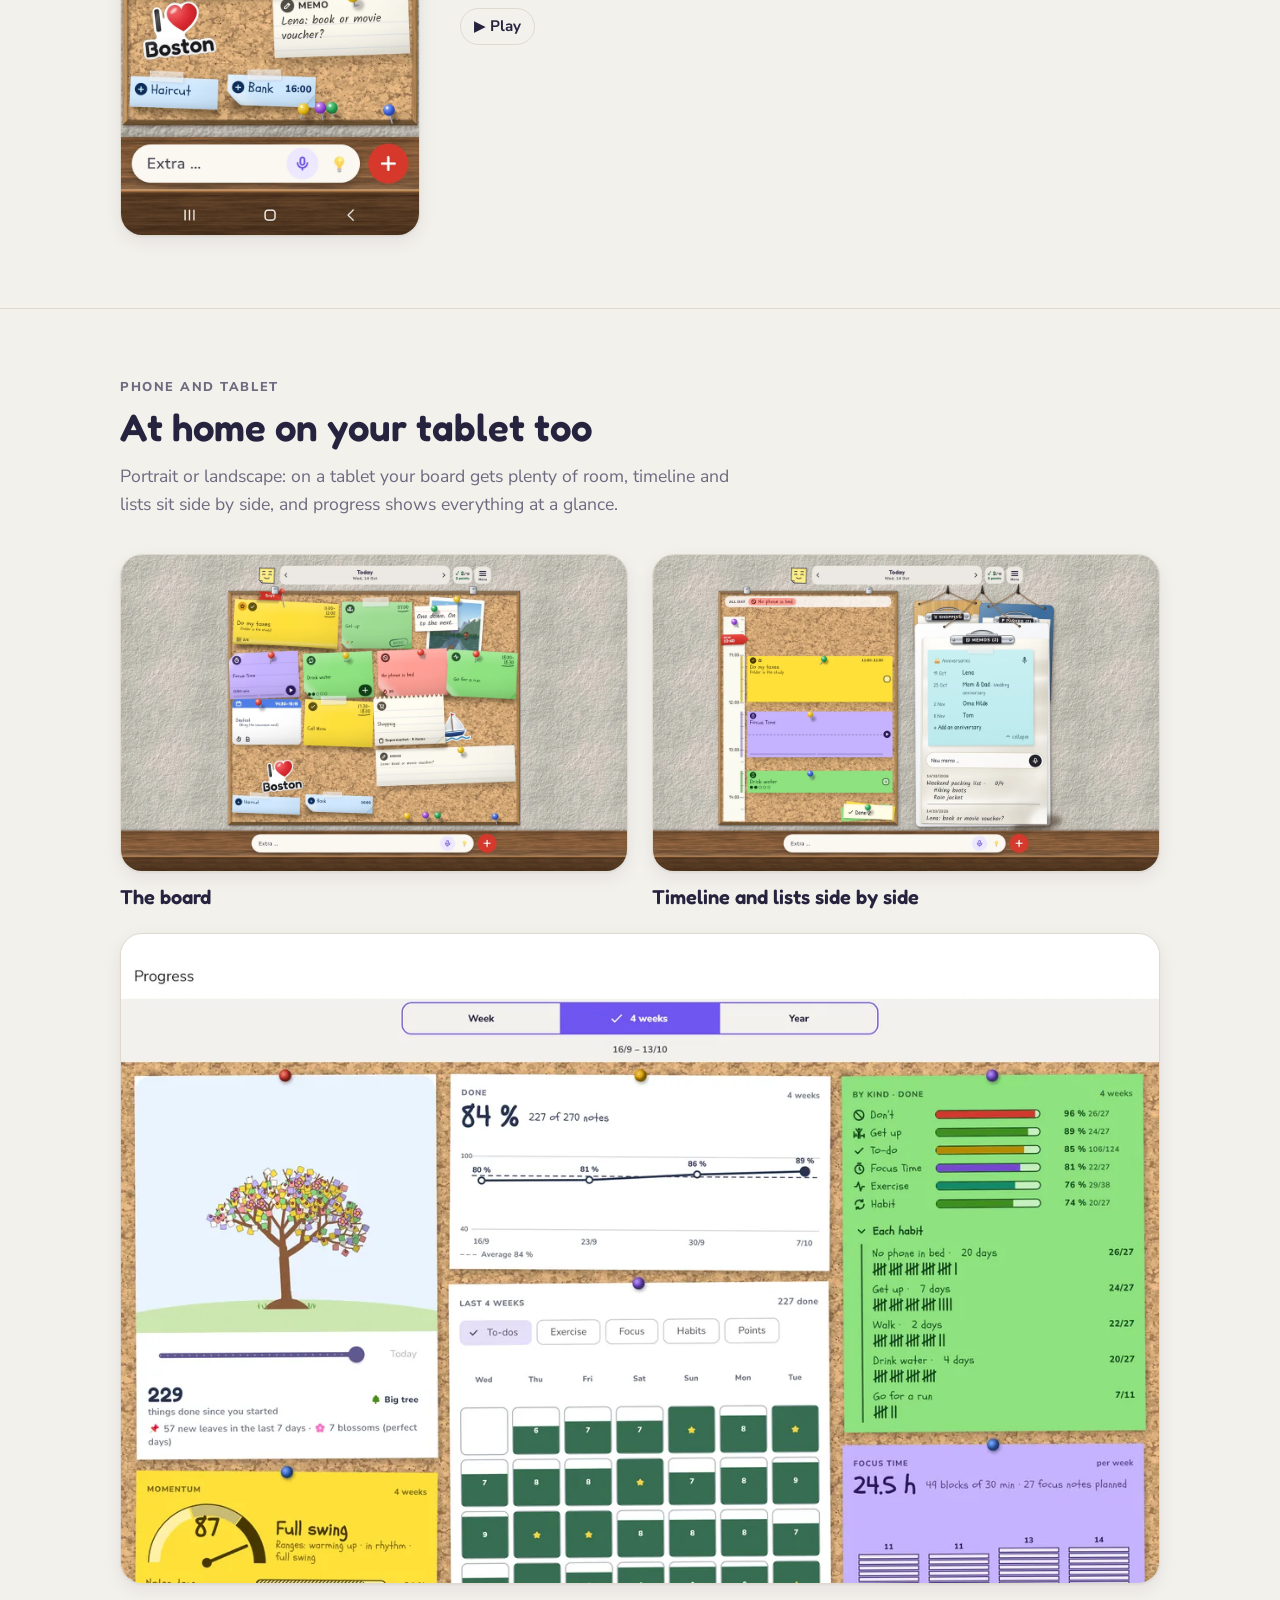
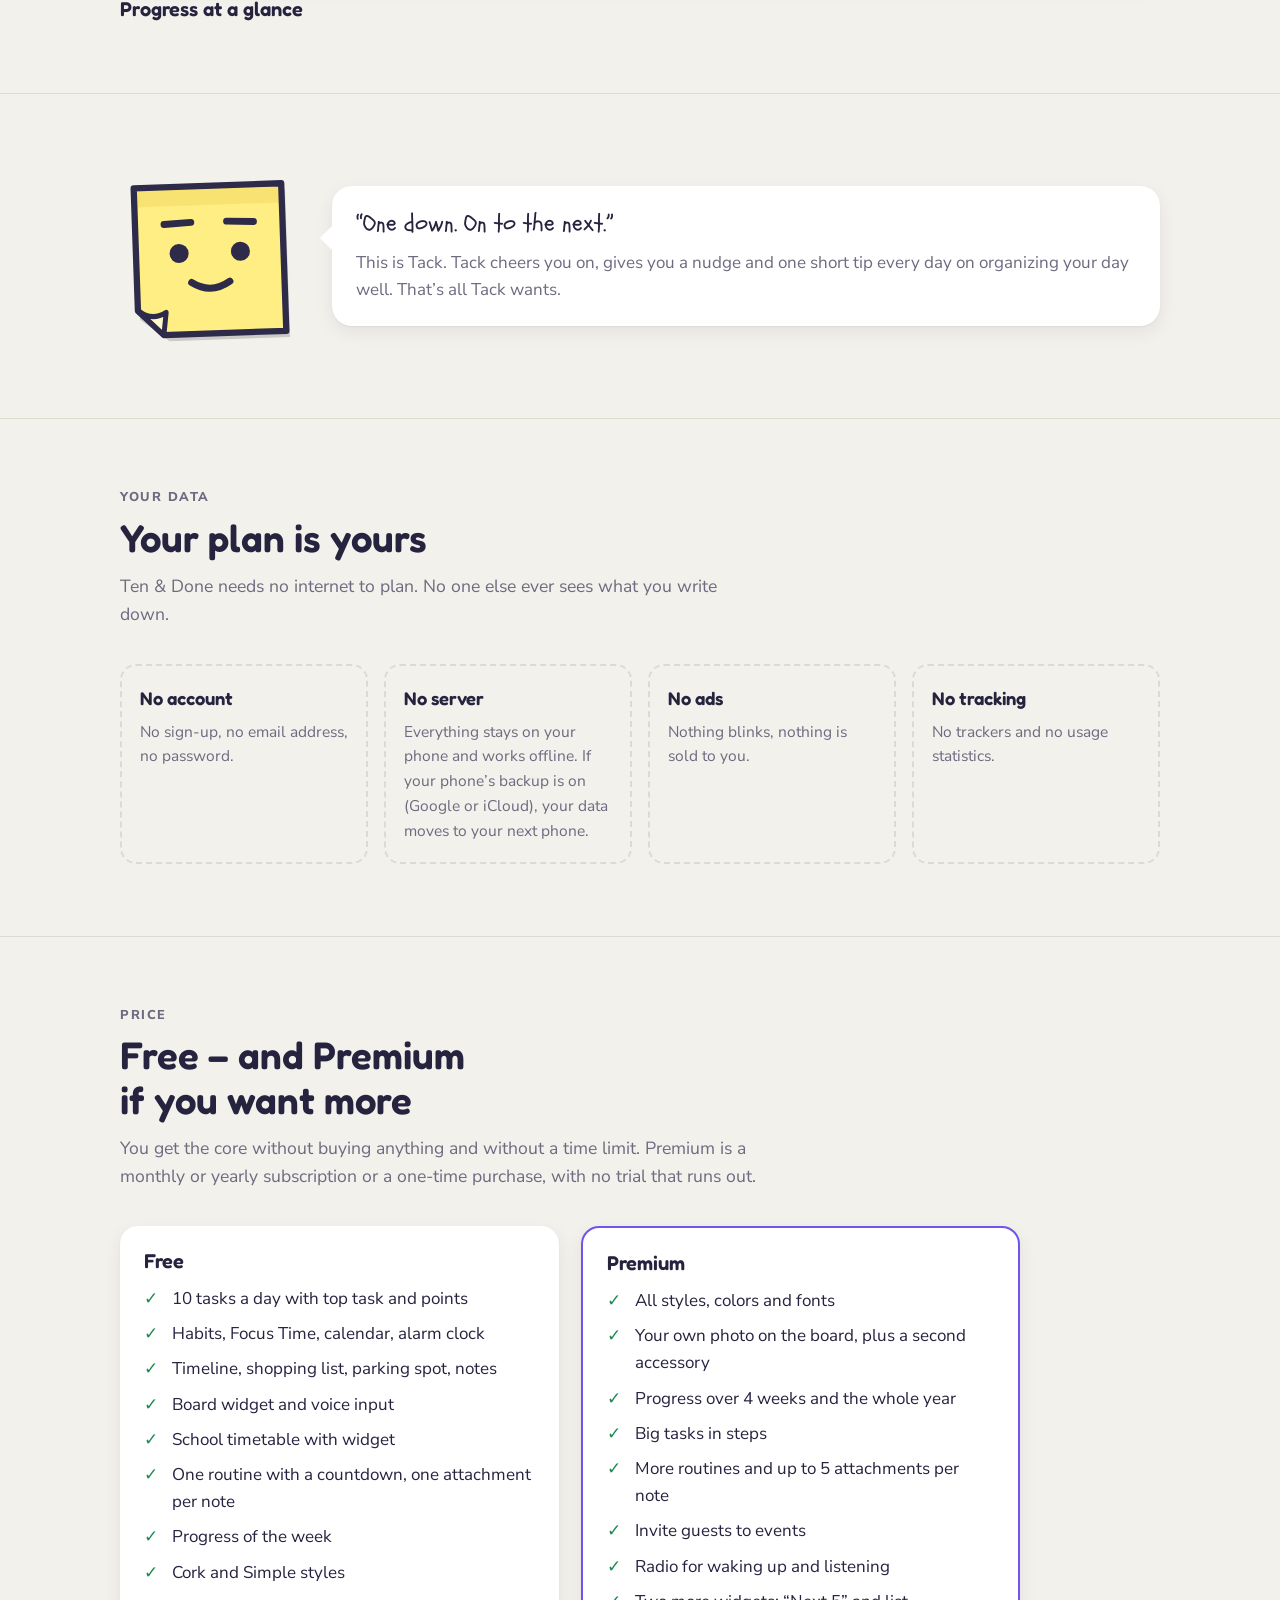
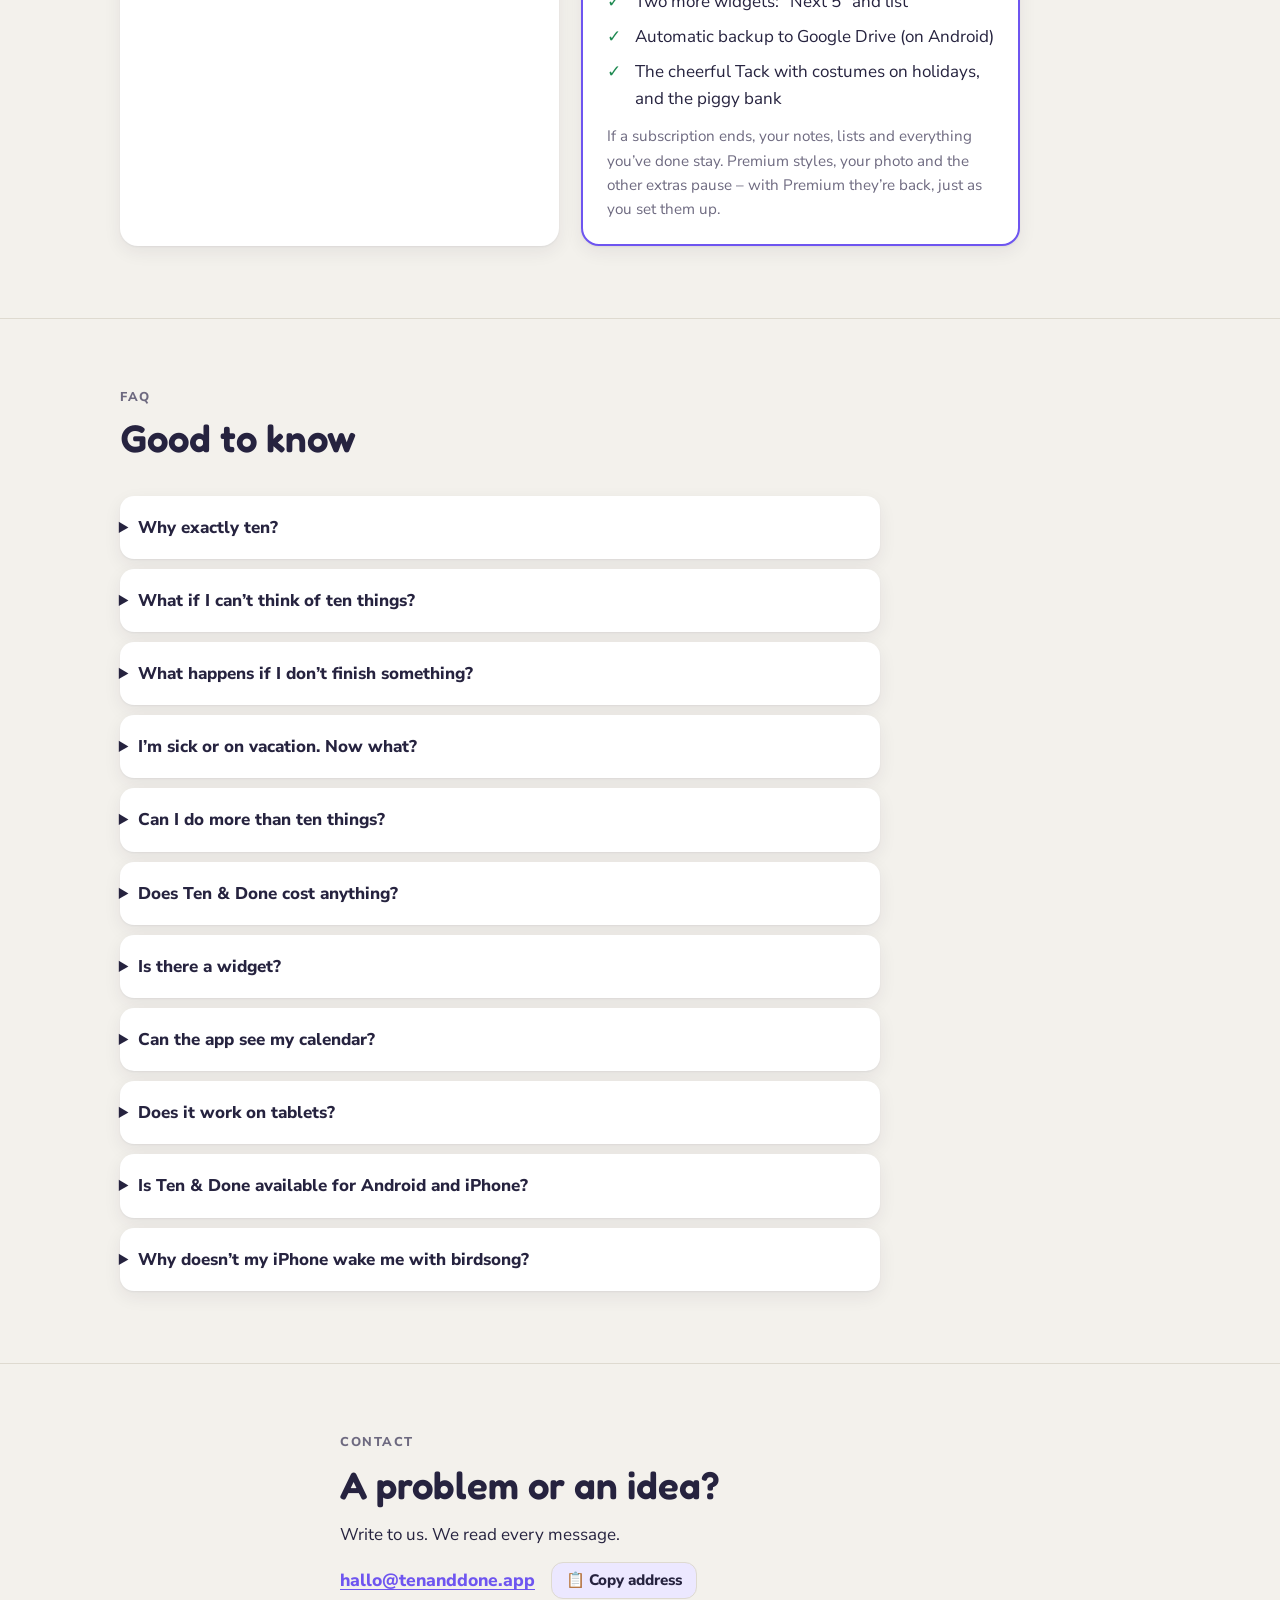
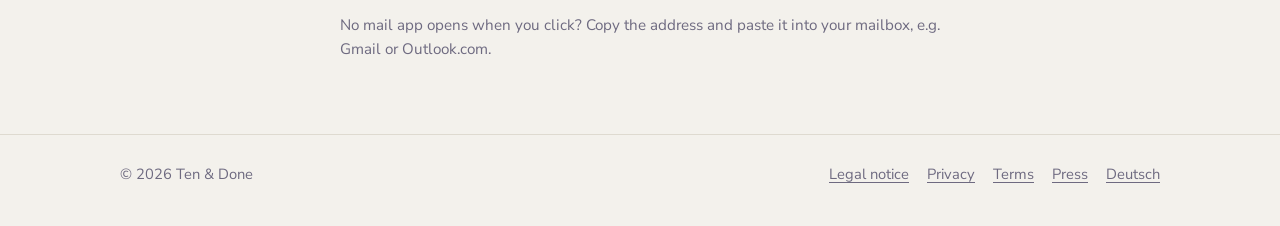
==== commit 27bb1e49: "Fenster-Bilder mit echten Fotos" ====
--- a/en/index.html
+++ b/en/index.html
@@ -202,8 +202,8 @@
         <figure><picture><img src="../img/leinen_en.webp" width="720" height="1560" loading="lazy" alt="Linen style: calm notes in muted colors with small gray pins on linen in a light birch frame."></picture><figcaption><b>Linen</b><span class="say-style">Calm like a notebook: linen in a light frame, muted colors, small pins.</span></figcaption></figure>
         <figure><picture><img src="../img/whiteboard_en.webp" width="720" height="1560" loading="lazy" alt="Whiteboard style: notes held by magnets on a white board."></picture><figcaption><b>Whiteboard</b><span class="say-style">Glossy board in an aluminum frame, every note held by a magnet.</span></figcaption></figure>
         <figure><picture><img src="../img/bento_en.webp" width="720" height="1560" loading="lazy" alt="Bento style: bold tiles, a color and icon for each kind."></picture><figcaption><b>Bento</b><span class="say-style">Bold tiles, a color and icon for each kind, clear type.</span></figcaption></figure>
-        <figure><picture><img src="../img/fenster_en.webp" width="720" height="1560" loading="lazy" alt="Window style with frame: notes on a window pane with glazing bars, mountain view."></picture><figcaption><b>Window · with frame</b><span class="say-style">A pane with glazing bars and a view, notes stuck on the glass. Your own photo works too.</span></figcaption></figure>
-        <figure><picture><img src="../img/fenster_c_en.webp" width="720" height="1560" loading="lazy" alt="Frameless window style: notes on a large pane with a sea view."></picture><figcaption><b>Window · frameless</b><span class="say-style">One large pane of glass, nothing but the view and your notes.</span></figcaption></figure>
+        <figure><picture><img src="../img/fenster_en.webp" width="720" height="1560" loading="lazy" alt="Window style with frame: notes on a window pane with glazing bars, view of an alpine meadow."></picture><figcaption><b>Window · with frame</b><span class="say-style">A pane with glazing bars and a view, notes stuck on the glass. Your own photo works too.</span></figcaption></figure>
+        <figure><picture><img src="../img/fenster_c_en.webp" width="720" height="1560" loading="lazy" alt="Frameless window style: notes on a large pane with a view of the sea and a sailing boat."></picture><figcaption><b>Window · frameless</b><span class="say-style">One large pane of glass, nothing but the view and your notes.</span></figcaption></figure>
         <figure><picture><img src="../img/glas_en.webp" width="720" height="1560" loading="lazy" alt="Glass &amp; Glow style: tasks as a list on frosted glass over a soft gradient."></picture><figcaption><b>Glass &amp; Glow</b><span class="say-style">Frosted glass over a glowing shimmer.</span></figcaption></figure>
         <figure><picture><img src="../img/editorial_en.webp" width="720" height="1560" loading="lazy" alt="Editorial style: large black-and-white type like a timetable, one accent color."></picture><figcaption><b>Editorial</b><span class="say-style">Large serif type, black and white and one accent color.</span></figcaption></figure>
         <figure><picture><img src="../img/klar_en.webp" width="720" height="1560" loading="lazy" alt="Clear style: a calm list with the time on the left."></picture><figcaption><b>Clear</b><span class="say-style">A calm list: time on the left, large type, all notes at a glance.</span></figcaption></figure>
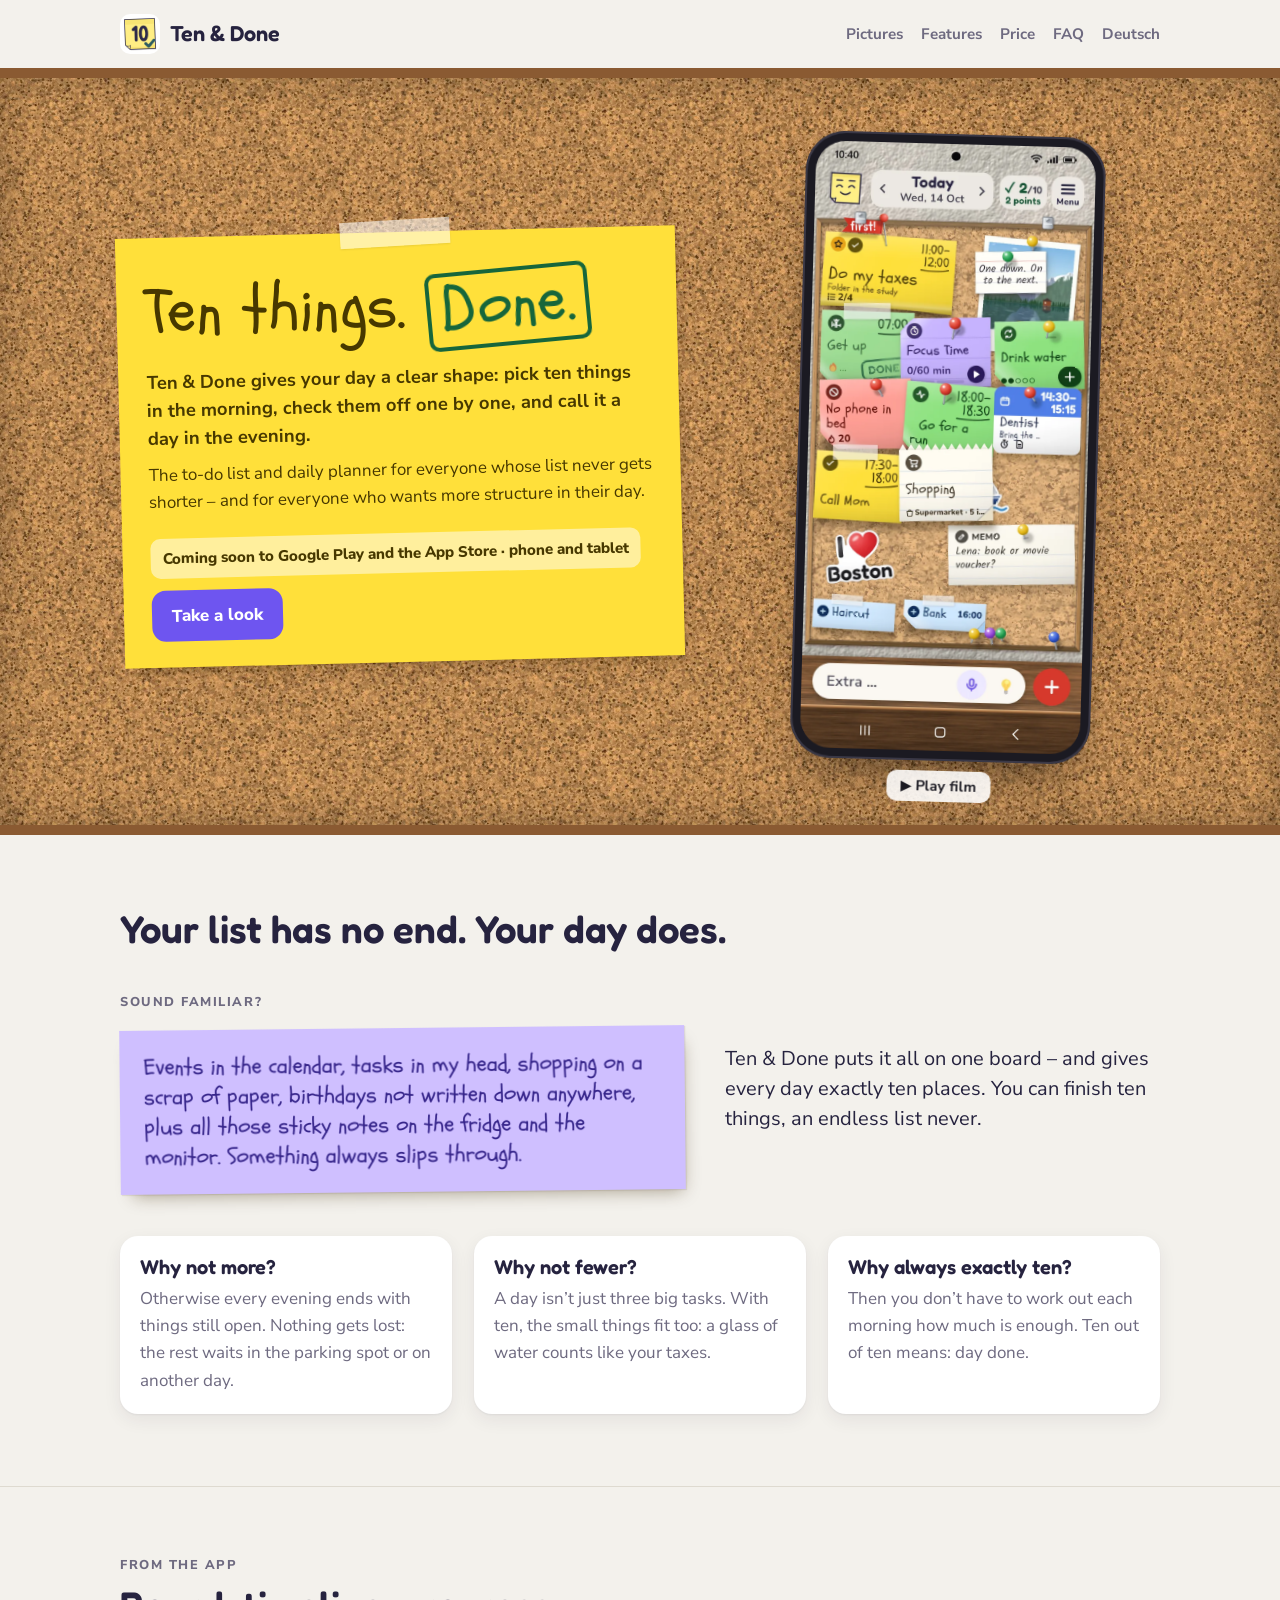
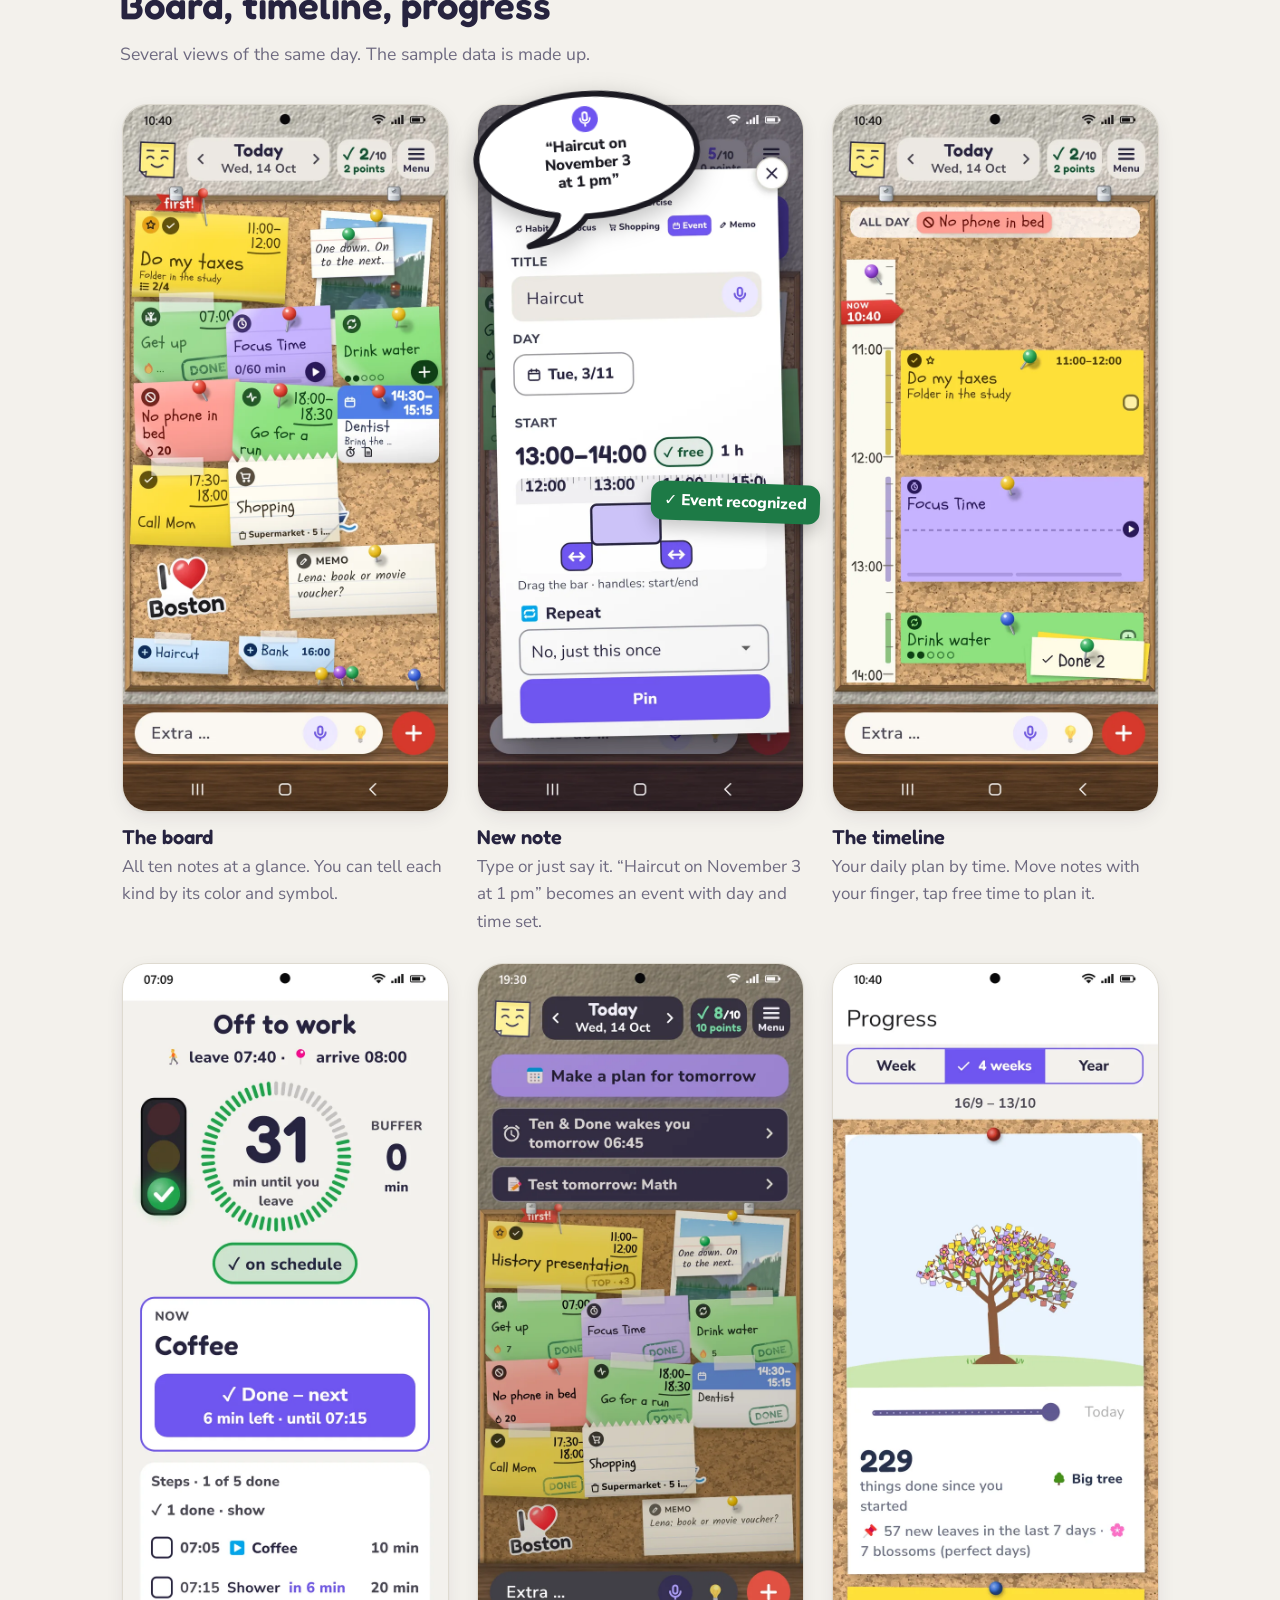
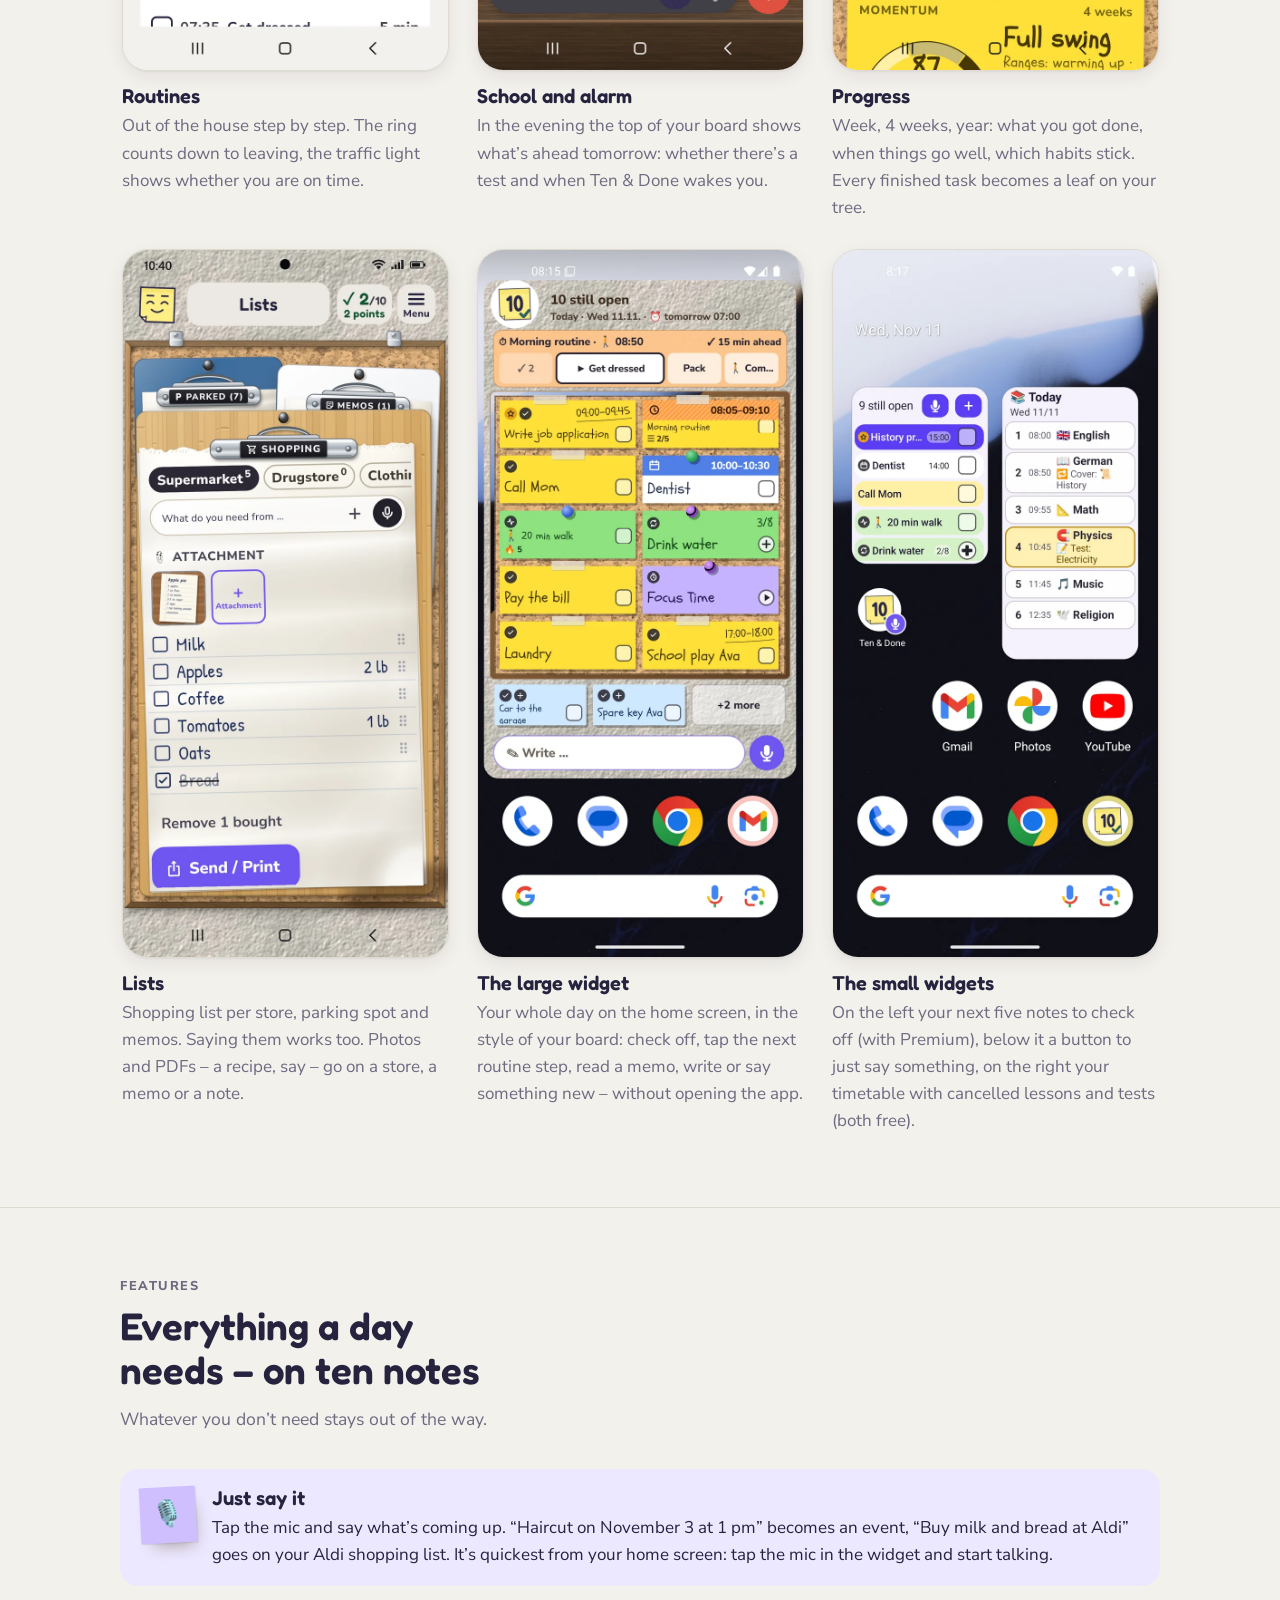
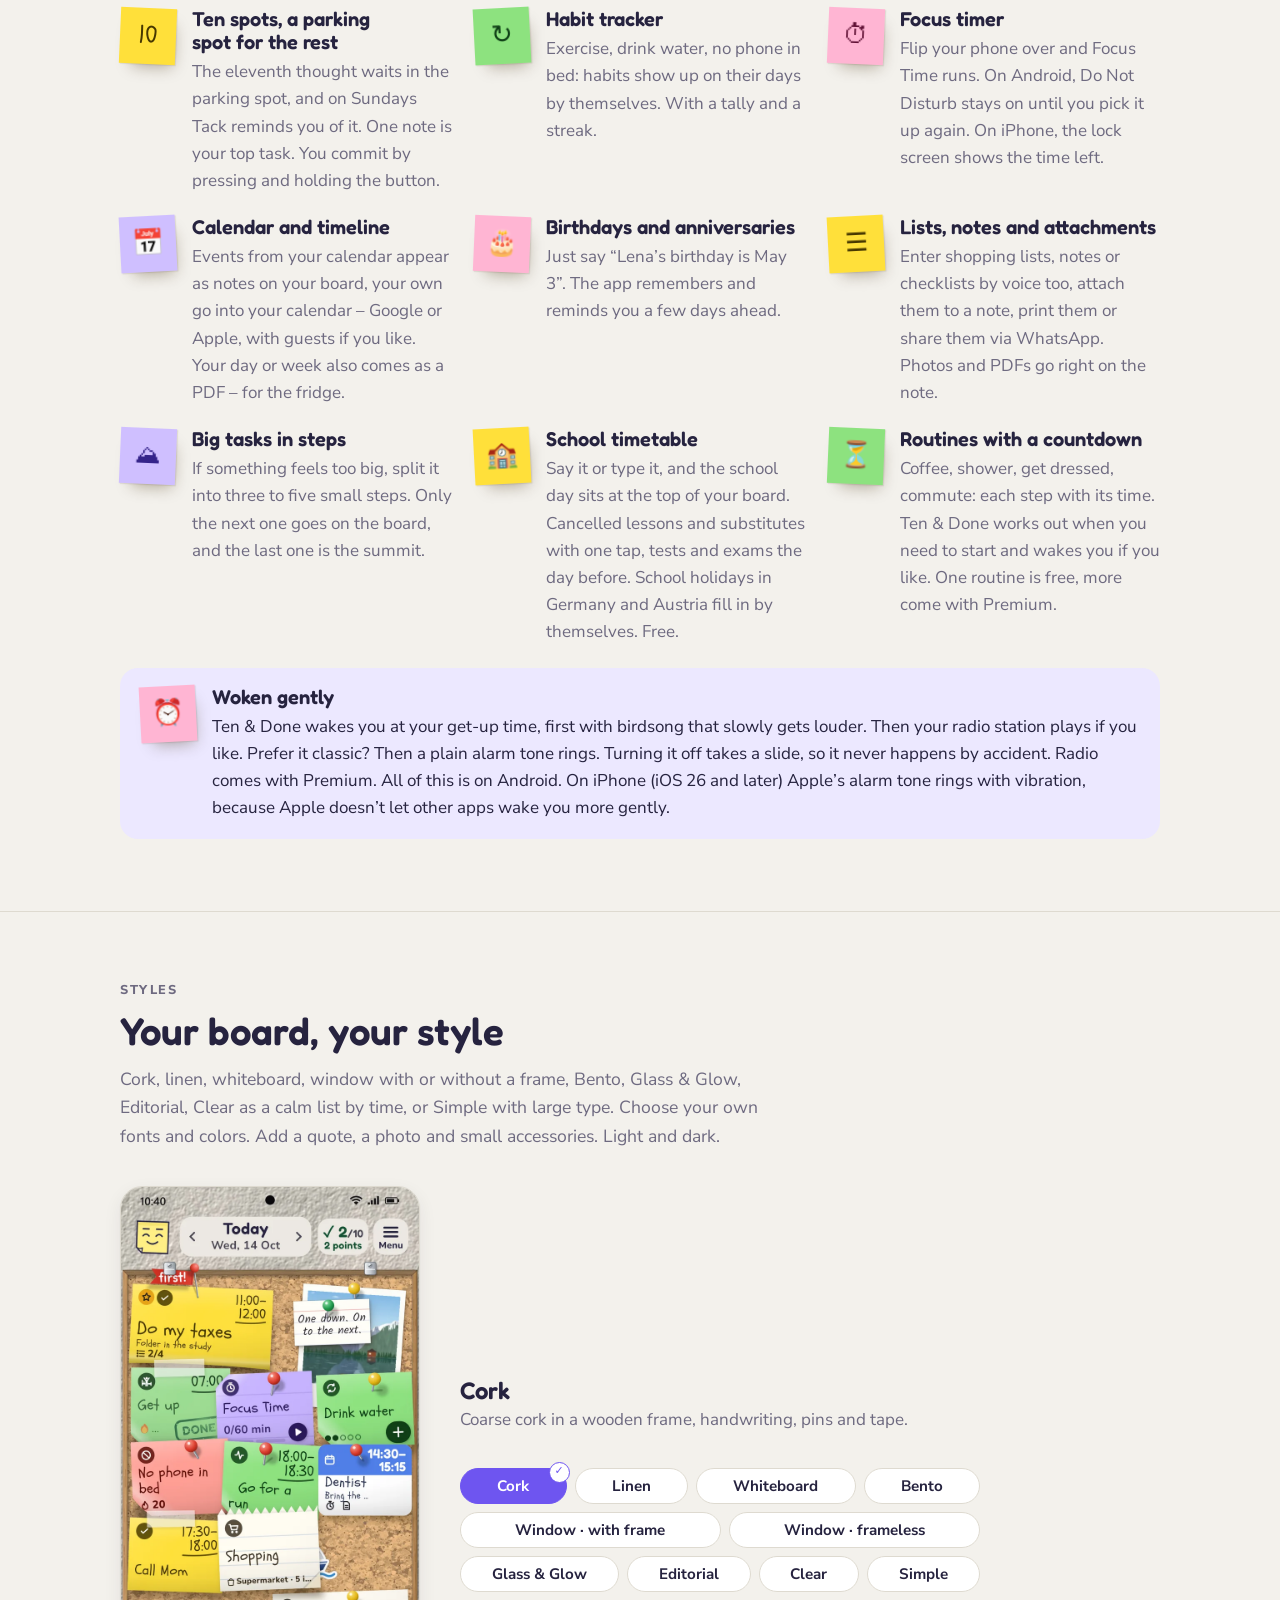
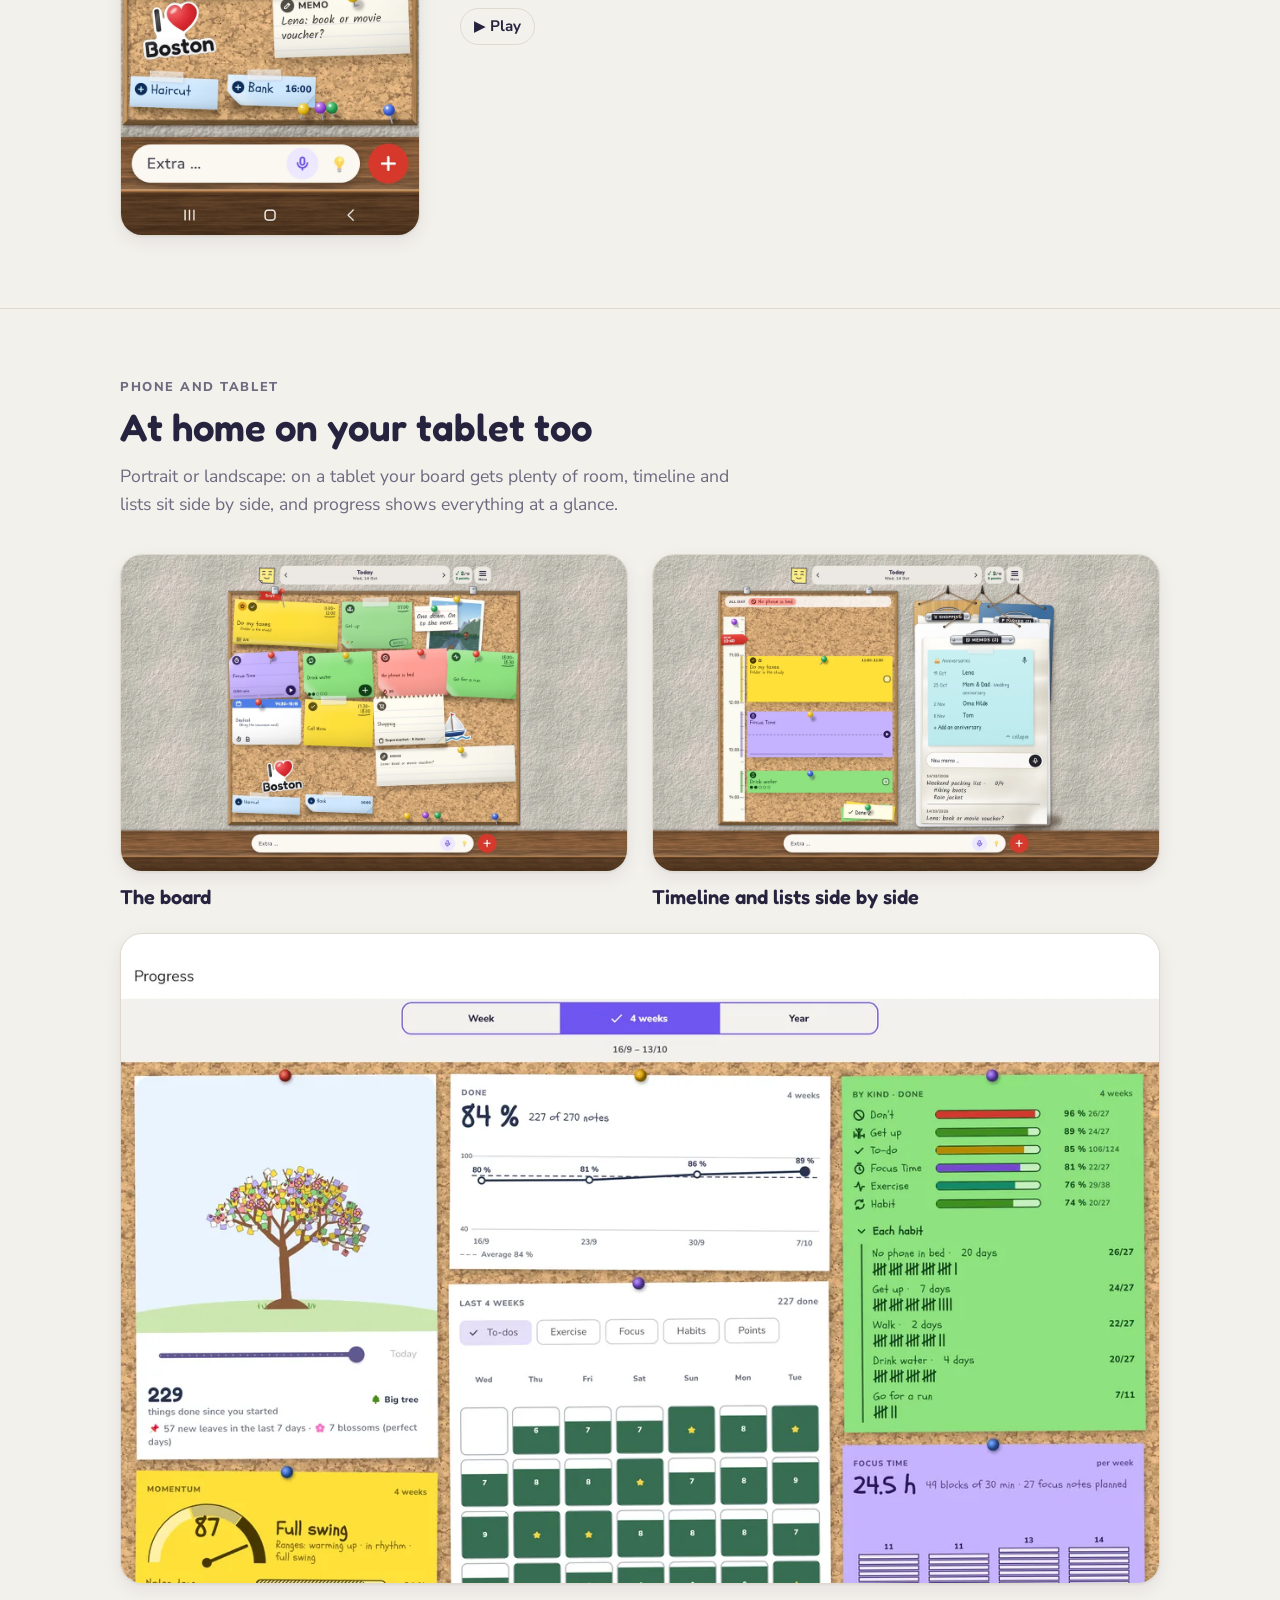
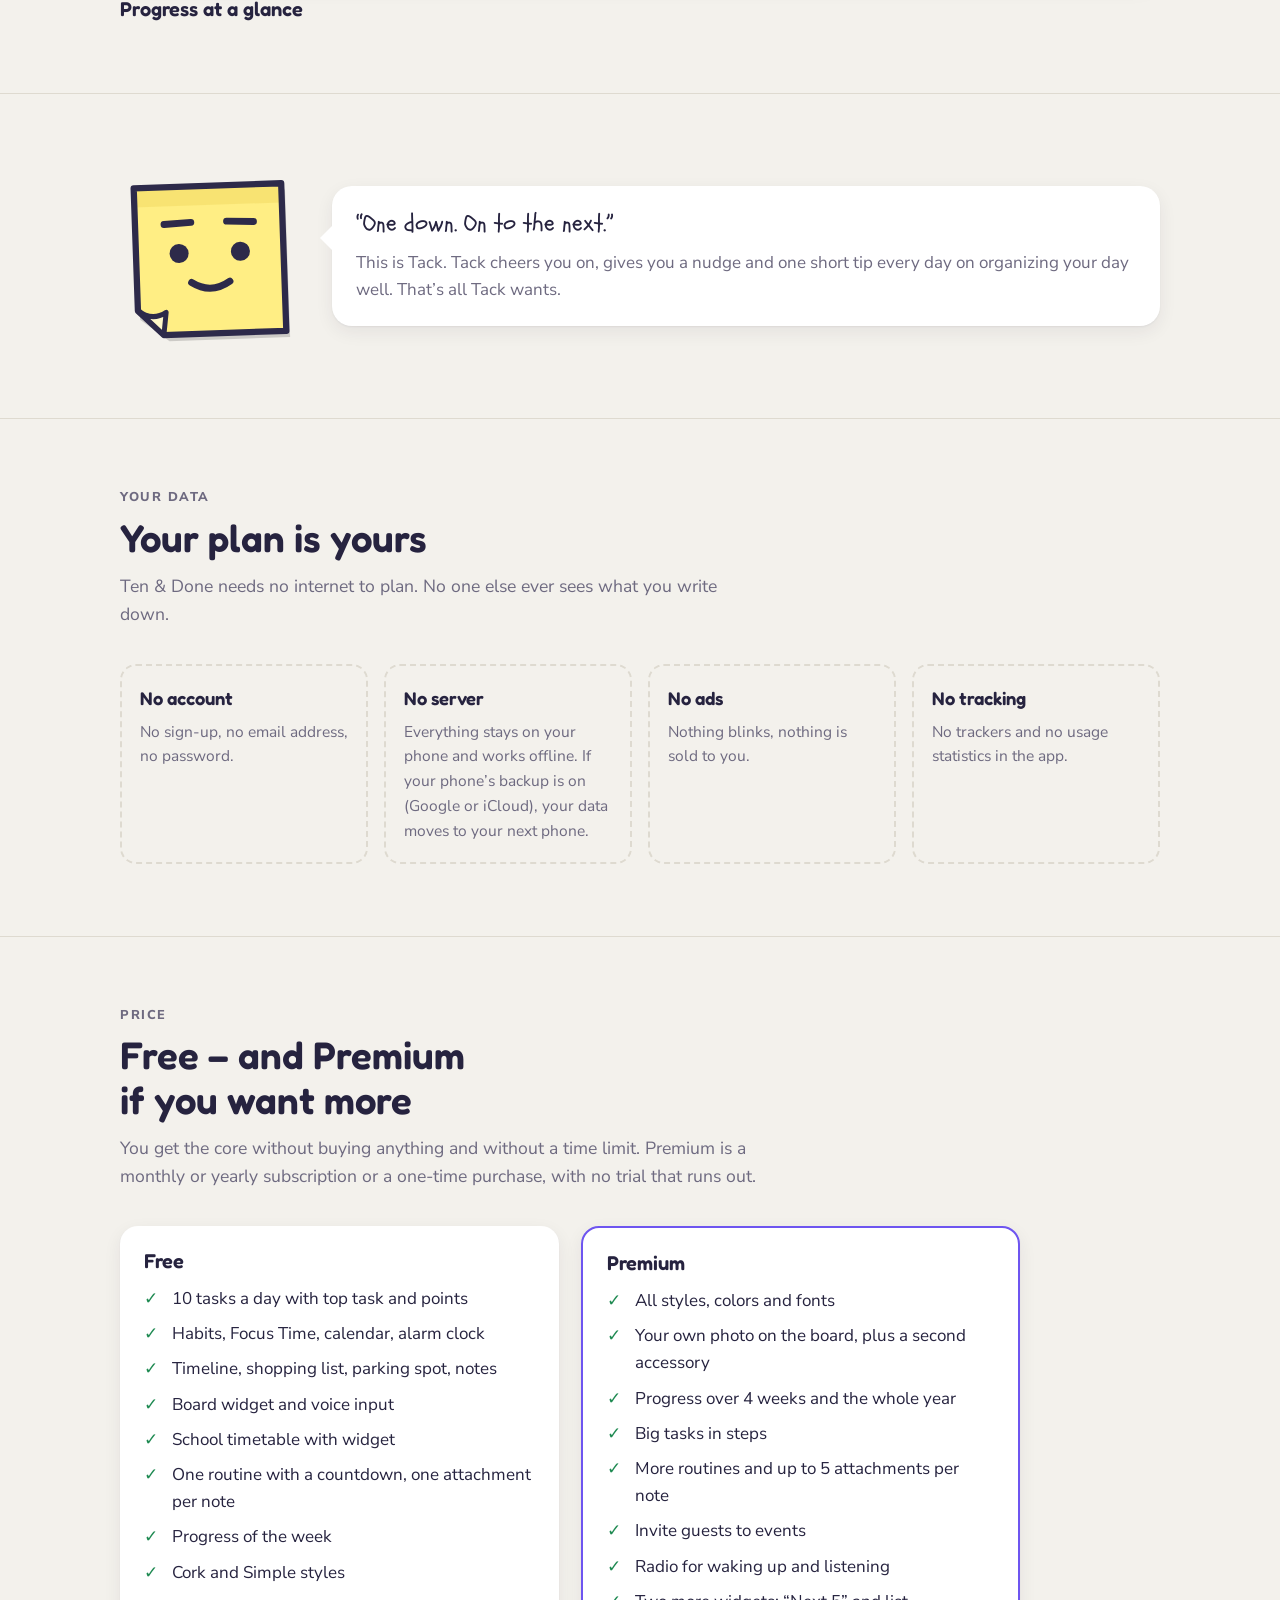
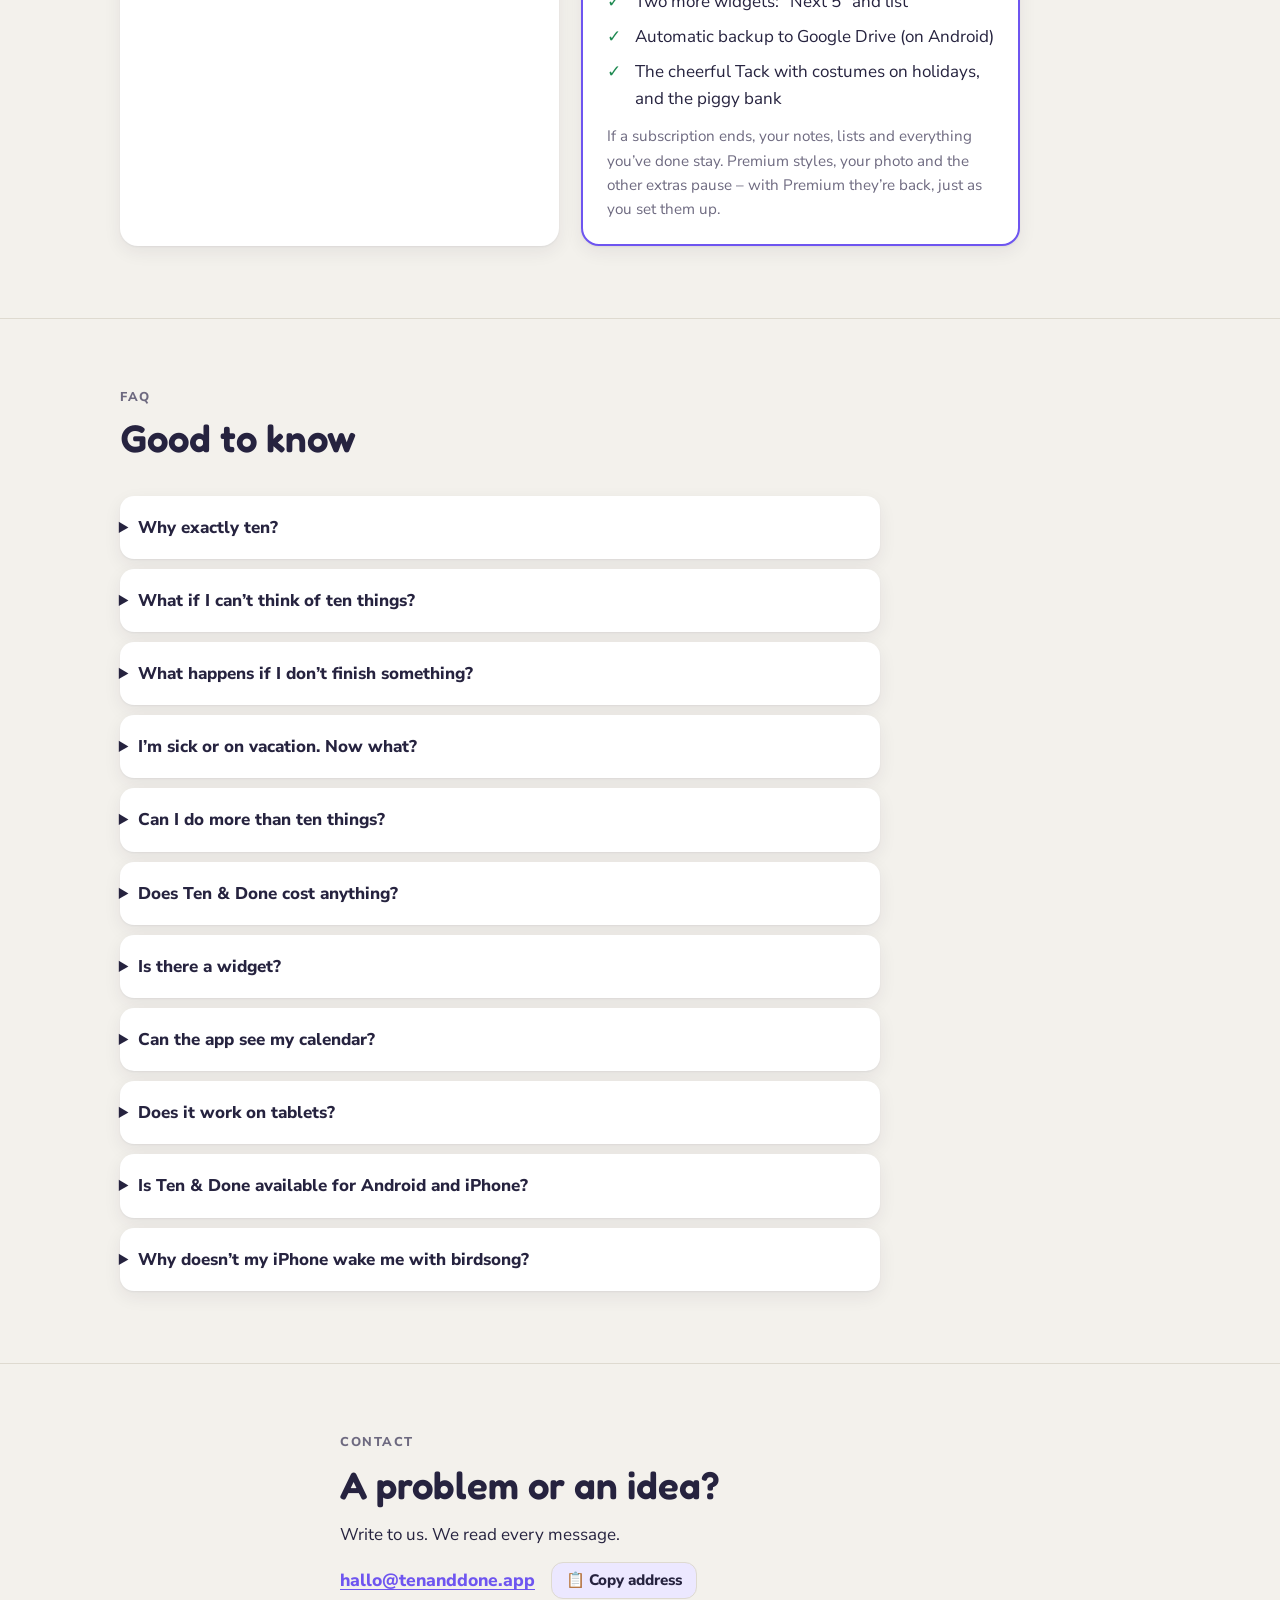
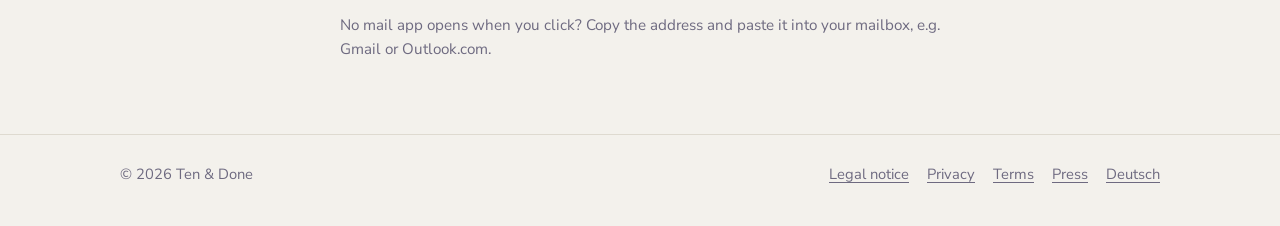
==== commit 28a9aa48: "Besuchsstatistik ohne Cookies" ====
--- a/en/index.html
+++ b/en/index.html
@@ -257,7 +257,7 @@
         <li><strong>No account</strong><span>No sign-up, no email address, no password.</span></li>
         <li><strong>No server</strong><span>Everything stays on your phone and works offline. If your phone’s backup is on (Google or iCloud), your data moves to your next phone.</span></li>
         <li><strong>No ads</strong><span>Nothing blinks, nothing is sold to you.</span></li>
-        <li><strong>No tracking</strong><span>No trackers and no usage statistics.</span></li>
+        <li><strong>No tracking</strong><span>No trackers and no usage statistics in the app.</span></li>
       </ul>
     </div>
   </section>
@@ -504,5 +504,6 @@
   });
 });
 </script>
+<script src="/z.js" defer></script>
 </body>
 </html>
